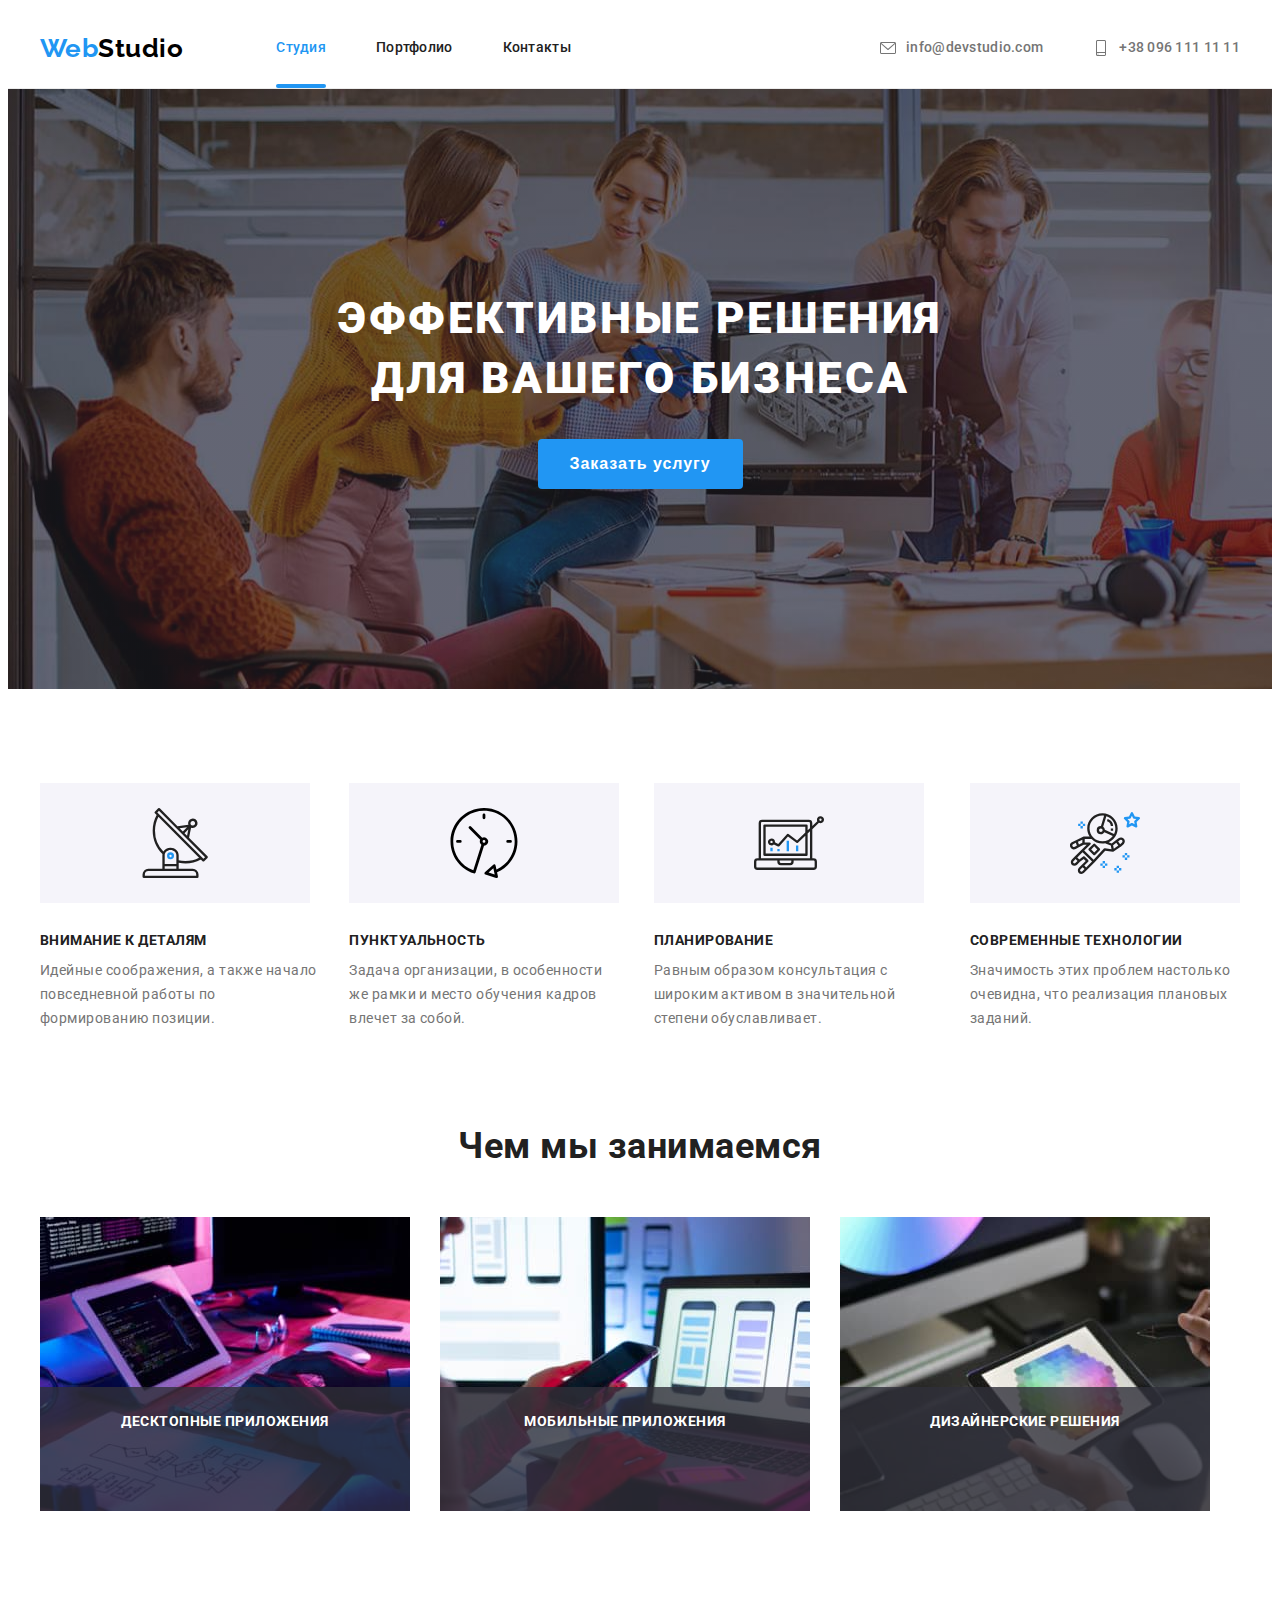
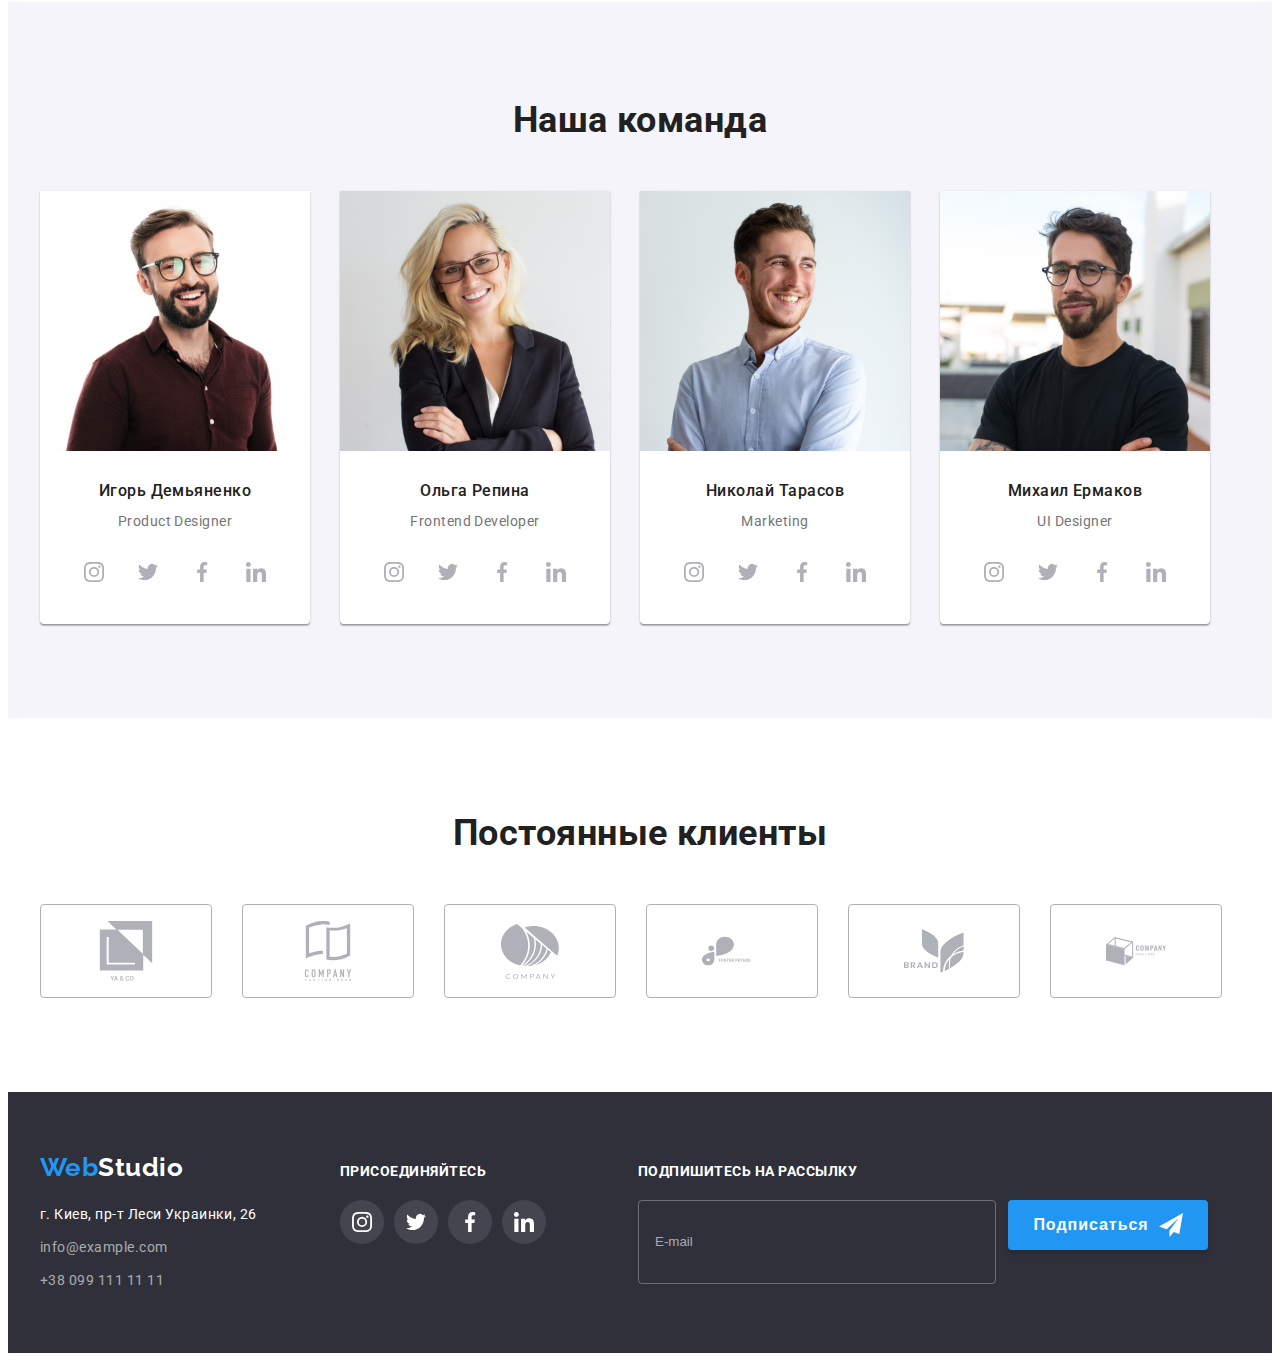
==== index.html @ c9dc688d "initial files" ====
<!DOCTYPE html>
<html lang="ru">
  <head>
    <meta charset="UTF-8" />
    <meta http-equiv="X-UA-Compatible" content="IE=edge" />
    <meta name="viewport" content="width=device-width, initial-scale=1.0" />
    <title>Студия</title>
    <link rel="preconnect" href="https://fonts.googleapis.com" />
    <link rel="preconnect" href="https://fonts.gstatic.com" crossorigin />
    <link
      href="https://fonts.googleapis.com/css2?family=Raleway:wght@700&family=Roboto:wght@400;500;700;900&display=swap"
      rel="stylesheet"
    />
    <link
      rel="stylesheet"
      href="https://cdnjs.cloudflare.com/ajax/libs/modern-normalize/1.1.0/modern-normalize.min.css"
      integrity="sha512-wpPYUAdjBVSE4KJnH1VR1HeZfpl1ub8YT/NKx4PuQ5NmX2tKuGu6U/JRp5y+Y8XG2tV+wKQpNHVUX03MfMFn9Q=="
      crossorigin="anonymous"
      referrerpolicy="no-referrer"
    />
    <link rel="stylesheet" href="./css/main.min.css">
  </head>
  <body>
    <!-- HEADER -->
    <header class="page-header">
      <div class="container page-header__container">
        <nav class="page-header__navigation">
          <a class="logo page-header__logo link" href="" lang="en">
            <span class="logo logo--accent">Web</span>Studio
          </a>
          <ul class="menu list">
            <li class="menu__item">
              <a class="menu__link link menu__link--active" href="./index.html">Студия</a>
            </li>
            <li class="menu__item">
              <a class="menu__link link" href="./portfolio.html">Портфолио</a>
            </li>
            <li class="menu__item">
              <a class="menu__link link" href="">Контакты</a>
            </li>
          </ul>
        </nav>
        <ul class="contact list">
          <li class="contact__item">
            <a class="contact__link link" href="mailto:info@devstudio.com">
              <svg class="contact__icon" width="16" height="16">
                <use href="./images/icons.svg#icon-envelope"></use>
              </svg>
              info@devstudio.com</a
            >
          </li>
          <li class="contact__item">
            <a class="contact__link link" href="tel:+380961111111">
              <svg class="contact__icon" width="16" height="16">
                <use href="./images/icons.svg#icon-smartphone"></use>
              </svg>
              +38 096 111 11 11</a
            >
          </li>
        </ul>
      </div>
    </header>
    <!-- Hero -->
    <main>
      <section class="hero">
        <div class="container">
          <h1 class="hero__title white-theme">Эффективные решения для вашего бизнеса</h1>
          <button class="btn hero__modal-btn" type="button" data-modal-open>Заказать услугу</button>
        </div>
      </section>
      <section class="feature">
        <div class="container">
          <h2 class="subtitle visually-hidden">Наша характеристика</h2>
          <ul class="list">
            <li class="feature__item">
              <div class="feature__wrapper">
                <svg class="feature__icon" width="70" height="70">
                  <use href="./images/icons.svg#icon-antenna"></use>
                </svg>
              </div>
              <h3 class="feature__title">Внимание к деталям</h3>
              <p class="description">
                Идейные соображения, а также начало повседневной работы по формированию позиции.
              </p>
            </li>
            <li class="feature__item">
              <div class="feature__wrapper">
                <svg class="feature__icon" width="70" height="70">
                  <use href="./images/icons.svg#icon-clock"></use>
                </svg>
              </div>
              <h3 class="feature__title">Пунктуальность</h3>
              <p class="description">
                Задача организации, в особенности же рамки и место обучения кадров влечет за собой.
              </p>
            </li>
            <li class="feature__item">
              <div class="feature__wrapper">
                <svg class="feature__icon" width="70" height="70">
                  <use href="./images/icons.svg#icon-diagram"></use>
                </svg>
              </div>
              <h3 class="feature__title">Планирование</h3>
              <p class="description">
                Равным образом консультация с широким активом в значительной степени обуславливает.
              </p>
            </li>
            <li class="feature__item">
              <div class="feature__wrapper">
                <svg class="feature__icon" width="70" height="70">
                  <use href="./images/icons.svg#icon-astronaut"></use>
                </svg>
              </div>
              <h3 class="feature__title">Современные технологии</h3>
              <p class="description">
                Значимость этих проблем настолько очевидна, что реализация плановых заданий.
              </p>
            </li>
          </ul>
        </div>
      </section>
      <section class="work">
        <div class="container">
          <h2 class="subtitle">Чем мы занимаемся</h2>
          <ul class="list">
            <li class="work__item">
              <img
                src="./images/our-work/layout.jpg"
                alt="виртуальный графический макет"
                width="370"
                height="294"
              />
              <p class="work__description white-theme">Десктопные приложения</p>
            </li>
            <li class="work__item">
              <img
                src="./images/our-work/design.jpg"
                alt="мобильный дизайн"
                width="370"
                height="294"
              />
              <p class="work__description white-theme">Мобильные приложения</p>
            </li>
            <li class="work__item">
              <img
                src="./images/our-work/exterior-design.jpg"
                alt="выбор цвета для внешнего дизайна"
                width="370"
                height="294"
              />
              <p class="work__description white-theme">Дизайнерские решения</p>
            </li>
          </ul>
        </div>
      </section>
      <section class="team">
        <div class="container">
          <h2 class="subtitle">Наша команда</h2>
          <ul class="list">
            <li class="team__item">
              <div class="team__wrapper">
                <img src="./images/team/igor.jpg" alt="Игорь Демьяненко" width="270" height="260" />
                <div class="team__card">
                  <h3 class="team__title">Игорь Демьяненко</h3>
                  <p class="description team__description" lang="en">Product Designer</p>
                  <ul class="social-list list">
                    <li class="social-list__item">
                      <a href="" class="social-list__link">
                        <svg class="social-list__icon" width="20" height="20">
                          <use href="./images/icons.svg#icon-instagram"></use>
                        </svg>
                      </a>
                    </li>
                    <li class="social-list__item">
                      <a href="" class="social-list__link">
                        <svg class="social-list__icon" width="20" height="20">
                          <use href="./images/icons.svg#icon-twitter"></use>
                        </svg>
                      </a>
                    </li>
                    <li class="social-list__item">
                      <a href="" class="social-list__link">
                        <svg class="social-list__icon" width="20" height="20">
                          <use href="./images/icons.svg#icon-facebook"></use>
                        </svg>
                      </a>
                    </li>
                    <li class="social-list__item">
                      <a href="" class="social-list__link">
                        <svg class="social-list__icon" width="20" height="20">
                          <use href="./images/icons.svg#icon-linkedin"></use>
                        </svg>
                      </a>
                    </li>
                  </ul>
                </div>
              </div>
            </li>
            <li class="team__item">
              <div class="team__wrapper">
                <img src="./images/team/olga.jpg" alt="Ольга Репина" width="270" height="260" />
                <div class="team__card">
                  <h3 class="team__title">Ольга Репина</h3>
                  <p class="description team__description" lang="en">Frontend Developer</p>
                  <ul class="social-list list">
                    <li class="social-list__item">
                      <a href="" class="social-list__link">
                        <svg class="social-list__icon" width="20" height="20">
                          <use href="./images/icons.svg#icon-instagram"></use>
                        </svg>
                      </a>
                    </li>
                    <li class="social-list__item">
                      <a href="" class="social-list__link">
                        <svg class="social-list__icon" width="20" height="20">
                          <use href="./images/icons.svg#icon-twitter"></use>
                        </svg>
                      </a>
                    </li>
                    <li class="social-list__item">
                      <a href="" class="social-list__link">
                        <svg class="social-list__icon" width="20" height="20">
                          <use href="./images/icons.svg#icon-facebook"></use>
                        </svg>
                      </a>
                    </li>
                    <li class="social-list__item">
                      <a href="" class="social-list__link">
                        <svg class="social-list__icon" width="20" height="20">
                          <use href="./images/icons.svg#icon-linkedin"></use>
                        </svg>
                      </a>
                    </li>
                  </ul>
                </div>
              </div>
            </li>
            <li class="team__item">
              <div class="team__wrapper">
                <img
                  src="./images/team/nikolay.jpg"
                  alt="Николай Тарасов"
                  width="270"
                  height="260"
                />
                <div class="team__card">
                  <h3 class="team__title">Николай Тарасов</h3>
                  <p class="description team__description" lang="en">Marketing</p>
                  <ul class="social-list list">
                    <li class="social-list__item">
                      <a href="" class="social-list__link">
                        <svg class="social-list__icon" width="20" height="20">
                          <use href="./images/icons.svg#icon-instagram"></use>
                        </svg>
                      </a>
                    </li>
                    <li class="social-list__item">
                      <a href="" class="social-list__link">
                        <svg class="social-list__icon" width="20" height="20">
                          <use href="./images/icons.svg#icon-twitter"></use>
                        </svg>
                      </a>
                    </li>
                    <li class="social-list__item">
                      <a href="" class="social-list__link">
                        <svg class="social-list__icon" width="20" height="20">
                          <use href="./images/icons.svg#icon-facebook"></use>
                        </svg>
                      </a>
                    </li>
                    <li class="social-list__item">
                      <a href="" class="social-list__link">
                        <svg class="social-list__icon" width="20" height="20">
                          <use href="./images/icons.svg#icon-linkedin"></use>
                        </svg>
                      </a>
                    </li>
                  </ul>
                </div>
              </div>
            </li>
            <li class="team__item">
              <div class="team__wrapper">
                <img
                  src="./images/team/michail.jpg"
                  alt="Михаил Ермаков"
                  width="270"
                  height="260"
                />
                <div class="team__card">
                  <h3 class="team__title">Михаил Ермаков</h3>
                  <p class="description team__description" lang="en">UI Designer</p>
                  <ul class="social-list list">
                    <li class="social-list__item">
                      <a href="" class="social-list__link">
                        <svg class="social-list__icon" width="20" height="20">
                          <use href="./images/icons.svg#icon-instagram"></use>
                        </svg>
                      </a>
                    </li>
                    <li class="social-list__item">
                      <a href="" class="social-list__link">
                        <svg class="social-list__icon" width="20" height="20">
                          <use href="./images/icons.svg#icon-twitter"></use>
                        </svg>
                      </a>
                    </li>
                    <li class="social-list__item">
                      <a href="" class="social-list__link">
                        <svg class="social-list__icon" width="20" height="20">
                          <use href="./images/icons.svg#icon-facebook"></use>
                        </svg>
                      </a>
                    </li>
                    <li class="social-list__item">
                      <a href="" class="social-list__link">
                        <svg class="social-list__icon" width="20" height="20">
                          <use href="./images/icons.svg#icon-linkedin"></use>
                        </svg>
                      </a>
                    </li>
                  </ul>
                </div>
              </div>
            </li>
          </ul>
        </div>
      </section>
      <section class="clients">
        <div class="container">
          <h3 class="subtitle">Постоянные клиенты</h3>
          <ul class="list">
            <li class="clients__item">
              <a href="" class="clients__link">
                <svg class="clients__icon" width="106" height="60">
                  <use href="./images/icons.svg#icon-client-ya"></use>
                </svg>
              </a>
            </li>
            <li class="clients__item">
              <a href="" class="clients__link">
                <svg class="clients__icon" width="106" height="60">
                  <use href="./images/icons.svg#icon-client-tagline"></use>
                </svg>
              </a>
            </li>
            <li class="clients__item">
              <a href="" class="clients__link">
                <svg class="clients__icon" width="106" height="60">
                  <use href="./images/icons.svg#icon-client-company"></use>
                </svg>
              </a>
            </li>
            <li class="clients__item">
              <a href="" class="clients__link">
                <svg class="clients__icon" width="106" height="60">
                  <use href="./images/icons.svg#icon-client-foster"></use>
                </svg>
              </a>
            </li>
            <li class="clients__item">
              <a href="" class="clients__link">
                <svg class="clients__icon" width="106" height="60">
                  <use href="./images/icons.svg#icon-client-brand"></use>
                </svg>
              </a>
            </li>
            <li class="clients__item">
              <a href="" class="clients__link">
                <svg class="clients__icon" width="106" height="60">
                  <use href="./images/icons.svg#icon-client-tag"></use>
                </svg>
              </a>
            </li>
          </ul>
        </div>
      </section>
    </main>
    <!-- Footer -->
    <footer class="page-footer">
      <div class="container page-footer__container">
        <div class="page-footer__address">
          <a class="logo page-footer__logo link" href="" lang="en">
            <span class="logo logo--accent">Web</span>Studio
          </a>
          <address>
            <ul class="address list">
              <li class="address__item">
                <a
                  class="address__link link white-theme"
                  href="https://goo.gl/maps/BCof7u3j1q6mSy856"
                  target="_blank"
                  rel="noopener nofollow noreferrer"
                  >г. Киев, пр-т Леси Украинки, 26
                </a>
              </li>
              <li class="address__item">
                <a class="address__link link" href="mailto:info@example.com"
                  >info@example.com</a
                >
              </li>
              <li class="address__item">
                <a class="address__link link" href="tel:+380991111111"
                  >+38 099 111 11 11</a
                >
              </li>
            </ul>
          </address>
        </div>
        <div class="social-box">
          <p class="page-footer__title white-theme">присоединяйтесь</p>
          <ul class="social-list list">
            <li class="social-list__item">
              <a href="" class="social-list__link social-box__link">
                <svg class="social-list__icon" width="20" height="20">
                  <use href="./images/icons.svg#icon-instagram"></use>
                </svg>
              </a>
            </li>
            <li class="social-list__item">
              <a href="" class="social-list__link">
                <svg class="social-list__icon" width="20" height="20">
                  <use href="./images/icons.svg#icon-twitter"></use>
                </svg>
              </a>
            </li>
            <li class="social-list__item">
              <a href="" class="social-list__link">
                <svg class="social-list__icon" width="20" height="20">
                  <use href="./images/icons.svg#icon-facebook"></use>
                </svg>
              </a>
            </li>
            <li class="social-list__item">
              <a href="" class="social-list__link">
                <svg class="social-list__icon" width="20" height="20">
                  <use href="./images/icons.svg#icon-linkedin"></use>
                </svg>
              </a>
            </li>
          </ul>
        </div>
        <div class="newsletter-box">
          <p class="page-footer__title white-theme">Подпишитесь на рассылку</p>
          <form class="newsletter-form">
            <input class="newsletter-form__input"
              type="email"
              name="email"
              id="email"
              placeholder="E-mail"
              autocomplete="off"
              required
            />
            <button class="btn newsletter-form__btn" type="submit">
              Подписаться
              <svg class="newsletter-form__icon" width="24" height="24">
                <use href="./images/icons.svg#icon-send"></use>
              </svg>
            </button>
          </form>
        </div>
      </div>
    </footer>
    <div class="backdrop is-hidden" data-modal>
      <div class="modal">
        <button class="modal__close-btn" type="button" data-modal-close>
          <svg class="modal__close-icon" width="11" height="11">
            <use href="./images/icons.svg#icon-close"></use>
          </svg>
        </button>
        <p class="modal__title">Оставьте свои данные, мы вам перезвоним</p>
        <form class="modal-form">
          <label for="username" class="modal-form__field">Имя </label>
          <div class="modal-form__wrapper">
            <input
              class="modal-form__input"
              id="username"
              type="text"
              name="username"
              minlength="2"
            />
            <svg class="modal-form__icon" width="18" height="18">
              <use href="./images/icons.svg#icon-person"></use>
            </svg>
          </div>
          <label for="user-telephone" class="modal-form__field">Телефон </label>
          <div class="modal-form__wrapper">
            <input
              class="modal-form__input"
              id="user-telephone"
              type="tel"
              name="user_telephone"
              required
              pattern="[0-9]{10}"
              title="0123456789"
            />
            <svg class="modal-form__icon" width="18" height="18">
              <use href="./images/icons.svg#icon-phone"></use>
            </svg>
          </div>
          <label for="user-email" class="modal-form__field">Почта </label>
          <div class="modal-form__wrapper">
            <input class="modal-form__input" id="user-email" type="email" name="user_email" />
            <svg class="modal-form__icon" width="18" height="18">
              <use href="./images/icons.svg#icon-email"></use>
            </svg>
          </div>
          <label class="modal-form__field" for="modal-form-textarea">Комментарий </label>
          <textarea
            class="modal-form__textarea"
            id="modal-form-textarea"
            name="user_message"
            rows="10"
            placeholder="Введите текст"
          >
          </textarea>
          <input
            class="modal-form__checkbox visually-hidden"
            type="checkbox"
            id="checkbox-agreement"
            name="agreement_policy"
            required
          />
          <label class="modal-form__text" for="checkbox-agreement">
            Соглашаюсь с рассылкой и принимаю&nbsp;
            <a class="modal-form__link" href="">Условия договора</a>
          </label>
          <button class="btn modal-form__btn" type="submit">Отправить</button>
        </form>
      </div>
    </div>
    <script src="./modal.js"></script>
    <script src="./mobile-menu.js"></script>
  </body>
</html>
---- css/main.min.css ----
:root{--accent-color: #2196F3;--white-color: #FFFFFF;--btn-color: #188CE8;--main-font: #212121;--secondary-font: #757575;--adr-color: rgba(255, 255, 255, 0.6);--bgc-color: #FFFFFF;--logo-black-color: #000000;--secondary-bgc-color: #2F303A;--hero-bg-color: #C4C4C4;--third-bgc-color: #F5F4FA;--border-header: #ECECEC;--border-card: #EEEEEE;--svg-list-color: #AFB1B8;--main-font-family: 'Roboto', sans-serif;--secondary-font-family: 'Raleway', sans-serif}.visually-hidden{position:absolute;width:1px;height:1px;margin:-1px;border:0;padding:0;white-space:nowrap;clip-path:inset(100%);clip:rect(0 0 0 0);overflow:hidden}.menu__link,.contact__link,.feature__wrapper,.clients__link,.newsletter-form__btn,.modal__close-btn,.modal-form__text{display:flex;justify-content:center;align-items:center}h1,h2,h3,h4,h5,h6,p,ul,ol{margin-top:0;margin-bottom:0}ul,ol{padding-left:0}img{display:block}.link{text-decoration:none}body{font-family:var(--main-font-family);letter-spacing:0.03em;color:var(--main-font);background-color:var(--bgc-color)}.list{list-style:none;font-style:normal;display:flex}.container{width:1200px;padding-left:15px;padding-right:15px;margin-left:auto;margin-right:auto}.btn{min-width:200px;font-weight:700;font-size:16px;line-height:1.88;letter-spacing:0.06em;background-color:var(--accent-color);color:var(--white-color);cursor:pointer;border-radius:4px;border:none;transition:background-color 250ms cubic-bezier(0.4, 0, 0.2, 1)}.btn:hover,.btn:focus{background-color:var(--btn-color)}.logo{font-family:var(--secondary-font-family);font-weight:700;font-size:26px;line-height:1.19;color:var(--logo-black-color)}.logo--accent{color:var(--accent-color)}.subtitle{font-weight:700;font-size:36px;line-height:1.17;text-align:center;margin-bottom:50px}.description{font-size:14px;line-height:1.71;color:var(--secondary-font)}.page-header{border-bottom:1px solid var(--border-header)}.page-header__container{display:flex;align-items:center;justify-content:space-between}.page-header__navigation{display:flex;align-items:center}.page-header__logo{margin-right:93px}.menu__item{position:relative}.menu__item:not(:last-child){margin-right:50px}.contact__item:not(:last-child){margin-right:50px}.menu__link{font-weight:500;font-size:14px;line-height:1.14;letter-spacing:0.02em;color:inherit;padding-top:32px;padding-bottom:32px;transition:color 250ms cubic-bezier(0.4, 0, 0.2, 1)}.menu__link:hover,.menu__link:focus{color:var(--accent-color)}.menu__link--active{color:var(--accent-color)}.menu__link--active::after{content:'';display:block;position:absolute;bottom:0px;background-color:var(--accent-color);width:100%;height:4px;border-radius:2px}.contact__link{font-weight:500;font-size:14px;line-height:1.14;letter-spacing:0.02em;color:inherit;padding-top:32px;padding-bottom:32px;color:var(--secondary-font);transition:color 250ms cubic-bezier(0.4, 0, 0.2, 1)}.contact__link:hover,.contact__link:focus{color:var(--accent-color)}.address-link:focus,.address-link:hover{color:var(--accent-color)}.contact__icon{margin-right:10px;background-size:16px 12px;fill:var(--secondary-font);transition:fill 250ms cubic-bezier(0.4, 0, 0.2, 1)}.contact__link:hover .contact__icon,.contact__link:focus .contact__icon{fill:var(--accent-color)}.hero{padding-top:200px;padding-bottom:200px;margin-right:auto;margin-left:auto;max-width:1600px;background-color:var(--hero-bg-color);background-image:linear-gradient(rgba(47,48,58,0.4), rgba(47,48,58,0.4)),url("../images/hero/bg-hero.jpg");background-size:cover;background-repeat:no-repeat}.hero__title{max-width:696px;font-weight:900;font-size:44px;line-height:1.36;text-align:center;letter-spacing:0.06em;text-transform:uppercase;margin-bottom:30px;margin-left:auto;margin-right:auto}.hero__modal-btn{display:block;padding:10px 32px;margin-left:auto;margin-right:auto}.feature{padding-top:94px;padding-bottom:94px}.feature__item:not(:last-child){margin-right:30px}.feature__title{font-weight:700;font-size:14px;line-height:1.14;text-transform:uppercase;margin-bottom:10px}.feature__wrapper{width:270px;height:120px;background-color:var(--third-bgc-color);margin-bottom:30px}.work{padding-bottom:91px}.work__description{position:absolute;width:100%;height:70px;bottom:0;background-color:rgba(47,48,58,0.8);font-weight:700;font-size:14px;line-height:1.14;text-align:center;text-transform:uppercase;padding-top:27px;padding-bottom:27px}.work__item{position:relative}.work__item:not(:last-child){margin-right:30px}.team{background-color:var(--third-bgc-color);padding-top:97px;padding-bottom:94px}.team__title{font-weight:500;font-size:16px;line-height:1.19;margin-bottom:10px;text-align:center}.team__card{padding:30px 15px}.team__wrapper{background-color:var(--white-color);border-radius:0px 0px 4px 4px;box-shadow:0px 1px 3px rgba(0,0,0,0.12),0px 1px 1px rgba(0,0,0,0.14),0px 2px 1px rgba(0,0,0,0.2)}.team__description{text-align:center;margin-bottom:16px}.team__item:not(:last-child){margin-right:30px}.clients{padding-top:94px;padding-bottom:94px}.clients__item:not(:last-child){margin-right:30px}.clients__link{width:170px;height:92px;border:1px solid var(--svg-list-color);border-radius:4px;fill:var(--svg-list-color);transition:border 250ms cubic-bezier(0.4, 0, 0.2, 1)}.clients__link:hover,.clients__link:focus{border:1px solid var(--accent-color)}.clients__icon{transition:fill 250ms cubic-bezier(0.4, 0, 0.2, 1)}.clients__link:hover .clients__icon,.clients__link:focus .clients__icon{fill:var(--accent-color)}.page-footer{background-color:var(--secondary-bgc-color);padding-top:60px;padding-bottom:60px}.page-footer__container{display:flex;align-items:baseline}.page-footer__address{width:230px;margin-right:70px}.page-footer__logo{display:inline-block;margin-bottom:20px;color:var(--white-color)}.page-footer__title{font-weight:700;font-size:14px;line-height:1.14;text-transform:uppercase;margin-bottom:20px}.address__link{font-size:14px;line-height:1.71;color:var(--adr-color);transition:color 250ms cubic-bezier(0.4, 0, 0.2, 1)}.address{display:block}.address__item:not(:last-child){margin-bottom:9px}.social-box{margin-right:92px}.newsletter-box{width:570px}.newsletter-form{display:flex}.newsletter-form__input{width:358px;height:50px;border:1px solid rgba(255,255,255,0.3);border-radius:4px;margin-right:12px;background-color:inherit;padding:16px;line-height:1.25;color:rgba(255,255,255,0.6)}.newsletter-form__input::placeholder{color:rgba(255,255,255,0.6)}.newsletter-form__btn{height:50px;padding:0px 10px;box-shadow:0px 4px 4px rgba(0,0,0,0.15)}.newsletter-form__icon{background-size:contain;margin-left:10px}.white-theme{color:var(--white-color)}.portfolio{padding-top:94px;padding-bottom:94px}.portfolio-btn{min-width:73px;font-family:inherit;font-weight:500;font-size:16px;line-height:1.63;letter-spacing:inherit;color:inherit;cursor:pointer;border-radius:4px;border:none;padding:6px 22px;background-color:var(--third-bgc-color);transition:box-shadow 250ms cubic-bezier(0.4, 0, 0.2, 1),background-color 250ms cubic-bezier(0.4, 0, 0.2, 1),color 250ms cubic-bezier(0.4, 0, 0.2, 1)}.portfolio-btn:hover,.portfolio-btn:focus{background-color:var(--accent-color);color:var(--white-color);box-shadow:0px 3px 1px rgba(0,0,0,0.1),0px 1px 2px rgba(0,0,0,0.08),0px 2px 2px rgba(0,0,0,0.12)}.portfolio-btn-list{justify-content:center;margin-bottom:50px}.portfolio-btn-item:not(:last-child){margin-right:8px}.portfolio-title{font-weight:700;font-size:18px;line-height:2;letter-spacing:0.06em;color:var(--main-font);margin-bottom:4px}.portfolio-description{font-size:16px;line-height:1.88;color:var(--secondary-font)}.portfolio-list{flex-wrap:wrap;margin-right:-30px;margin-bottom:-30px}.portfolio-list-item{margin-right:30px;margin-bottom:30px;flex-basis:calc((100% - 90px)/3)}.portfolio-item{padding:20px 24px;border-bottom:1px solid var(--border-card);border-right:1px solid var(--border-card);border-left:1px solid var(--border-card)}.portfolio-list-link{display:block;transition:box-shadow 250ms cubic-bezier(0.4, 0, 0.2, 1)}.portfolio-list-link:hover,.portfolio-list-link:focus{box-shadow:0px 1px 1px rgba(0,0,0,0.12),0px 4px 4px rgba(0,0,0,0.06),1px 4px 6px rgba(0,0,0,0.16)}.portfolio-img-wrap{position:relative;overflow:hidden}.portfolio-card{position:absolute;top:0;left:0;width:100%;height:100%;font-size:18px;line-height:1.56;color:var(--bgc-color);padding:63px 24px;background-color:rgba(33,150,243,0.9);opacity:0;transform:translateY(100%);transition:opacity 250ms cubic-bezier(0.4, 0, 0.2, 1),transform 250ms cubic-bezier(0.4, 0, 0.2, 1)}.portfolio-list-link:hover .portfolio-card{opacity:1;transform:translateY(0%)}.backdrop{position:fixed;top:0;left:0;width:100vw;height:100vh;background-color:rgba(0,0,0,0.2);opacity:1;transition:opacity 250ms cubic-bezier(0.4, 0, 0.2, 1),visibility 250ms cubic-bezier(0.4, 0, 0.2, 1)}.backdrop.is-hidden{opacity:0;visibility:hidden;pointer-events:none}.backdrop.is-hidden .modal{transform:translate(-50%, -50%) scale(0.5)}.modal{position:absolute;top:50%;left:50%;width:528px;height:580px;background-color:var(--bgc-color);border-radius:4px;padding:40px;transform:translate(-50%, -50%) scale(1);transition:transform 250ms cubic-bezier(0.4, 0, 0.2, 1)}.modal__close-btn{position:absolute;top:8px;right:8px;width:30px;height:30px;border:1px solid rgba(0,0,0,0.1);border-radius:50%;background-color:transparent;cursor:pointer;padding:0;transition:fill 250ms cubic-bezier(0.4, 0, 0.2, 1)}.modal__close-btn:focus,.modal__close-btn:hover{fill:var(--accent-color)}.modal__title{font-weight:700;font-size:20px;line-height:1.15;text-align:center;color:var(--main-font);margin-bottom:12px}.modal-form{display:flex;flex-direction:column}.modal-form__field{display:block;font-size:12px;line-height:1.16;letter-spacing:0.01em;color:var(--secondary-font);margin-bottom:4px}.modal-form__input{width:100%;height:40px;border:1px solid rgba(33,33,33,0.2);border-radius:4px;cursor:pointer;padding-left:42px;transition:border-color 250ms cubic-bezier(0.4, 0, 0.2, 1)}.modal-form__input:focus{outline:none;border-color:var(--accent-color)}.modal-form__textarea{width:100%;height:120px;resize:none;border:1px solid rgba(33,33,33,0.2);border-radius:4px;padding:12px 16px;margin-bottom:20px;transition:border-color 250ms cubic-bezier(0.4, 0, 0.2, 1)}.modal-form__textarea::placeholder{font-size:12px;line-height:1.16;letter-spacing:0.01em;color:rgba(117,117,117,0.5)}.modal-form__textarea:focus{outline:none;border-color:var(--accent-color)}.modal-form__btn{height:50px;align-self:center}.modal-form__text{margin-bottom:30px}.modal-form__text::before{content:'';display:inline-block;width:16px;height:15px;margin-right:8px;background-image:url(../images/svg/checkbox.svg);background-size:contain;background-repeat:no-repeat;transition:background-image 250ms cubic-bezier(0.4, 0, 0.2, 1),background-color 250ms cubic-bezier(0.4, 0, 0.2, 1),box-shadow 250ms cubic-bezier(0.4, 0, 0.2, 1)}.modal-form__checkbox:checked+.modal-form__text::before{background-image:url(../images/svg/check.svg);background-position:center;border-radius:2px;background-color:var(--accent-color)}.modal-form__checkbox:focus+.modal-form__text::before{box-shadow:1.5px 1.5px 5px 2px var(--secondary-font)}.modal-form__text,.modal-form__link{font-size:14px;line-height:1.7;color:var(--secondary-font)}.modal-form__link{color:var(--accent-color)}.modal-form__wrapper{position:relative;margin-bottom:10px}.modal-form__icon{position:absolute;top:50%;left:12px;transform:translateY(-50%);background-size:contain;transition:fill 250ms cubic-bezier(0.4, 0, 0.2, 1)}.modal-form__input:focus+.modal-form__icon{fill:var(--accent-color)}.social-list{justify-content:center}.social-list__item:not(:last-child){margin-right:10px}.social-list__link{display:flex;width:44px;height:44px;border-radius:50%;justify-content:center;align-items:center;transition:background-color 250ms cubic-bezier(0.4, 0, 0.2, 1)}.social-box .social-list__link{background-color:rgba(255,255,255,0.1)}.social-list__link:hover,.social-list__link:focus{background-color:var(--accent-color)}.social-list__icon{fill:var(--svg-list-color);transition:fill 250ms cubic-bezier(0.4, 0, 0.2, 1)}.social-box .social-list__icon{fill:var(--white-color)}.social-list__link:hover .social-list__icon,.social-list__link:focus .social-list__icon{fill:var(--white-color)}
/*# sourceMappingURL=main.min.css.map */
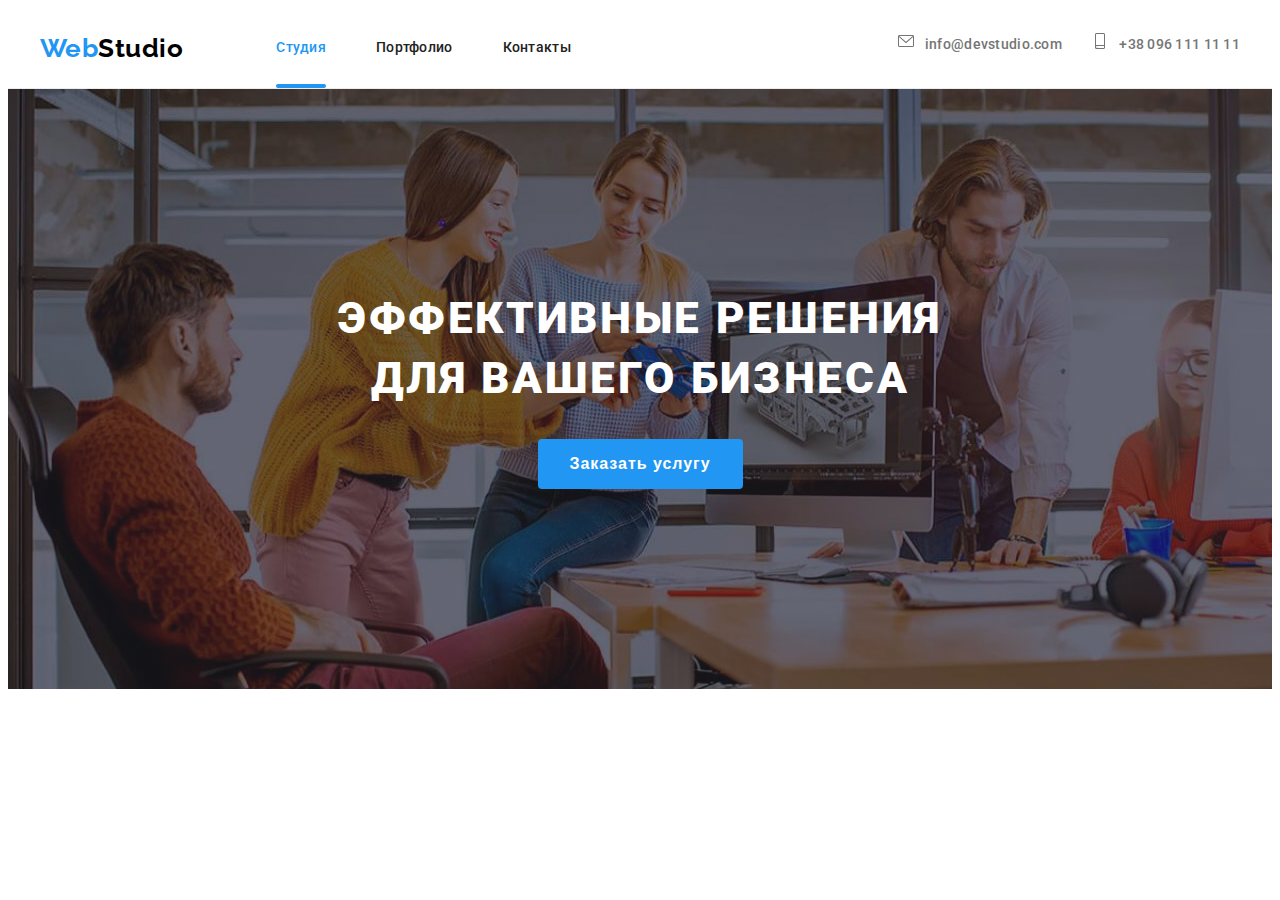
==== commit f1e0fb78: "adaptive header, hero" ====
--- a/index.html
+++ b/index.html
@@ -40,10 +40,15 @@
             </li>
           </ul>
         </nav>
+        <button class="mobile-menu-btn is-open" type="button" data-menu-open>
+          <svg class="mobile-menu-btn__icon" width="40" height="40" aria-lebel="Переключатель мобильного меню">
+            <use href="./images/icons.svg#icon-menu"></use>  
+          </svg>
+        </button>
         <ul class="contact list">
           <li class="contact__item">
             <a class="contact__link link" href="mailto:info@devstudio.com">
-              <svg class="contact__icon" width="16" height="16">
+              <svg class="contact__icon">
                 <use href="./images/icons.svg#icon-envelope"></use>
               </svg>
               info@devstudio.com</a
@@ -51,13 +56,55 @@
           </li>
           <li class="contact__item">
             <a class="contact__link link" href="tel:+380961111111">
-              <svg class="contact__icon" width="16" height="16">
+              <svg class="contact__icon">
                 <use href="./images/icons.svg#icon-smartphone"></use>
               </svg>
               +38 096 111 11 11</a
             >
           </li>
         </ul>
+      </div>
+      <div class="mobile-menu" data-menu>
+        <div class="container mobile-menu__container">
+          <button class="mobile-menu__close-btn" type="button" data-menu-close>
+            <svg class="mobile-menu__close-icon" width="40" height="40">
+              <use href="./images/icons.svg#icon-close-menu"></use>
+            </svg>            
+          </button>
+          <ul class="nav-list list">
+            <li class="nav-list__item">
+              <a href="./index.html" class="nav-list__link link">Студия</a>
+            </li>
+            <li class="nav-list__item">
+              <a href="./portfolio.html" class="nav-list__link link">Портфолио</a>
+            </li>
+            <li class="nav-list__item">
+              <a href="" class="nav-list__link link">Контакты</a>
+            </li>
+          </ul>
+          <ul class="contact-list list">
+            <li class="contact-list__item">
+              <a href="tel:+380961111111" class="contact-list__link link accent">+38 096 111 11 11</a>
+            </li>
+            <li class="contact-list__item">
+              <a href="mailto:info@devstudio.com" class="contact-list__link link">info@devstudio.com</a>
+            </li>
+          </ul>
+          <ul class="social-pages list">
+            <li class="social-pages__item">
+              <a href="" class="social-pages__link link">Instagram</a>
+            </li>
+            <li class="social-pages__item">
+              <a href="" class="social-pages__link link">Twitter</a>
+            </li>
+            <li class="social-pages__item">
+              <a href="" class="social-pages__link link">Facebook</a>
+            </li>
+            <li class="social-pages__item">
+              <a href="" class="social-pages__link link">LinkedIn</a>
+            </li>
+          </ul>
+        </div>      
       </div>
     </header>
     <!-- Hero -->
@@ -68,7 +115,7 @@
           <button class="btn hero__modal-btn" type="button" data-modal-open>Заказать услугу</button>
         </div>
       </section>
-      <section class="feature">
+      <!-- <section class="feature">
         <div class="container">
           <h2 class="subtitle visually-hidden">Наша характеристика</h2>
           <ul class="list">
@@ -118,8 +165,8 @@
             </li>
           </ul>
         </div>
-      </section>
-      <section class="work">
+      </section> -->
+      <!-- <section class="work">
         <div class="container">
           <h2 class="subtitle">Чем мы занимаемся</h2>
           <ul class="list">
@@ -152,8 +199,8 @@
             </li>
           </ul>
         </div>
-      </section>
-      <section class="team">
+      </section> -->
+      <!-- <section class="team">
         <div class="container">
           <h2 class="subtitle">Наша команда</h2>
           <ul class="list">
@@ -325,8 +372,8 @@
             </li>
           </ul>
         </div>
-      </section>
-      <section class="clients">
+      </section> -->
+      <!-- <section class="clients">
         <div class="container">
           <h3 class="subtitle">Постоянные клиенты</h3>
           <ul class="list">
@@ -374,10 +421,10 @@
             </li>
           </ul>
         </div>
-      </section>
+      </section> -->
     </main>
     <!-- Footer -->
-    <footer class="page-footer">
+    <!-- <footer class="page-footer">
       <div class="container page-footer__container">
         <div class="page-footer__address">
           <a class="logo page-footer__logo link" href="" lang="en">
@@ -460,8 +507,8 @@
           </form>
         </div>
       </div>
-    </footer>
-    <div class="backdrop is-hidden" data-modal>
+    </footer> -->
+    <!-- <div class="backdrop is-hidden" data-modal>
       <div class="modal">
         <button class="modal__close-btn" type="button" data-modal-close>
           <svg class="modal__close-icon" width="11" height="11">
@@ -528,8 +575,8 @@
           <button class="btn modal-form__btn" type="submit">Отправить</button>
         </form>
       </div>
-    </div>
-    <script src="./modal.js"></script>
+    </div> -->
+    <!-- <script src="./modal.js"></script> -->
     <script src="./mobile-menu.js"></script>
   </body>
 </html>
--- a/css/main.min.css
+++ b/css/main.min.css
@@ -1,2 +1,2 @@
-:root{--accent-color: #2196F3;--white-color: #FFFFFF;--btn-color: #188CE8;--main-font: #212121;--secondary-font: #757575;--adr-color: rgba(255, 255, 255, 0.6);--bgc-color: #FFFFFF;--logo-black-color: #000000;--secondary-bgc-color: #2F303A;--hero-bg-color: #C4C4C4;--third-bgc-color: #F5F4FA;--border-header: #ECECEC;--border-card: #EEEEEE;--svg-list-color: #AFB1B8;--main-font-family: 'Roboto', sans-serif;--secondary-font-family: 'Raleway', sans-serif}.visually-hidden{position:absolute;width:1px;height:1px;margin:-1px;border:0;padding:0;white-space:nowrap;clip-path:inset(100%);clip:rect(0 0 0 0);overflow:hidden}.menu__link,.contact__link,.feature__wrapper,.clients__link,.newsletter-form__btn,.modal__close-btn,.modal-form__text{display:flex;justify-content:center;align-items:center}h1,h2,h3,h4,h5,h6,p,ul,ol{margin-top:0;margin-bottom:0}ul,ol{padding-left:0}img{display:block}.link{text-decoration:none}body{font-family:var(--main-font-family);letter-spacing:0.03em;color:var(--main-font);background-color:var(--bgc-color)}.list{list-style:none;font-style:normal;display:flex}.container{width:1200px;padding-left:15px;padding-right:15px;margin-left:auto;margin-right:auto}.btn{min-width:200px;font-weight:700;font-size:16px;line-height:1.88;letter-spacing:0.06em;background-color:var(--accent-color);color:var(--white-color);cursor:pointer;border-radius:4px;border:none;transition:background-color 250ms cubic-bezier(0.4, 0, 0.2, 1)}.btn:hover,.btn:focus{background-color:var(--btn-color)}.logo{font-family:var(--secondary-font-family);font-weight:700;font-size:26px;line-height:1.19;color:var(--logo-black-color)}.logo--accent{color:var(--accent-color)}.subtitle{font-weight:700;font-size:36px;line-height:1.17;text-align:center;margin-bottom:50px}.description{font-size:14px;line-height:1.71;color:var(--secondary-font)}.page-header{border-bottom:1px solid var(--border-header)}.page-header__container{display:flex;align-items:center;justify-content:space-between}.page-header__navigation{display:flex;align-items:center}.page-header__logo{margin-right:93px}.menu__item{position:relative}.menu__item:not(:last-child){margin-right:50px}.contact__item:not(:last-child){margin-right:50px}.menu__link{font-weight:500;font-size:14px;line-height:1.14;letter-spacing:0.02em;color:inherit;padding-top:32px;padding-bottom:32px;transition:color 250ms cubic-bezier(0.4, 0, 0.2, 1)}.menu__link:hover,.menu__link:focus{color:var(--accent-color)}.menu__link--active{color:var(--accent-color)}.menu__link--active::after{content:'';display:block;position:absolute;bottom:0px;background-color:var(--accent-color);width:100%;height:4px;border-radius:2px}.contact__link{font-weight:500;font-size:14px;line-height:1.14;letter-spacing:0.02em;color:inherit;padding-top:32px;padding-bottom:32px;color:var(--secondary-font);transition:color 250ms cubic-bezier(0.4, 0, 0.2, 1)}.contact__link:hover,.contact__link:focus{color:var(--accent-color)}.address-link:focus,.address-link:hover{color:var(--accent-color)}.contact__icon{margin-right:10px;background-size:16px 12px;fill:var(--secondary-font);transition:fill 250ms cubic-bezier(0.4, 0, 0.2, 1)}.contact__link:hover .contact__icon,.contact__link:focus .contact__icon{fill:var(--accent-color)}.hero{padding-top:200px;padding-bottom:200px;margin-right:auto;margin-left:auto;max-width:1600px;background-color:var(--hero-bg-color);background-image:linear-gradient(rgba(47,48,58,0.4), rgba(47,48,58,0.4)),url("../images/hero/bg-hero.jpg");background-size:cover;background-repeat:no-repeat}.hero__title{max-width:696px;font-weight:900;font-size:44px;line-height:1.36;text-align:center;letter-spacing:0.06em;text-transform:uppercase;margin-bottom:30px;margin-left:auto;margin-right:auto}.hero__modal-btn{display:block;padding:10px 32px;margin-left:auto;margin-right:auto}.feature{padding-top:94px;padding-bottom:94px}.feature__item:not(:last-child){margin-right:30px}.feature__title{font-weight:700;font-size:14px;line-height:1.14;text-transform:uppercase;margin-bottom:10px}.feature__wrapper{width:270px;height:120px;background-color:var(--third-bgc-color);margin-bottom:30px}.work{padding-bottom:91px}.work__description{position:absolute;width:100%;height:70px;bottom:0;background-color:rgba(47,48,58,0.8);font-weight:700;font-size:14px;line-height:1.14;text-align:center;text-transform:uppercase;padding-top:27px;padding-bottom:27px}.work__item{position:relative}.work__item:not(:last-child){margin-right:30px}.team{background-color:var(--third-bgc-color);padding-top:97px;padding-bottom:94px}.team__title{font-weight:500;font-size:16px;line-height:1.19;margin-bottom:10px;text-align:center}.team__card{padding:30px 15px}.team__wrapper{background-color:var(--white-color);border-radius:0px 0px 4px 4px;box-shadow:0px 1px 3px rgba(0,0,0,0.12),0px 1px 1px rgba(0,0,0,0.14),0px 2px 1px rgba(0,0,0,0.2)}.team__description{text-align:center;margin-bottom:16px}.team__item:not(:last-child){margin-right:30px}.clients{padding-top:94px;padding-bottom:94px}.clients__item:not(:last-child){margin-right:30px}.clients__link{width:170px;height:92px;border:1px solid var(--svg-list-color);border-radius:4px;fill:var(--svg-list-color);transition:border 250ms cubic-bezier(0.4, 0, 0.2, 1)}.clients__link:hover,.clients__link:focus{border:1px solid var(--accent-color)}.clients__icon{transition:fill 250ms cubic-bezier(0.4, 0, 0.2, 1)}.clients__link:hover .clients__icon,.clients__link:focus .clients__icon{fill:var(--accent-color)}.page-footer{background-color:var(--secondary-bgc-color);padding-top:60px;padding-bottom:60px}.page-footer__container{display:flex;align-items:baseline}.page-footer__address{width:230px;margin-right:70px}.page-footer__logo{display:inline-block;margin-bottom:20px;color:var(--white-color)}.page-footer__title{font-weight:700;font-size:14px;line-height:1.14;text-transform:uppercase;margin-bottom:20px}.address__link{font-size:14px;line-height:1.71;color:var(--adr-color);transition:color 250ms cubic-bezier(0.4, 0, 0.2, 1)}.address{display:block}.address__item:not(:last-child){margin-bottom:9px}.social-box{margin-right:92px}.newsletter-box{width:570px}.newsletter-form{display:flex}.newsletter-form__input{width:358px;height:50px;border:1px solid rgba(255,255,255,0.3);border-radius:4px;margin-right:12px;background-color:inherit;padding:16px;line-height:1.25;color:rgba(255,255,255,0.6)}.newsletter-form__input::placeholder{color:rgba(255,255,255,0.6)}.newsletter-form__btn{height:50px;padding:0px 10px;box-shadow:0px 4px 4px rgba(0,0,0,0.15)}.newsletter-form__icon{background-size:contain;margin-left:10px}.white-theme{color:var(--white-color)}.portfolio{padding-top:94px;padding-bottom:94px}.portfolio-btn{min-width:73px;font-family:inherit;font-weight:500;font-size:16px;line-height:1.63;letter-spacing:inherit;color:inherit;cursor:pointer;border-radius:4px;border:none;padding:6px 22px;background-color:var(--third-bgc-color);transition:box-shadow 250ms cubic-bezier(0.4, 0, 0.2, 1),background-color 250ms cubic-bezier(0.4, 0, 0.2, 1),color 250ms cubic-bezier(0.4, 0, 0.2, 1)}.portfolio-btn:hover,.portfolio-btn:focus{background-color:var(--accent-color);color:var(--white-color);box-shadow:0px 3px 1px rgba(0,0,0,0.1),0px 1px 2px rgba(0,0,0,0.08),0px 2px 2px rgba(0,0,0,0.12)}.portfolio-btn-list{justify-content:center;margin-bottom:50px}.portfolio-btn-item:not(:last-child){margin-right:8px}.portfolio-title{font-weight:700;font-size:18px;line-height:2;letter-spacing:0.06em;color:var(--main-font);margin-bottom:4px}.portfolio-description{font-size:16px;line-height:1.88;color:var(--secondary-font)}.portfolio-list{flex-wrap:wrap;margin-right:-30px;margin-bottom:-30px}.portfolio-list-item{margin-right:30px;margin-bottom:30px;flex-basis:calc((100% - 90px)/3)}.portfolio-item{padding:20px 24px;border-bottom:1px solid var(--border-card);border-right:1px solid var(--border-card);border-left:1px solid var(--border-card)}.portfolio-list-link{display:block;transition:box-shadow 250ms cubic-bezier(0.4, 0, 0.2, 1)}.portfolio-list-link:hover,.portfolio-list-link:focus{box-shadow:0px 1px 1px rgba(0,0,0,0.12),0px 4px 4px rgba(0,0,0,0.06),1px 4px 6px rgba(0,0,0,0.16)}.portfolio-img-wrap{position:relative;overflow:hidden}.portfolio-card{position:absolute;top:0;left:0;width:100%;height:100%;font-size:18px;line-height:1.56;color:var(--bgc-color);padding:63px 24px;background-color:rgba(33,150,243,0.9);opacity:0;transform:translateY(100%);transition:opacity 250ms cubic-bezier(0.4, 0, 0.2, 1),transform 250ms cubic-bezier(0.4, 0, 0.2, 1)}.portfolio-list-link:hover .portfolio-card{opacity:1;transform:translateY(0%)}.backdrop{position:fixed;top:0;left:0;width:100vw;height:100vh;background-color:rgba(0,0,0,0.2);opacity:1;transition:opacity 250ms cubic-bezier(0.4, 0, 0.2, 1),visibility 250ms cubic-bezier(0.4, 0, 0.2, 1)}.backdrop.is-hidden{opacity:0;visibility:hidden;pointer-events:none}.backdrop.is-hidden .modal{transform:translate(-50%, -50%) scale(0.5)}.modal{position:absolute;top:50%;left:50%;width:528px;height:580px;background-color:var(--bgc-color);border-radius:4px;padding:40px;transform:translate(-50%, -50%) scale(1);transition:transform 250ms cubic-bezier(0.4, 0, 0.2, 1)}.modal__close-btn{position:absolute;top:8px;right:8px;width:30px;height:30px;border:1px solid rgba(0,0,0,0.1);border-radius:50%;background-color:transparent;cursor:pointer;padding:0;transition:fill 250ms cubic-bezier(0.4, 0, 0.2, 1)}.modal__close-btn:focus,.modal__close-btn:hover{fill:var(--accent-color)}.modal__title{font-weight:700;font-size:20px;line-height:1.15;text-align:center;color:var(--main-font);margin-bottom:12px}.modal-form{display:flex;flex-direction:column}.modal-form__field{display:block;font-size:12px;line-height:1.16;letter-spacing:0.01em;color:var(--secondary-font);margin-bottom:4px}.modal-form__input{width:100%;height:40px;border:1px solid rgba(33,33,33,0.2);border-radius:4px;cursor:pointer;padding-left:42px;transition:border-color 250ms cubic-bezier(0.4, 0, 0.2, 1)}.modal-form__input:focus{outline:none;border-color:var(--accent-color)}.modal-form__textarea{width:100%;height:120px;resize:none;border:1px solid rgba(33,33,33,0.2);border-radius:4px;padding:12px 16px;margin-bottom:20px;transition:border-color 250ms cubic-bezier(0.4, 0, 0.2, 1)}.modal-form__textarea::placeholder{font-size:12px;line-height:1.16;letter-spacing:0.01em;color:rgba(117,117,117,0.5)}.modal-form__textarea:focus{outline:none;border-color:var(--accent-color)}.modal-form__btn{height:50px;align-self:center}.modal-form__text{margin-bottom:30px}.modal-form__text::before{content:'';display:inline-block;width:16px;height:15px;margin-right:8px;background-image:url(../images/svg/checkbox.svg);background-size:contain;background-repeat:no-repeat;transition:background-image 250ms cubic-bezier(0.4, 0, 0.2, 1),background-color 250ms cubic-bezier(0.4, 0, 0.2, 1),box-shadow 250ms cubic-bezier(0.4, 0, 0.2, 1)}.modal-form__checkbox:checked+.modal-form__text::before{background-image:url(../images/svg/check.svg);background-position:center;border-radius:2px;background-color:var(--accent-color)}.modal-form__checkbox:focus+.modal-form__text::before{box-shadow:1.5px 1.5px 5px 2px var(--secondary-font)}.modal-form__text,.modal-form__link{font-size:14px;line-height:1.7;color:var(--secondary-font)}.modal-form__link{color:var(--accent-color)}.modal-form__wrapper{position:relative;margin-bottom:10px}.modal-form__icon{position:absolute;top:50%;left:12px;transform:translateY(-50%);background-size:contain;transition:fill 250ms cubic-bezier(0.4, 0, 0.2, 1)}.modal-form__input:focus+.modal-form__icon{fill:var(--accent-color)}.social-list{justify-content:center}.social-list__item:not(:last-child){margin-right:10px}.social-list__link{display:flex;width:44px;height:44px;border-radius:50%;justify-content:center;align-items:center;transition:background-color 250ms cubic-bezier(0.4, 0, 0.2, 1)}.social-box .social-list__link{background-color:rgba(255,255,255,0.1)}.social-list__link:hover,.social-list__link:focus{background-color:var(--accent-color)}.social-list__icon{fill:var(--svg-list-color);transition:fill 250ms cubic-bezier(0.4, 0, 0.2, 1)}.social-box .social-list__icon{fill:var(--white-color)}.social-list__link:hover .social-list__icon,.social-list__link:focus .social-list__icon{fill:var(--white-color)}
+:root{--accent-color: #2196F3;--white-color: #FFFFFF;--btn-color: #188CE8;--main-font: #212121;--secondary-font: #757575;--adr-color: rgba(255, 255, 255, 0.6);--bgc-color: #FFFFFF;--logo-black-color: #000000;--secondary-bgc-color: #2F303A;--hero-bg-color: #C4C4C4;--third-bgc-color: #F5F4FA;--border-header: #ECECEC;--border-card: #EEEEEE;--svg-list-color: #AFB1B8;--main-font-family: 'Roboto', sans-serif;--secondary-font-family: 'Raleway', sans-serif}.visually-hidden{position:absolute;width:1px;height:1px;margin:-1px;border:0;padding:0;white-space:nowrap;clip-path:inset(100%);clip:rect(0 0 0 0);overflow:hidden}.feature__wrapper,.clients__link,.newsletter-form__btn,.modal__close-btn,.modal-form__text{display:flex;justify-content:center;align-items:center}h1,h2,h3,h4,h5,h6,p,ul,ol{margin-top:0;margin-bottom:0}ul,ol{padding-left:0}img{display:block}.link{text-decoration:none}body{font-family:var(--main-font-family);letter-spacing:0.03em;color:var(--main-font);background-color:var(--bgc-color)}.list{list-style:none;font-style:normal;display:flex}.container{width:100%;padding-left:15px;padding-right:15px}@media screen and (min-width: 480px){.container{width:480px;margin-left:auto;margin-right:auto}}@media screen and (min-width: 768px){.container{width:768px}}@media screen and (min-width: 1200px){.container{width:1200px}}@media screen and (max-width: 767px){.mobile-menu{position:fixed;top:0;left:0;width:100%;height:100%;background-color:var(--white-color);opacity:0;visibility:hidden;pointer-events:none;transition:opacity 250ms cubic-bezier(0.4, 0, 0.2, 1),visibility 250ms cubic-bezier(0.4, 0, 0.2, 1)}.mobile-menu.is-open{opacity:1;visibility:visible;pointer-events:auto}.mobile-menu__container{position:relative;padding-top:48px;padding-bottom:48px;padding-left:40px}.mobile-menu__close-btn{position:absolute;top:10px;right:15px;background-color:transparent;padding:0;border:none;line-height:0;transition:fill 250ms cubic-bezier(0.4, 0, 0.2, 1)}.mobile-menu__close-btn:hover,.mobile-menu__close-btn:focus{fill:var(--accent-color)}.nav-list,.contact-list{display:block}.nav-list__item:not(:last-child){margin-bottom:32px}.nav-list__item:last-child{margin-bottom:306px}.nav-list__link{font-weight:500;font-size:40px;line-height:1.175;letter-spacing:0.02em;color:var(--main-font);transition:color 250ms cubic-bezier(0.4, 0, 0.2, 1)}.nav-list__link:hover,.nav-list__link:focus{color:var(--accent-color)}.contact-list__item:not(:last-child){margin-bottom:32px}.contact-list__item:last-child{margin-bottom:64px}.contact-list__link{font-weight:500;font-size:24px;line-height:1.16;letter-spacing:0.02em;color:var(--secondary-font)}.accent{font-size:34px;line-height:1.176;color:var(--accent-color)}.social-pages__item:not(:last-child){padding-right:10px;border-right:1px solid rgba(33,33,33,0.2)}.social-pages__item:not(:first-child){margin-left:10px}.social-pages__link{font-weight:500;font-size:18px;line-height:1.22;letter-spacing:0.02em;color:var(--accent-color)}}@media screen and (min-width: 768px){.mobile-menu{display:none}}.btn{min-width:200px;font-weight:700;font-size:16px;line-height:1.88;letter-spacing:0.06em;background-color:var(--accent-color);color:var(--white-color);cursor:pointer;border-radius:4px;border:none;transition:background-color 250ms cubic-bezier(0.4, 0, 0.2, 1)}.btn:hover,.btn:focus{background-color:var(--btn-color)}.logo{font-family:var(--secondary-font-family);font-weight:700;font-size:24px;line-height:1.16;color:var(--logo-black-color)}.logo--accent{color:var(--accent-color)}@media screen and (min-width: 1200px){.logo{font-size:26px;line-height:1.19}}.subtitle{font-weight:700;font-size:36px;line-height:1.17;text-align:center;margin-bottom:50px}.description{font-size:14px;line-height:1.71;color:var(--secondary-font)}.page-header{border-bottom:1px solid var(--border-header)}.page-header__container{display:flex;justify-content:space-between;align-items:center}@media screen and (max-width: 767px){.menu{display:none}.contact{display:none}.mobile-menu-btn{background-color:transparent;border:none;padding:0;line-height:0}.page-header{padding-top:10px;padding-bottom:10px}}@media screen and (min-width: 768px){.mobile-menu-btn{display:none}.contact{display:block}.page-header__navigation{display:flex;align-items:center}.page-header__logo{margin-right:88px}.menu__item{position:relative}.menu__item:not(:last-child){margin-right:50px}.menu__item:last-child{margin-right:84px}.menu__link{display:flex;font-weight:500;font-size:14px;line-height:1.14;letter-spacing:0.02em;color:var(--main-font);padding-top:32px;padding-bottom:32px;transition:color 250ms cubic-bezier(0.4, 0, 0.2, 1)}.menu__link:hover,.menu__link:focus{color:var(--accent-color)}.menu__link--active{color:var(--accent-color)}.menu__link--active::after{content:'';display:block;position:absolute;bottom:0px;background-color:var(--accent-color);width:100%;height:4px;border-radius:2px}.contact__item:not(:last-child){margin-bottom:10px}.contact__link{font-weight:500;font-size:12px;line-height:1.16;letter-spacing:0.02em;color:var(--secondary-font);transition:color 250ms cubic-bezier(0.4, 0, 0.2, 1)}.contact__link:hover,.contact__link:focus{color:var(--accent-color)}.address-link:focus,.address-link:hover{color:var(--accent-color)}.contact__icon{margin-right:8px;width:14px;height:14px;fill:var(--secondary-font);transition:fill 250ms cubic-bezier(0.4, 0, 0.2, 1)}.contact__link:hover .contact__icon,.contact__link:focus .contact__icon{fill:var(--accent-color)}}@media screen and (min-width: 1200px){.contact{display:flex}.contact__item:not(:last-child){margin-right:30px}.page-header__logo{margin-right:93px}.contact__link{font-size:14px;padding-top:32px;padding-bottom:32px}.contact__icon{width:16px;height:16px}}.hero{padding-top:118px;padding-bottom:118px;margin-right:auto;margin-left:auto;max-width:1600px;background-color:var(--hero-bg-color);background-image:linear-gradient(rgba(47,48,58,0.4), rgba(47,48,58,0.4)),url("../images/hero/bg-hero.jpg");background-size:cover;background-repeat:no-repeat}.hero__title{max-width:360px;font-weight:900;font-size:26px;line-height:1.62;text-align:center;letter-spacing:0.06em;text-transform:uppercase;margin-bottom:30px;margin-left:auto;margin-right:auto}.hero__modal-btn{display:block;padding:10px 32px;margin-left:auto;margin-right:auto}@media screen and (min-width: 1200px){.hero{padding-top:200px;padding-bottom:200px}.hero__title{max-width:696px;font-size:44px;line-height:1.36}}.feature{padding-top:94px;padding-bottom:94px}.feature__item:not(:last-child){margin-right:30px}.feature__title{font-weight:700;font-size:14px;line-height:1.14;text-transform:uppercase;margin-bottom:10px}.feature__wrapper{width:270px;height:120px;background-color:var(--third-bgc-color);margin-bottom:30px}.work{padding-bottom:91px}.work__description{position:absolute;width:100%;height:70px;bottom:0;background-color:rgba(47,48,58,0.8);font-weight:700;font-size:14px;line-height:1.14;text-align:center;text-transform:uppercase;padding-top:27px;padding-bottom:27px}.work__item{position:relative}.work__item:not(:last-child){margin-right:30px}.team{background-color:var(--third-bgc-color);padding-top:97px;padding-bottom:94px}.team__title{font-weight:500;font-size:16px;line-height:1.19;margin-bottom:10px;text-align:center}.team__card{padding:30px 15px}.team__wrapper{background-color:var(--white-color);border-radius:0px 0px 4px 4px;box-shadow:0px 1px 3px rgba(0,0,0,0.12),0px 1px 1px rgba(0,0,0,0.14),0px 2px 1px rgba(0,0,0,0.2)}.team__description{text-align:center;margin-bottom:16px}.team__item:not(:last-child){margin-right:30px}.clients{padding-top:94px;padding-bottom:94px}.clients__item:not(:last-child){margin-right:30px}.clients__link{width:170px;height:92px;border:1px solid var(--svg-list-color);border-radius:4px;fill:var(--svg-list-color);transition:border 250ms cubic-bezier(0.4, 0, 0.2, 1)}.clients__link:hover,.clients__link:focus{border:1px solid var(--accent-color)}.clients__icon{transition:fill 250ms cubic-bezier(0.4, 0, 0.2, 1)}.clients__link:hover .clients__icon,.clients__link:focus .clients__icon{fill:var(--accent-color)}.page-footer{background-color:var(--secondary-bgc-color);padding-top:60px;padding-bottom:60px}.page-footer__container{display:flex;align-items:baseline}.page-footer__address{width:230px;margin-right:70px}.page-footer__logo{display:inline-block;margin-bottom:20px;color:var(--white-color)}.page-footer__title{font-weight:700;font-size:14px;line-height:1.14;text-transform:uppercase;margin-bottom:20px}.address__link{font-size:14px;line-height:1.71;color:var(--adr-color);transition:color 250ms cubic-bezier(0.4, 0, 0.2, 1)}.address{display:block}.address__item:not(:last-child){margin-bottom:9px}.social-box{margin-right:92px}.newsletter-box{width:570px}.newsletter-form{display:flex}.newsletter-form__input{width:358px;height:50px;border:1px solid rgba(255,255,255,0.3);border-radius:4px;margin-right:12px;background-color:inherit;padding:16px;line-height:1.25;color:rgba(255,255,255,0.6)}.newsletter-form__input::placeholder{color:rgba(255,255,255,0.6)}.newsletter-form__btn{height:50px;padding:0px 10px;box-shadow:0px 4px 4px rgba(0,0,0,0.15)}.newsletter-form__icon{background-size:contain;margin-left:10px}.white-theme{color:var(--white-color)}.portfolio{padding-top:94px;padding-bottom:94px}.portfolio-btn{min-width:73px;font-family:inherit;font-weight:500;font-size:16px;line-height:1.63;letter-spacing:inherit;color:inherit;cursor:pointer;border-radius:4px;border:none;padding:6px 22px;background-color:var(--third-bgc-color);transition:box-shadow 250ms cubic-bezier(0.4, 0, 0.2, 1),background-color 250ms cubic-bezier(0.4, 0, 0.2, 1),color 250ms cubic-bezier(0.4, 0, 0.2, 1)}.portfolio-btn:hover,.portfolio-btn:focus{background-color:var(--accent-color);color:var(--white-color);box-shadow:0px 3px 1px rgba(0,0,0,0.1),0px 1px 2px rgba(0,0,0,0.08),0px 2px 2px rgba(0,0,0,0.12)}.portfolio-btn-list{justify-content:center;margin-bottom:50px}.portfolio-btn-item:not(:last-child){margin-right:8px}.portfolio-title{font-weight:700;font-size:18px;line-height:2;letter-spacing:0.06em;color:var(--main-font);margin-bottom:4px}.portfolio-description{font-size:16px;line-height:1.88;color:var(--secondary-font)}.portfolio-list{flex-wrap:wrap;margin-right:-30px;margin-bottom:-30px}.portfolio-list-item{margin-right:30px;margin-bottom:30px;flex-basis:calc((100% - 90px)/3)}.portfolio-item{padding:20px 24px;border-bottom:1px solid var(--border-card);border-right:1px solid var(--border-card);border-left:1px solid var(--border-card)}.portfolio-list-link{display:block;transition:box-shadow 250ms cubic-bezier(0.4, 0, 0.2, 1)}.portfolio-list-link:hover,.portfolio-list-link:focus{box-shadow:0px 1px 1px rgba(0,0,0,0.12),0px 4px 4px rgba(0,0,0,0.06),1px 4px 6px rgba(0,0,0,0.16)}.portfolio-img-wrap{position:relative;overflow:hidden}.portfolio-card{position:absolute;top:0;left:0;width:100%;height:100%;font-size:18px;line-height:1.56;color:var(--bgc-color);padding:63px 24px;background-color:rgba(33,150,243,0.9);opacity:0;transform:translateY(100%);transition:opacity 250ms cubic-bezier(0.4, 0, 0.2, 1),transform 250ms cubic-bezier(0.4, 0, 0.2, 1)}.portfolio-list-link:hover .portfolio-card{opacity:1;transform:translateY(0%)}.backdrop{position:fixed;top:0;left:0;width:100vw;height:100vh;background-color:rgba(0,0,0,0.2);opacity:1;transition:opacity 250ms cubic-bezier(0.4, 0, 0.2, 1),visibility 250ms cubic-bezier(0.4, 0, 0.2, 1)}.backdrop.is-hidden{opacity:0;visibility:hidden;pointer-events:none}.backdrop.is-hidden .modal{transform:translate(-50%, -50%) scale(0.5)}.modal{position:absolute;top:50%;left:50%;width:528px;height:580px;background-color:var(--bgc-color);border-radius:4px;padding:40px;transform:translate(-50%, -50%) scale(1);transition:transform 250ms cubic-bezier(0.4, 0, 0.2, 1)}.modal__close-btn{position:absolute;top:8px;right:8px;width:30px;height:30px;border:1px solid rgba(0,0,0,0.1);border-radius:50%;background-color:transparent;cursor:pointer;padding:0;transition:fill 250ms cubic-bezier(0.4, 0, 0.2, 1)}.modal__close-btn:focus,.modal__close-btn:hover{fill:var(--accent-color)}.modal__title{font-weight:700;font-size:20px;line-height:1.15;text-align:center;color:var(--main-font);margin-bottom:12px}.modal-form{display:flex;flex-direction:column}.modal-form__field{display:block;font-size:12px;line-height:1.16;letter-spacing:0.01em;color:var(--secondary-font);margin-bottom:4px}.modal-form__input{width:100%;height:40px;border:1px solid rgba(33,33,33,0.2);border-radius:4px;cursor:pointer;padding-left:42px;transition:border-color 250ms cubic-bezier(0.4, 0, 0.2, 1)}.modal-form__input:focus{outline:none;border-color:var(--accent-color)}.modal-form__textarea{width:100%;height:120px;resize:none;border:1px solid rgba(33,33,33,0.2);border-radius:4px;padding:12px 16px;margin-bottom:20px;transition:border-color 250ms cubic-bezier(0.4, 0, 0.2, 1)}.modal-form__textarea::placeholder{font-size:12px;line-height:1.16;letter-spacing:0.01em;color:rgba(117,117,117,0.5)}.modal-form__textarea:focus{outline:none;border-color:var(--accent-color)}.modal-form__btn{height:50px;align-self:center}.modal-form__text{margin-bottom:30px}.modal-form__text::before{content:'';display:inline-block;width:16px;height:15px;margin-right:8px;background-image:url(../images/svg/checkbox.svg);background-size:contain;background-repeat:no-repeat;transition:background-image 250ms cubic-bezier(0.4, 0, 0.2, 1),background-color 250ms cubic-bezier(0.4, 0, 0.2, 1),box-shadow 250ms cubic-bezier(0.4, 0, 0.2, 1)}.modal-form__checkbox:checked+.modal-form__text::before{background-image:url(../images/svg/check.svg);background-position:center;border-radius:2px;background-color:var(--accent-color)}.modal-form__checkbox:focus+.modal-form__text::before{box-shadow:1.5px 1.5px 5px 2px var(--secondary-font)}.modal-form__text,.modal-form__link{font-size:14px;line-height:1.7;color:var(--secondary-font)}.modal-form__link{color:var(--accent-color)}.modal-form__wrapper{position:relative;margin-bottom:10px}.modal-form__icon{position:absolute;top:50%;left:12px;transform:translateY(-50%);background-size:contain;transition:fill 250ms cubic-bezier(0.4, 0, 0.2, 1)}.modal-form__input:focus+.modal-form__icon{fill:var(--accent-color)}.social-list{justify-content:center}.social-list__item:not(:last-child){margin-right:10px}.social-list__link{display:flex;width:44px;height:44px;border-radius:50%;justify-content:center;align-items:center;transition:background-color 250ms cubic-bezier(0.4, 0, 0.2, 1)}.social-box .social-list__link{background-color:rgba(255,255,255,0.1)}.social-list__link:hover,.social-list__link:focus{background-color:var(--accent-color)}.social-list__icon{fill:var(--svg-list-color);transition:fill 250ms cubic-bezier(0.4, 0, 0.2, 1)}.social-box .social-list__icon{fill:var(--white-color)}.social-list__link:hover .social-list__icon,.social-list__link:focus .social-list__icon{fill:var(--white-color)}
 /*# sourceMappingURL=main.min.css.map */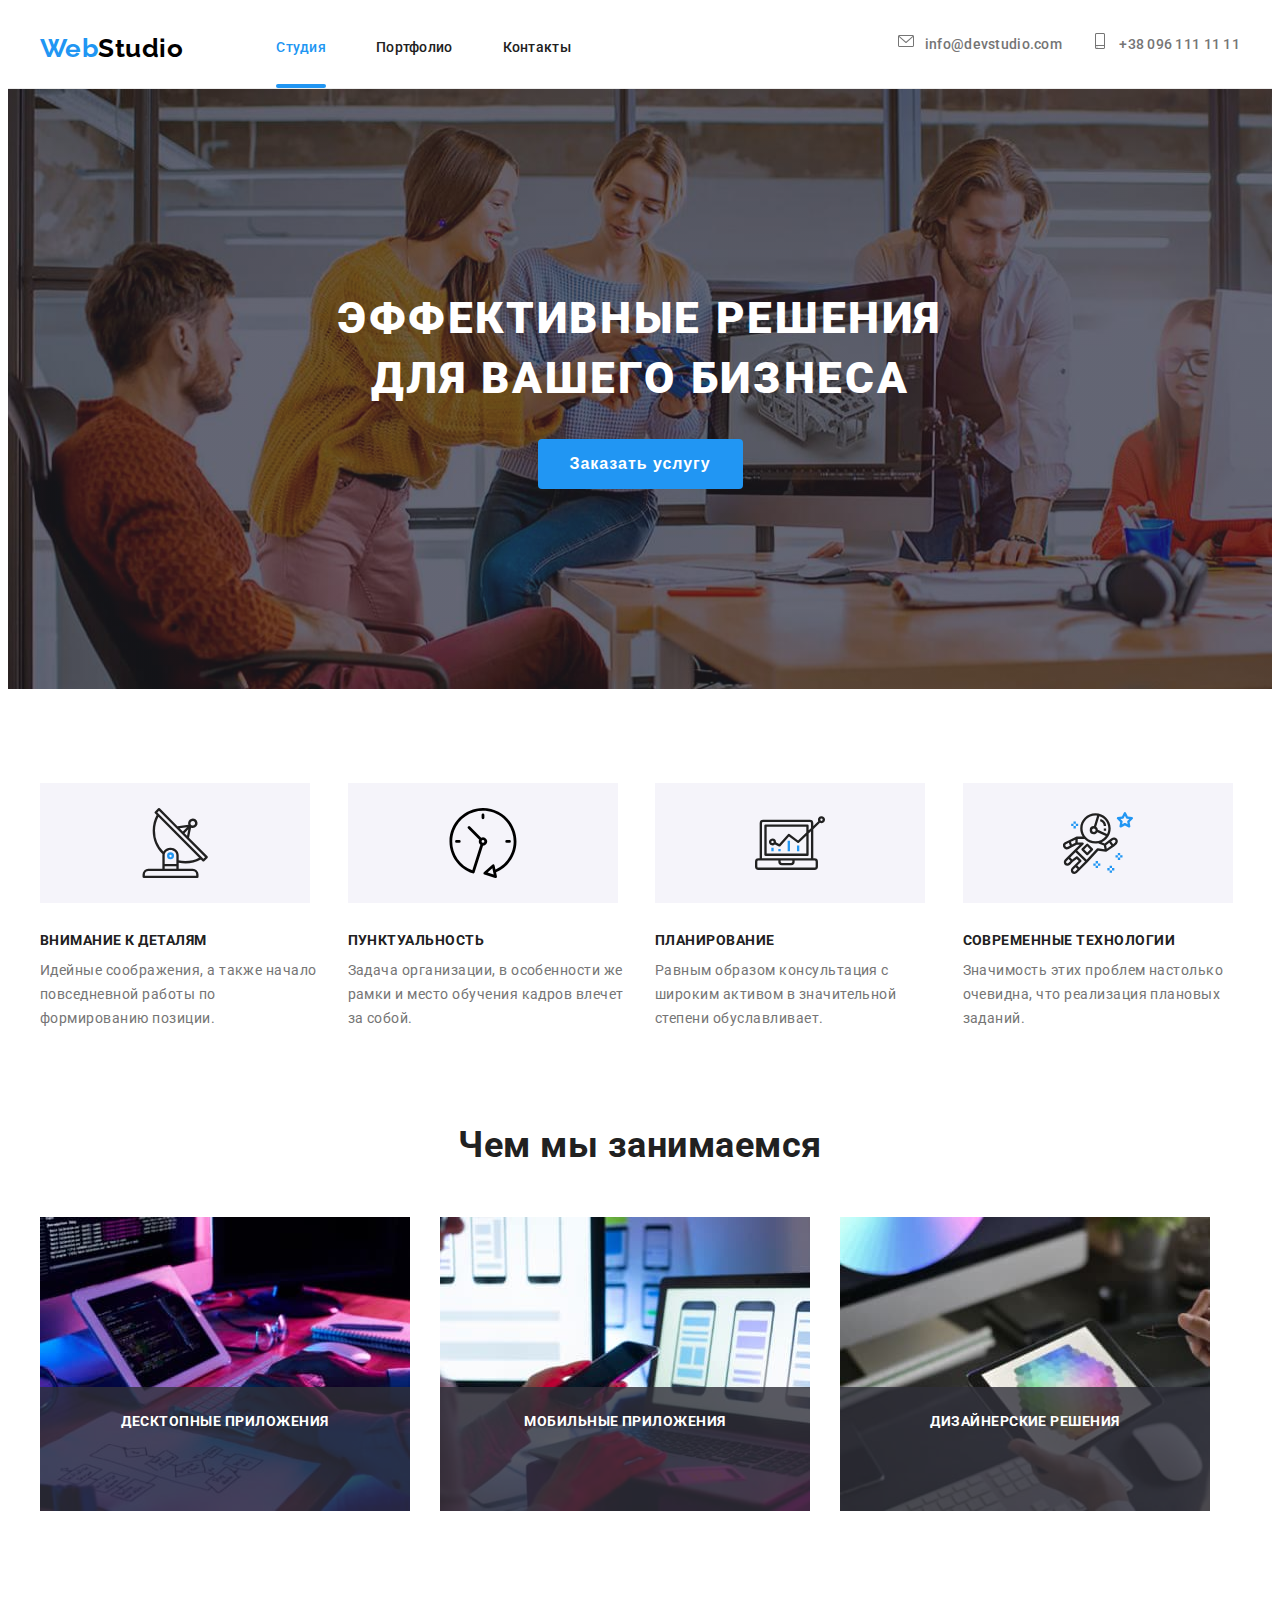
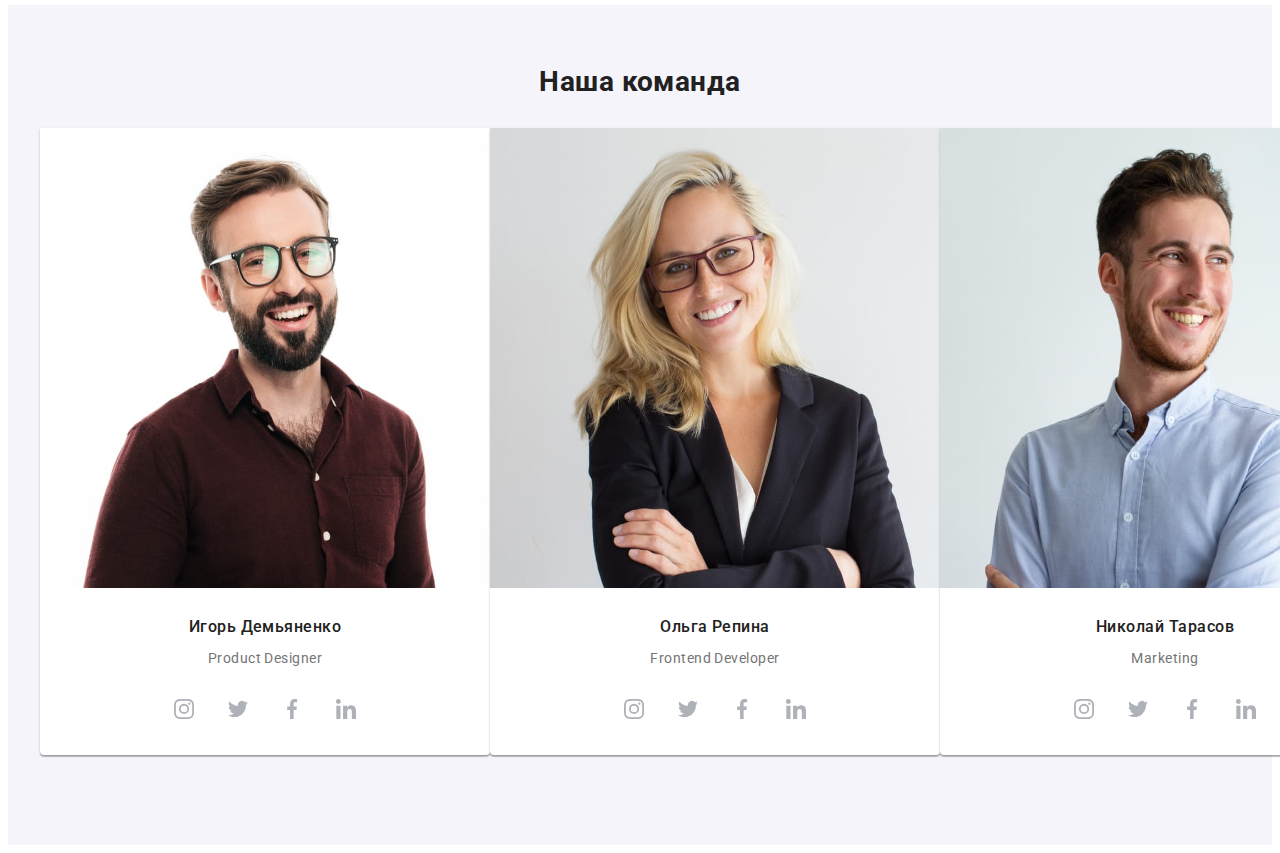
==== commit 24b01819: "features and work adaptive" ====
--- a/index.html
+++ b/index.html
@@ -115,10 +115,10 @@
           <button class="btn hero__modal-btn" type="button" data-modal-open>Заказать услугу</button>
         </div>
       </section>
-      <!-- <section class="feature">
+      <section class="feature">
         <div class="container">
           <h2 class="subtitle visually-hidden">Наша характеристика</h2>
-          <ul class="list">
+          <ul class="feature__list list">
             <li class="feature__item">
               <div class="feature__wrapper">
                 <svg class="feature__icon" width="70" height="70">
@@ -165,8 +165,8 @@
             </li>
           </ul>
         </div>
-      </section> -->
-      <!-- <section class="work">
+      </section>
+      <section class="work">
         <div class="container">
           <h2 class="subtitle">Чем мы занимаемся</h2>
           <ul class="list">
@@ -199,14 +199,14 @@
             </li>
           </ul>
         </div>
-      </section> -->
-      <!-- <section class="team">
+      </section>
+      <section class="team">
         <div class="container">
-          <h2 class="subtitle">Наша команда</h2>
-          <ul class="list">
+          <h2 class="team__main-title subtitle">Наша команда</h2>
+          <ul class="team__list list">
             <li class="team__item">
               <div class="team__wrapper">
-                <img src="./images/team/igor.jpg" alt="Игорь Демьяненко" width="270" height="260" />
+                <img class="team__img" src="./images/team/igor.jpg" alt="Игорь Демьяненко" width="270" height="260" />
                 <div class="team__card">
                   <h3 class="team__title">Игорь Демьяненко</h3>
                   <p class="description team__description" lang="en">Product Designer</p>
@@ -245,7 +245,7 @@
             </li>
             <li class="team__item">
               <div class="team__wrapper">
-                <img src="./images/team/olga.jpg" alt="Ольга Репина" width="270" height="260" />
+                <img class="team__img" src="./images/team/olga.jpg" alt="Ольга Репина" width="270" height="260" />
                 <div class="team__card">
                   <h3 class="team__title">Ольга Репина</h3>
                   <p class="description team__description" lang="en">Frontend Developer</p>
@@ -284,7 +284,7 @@
             </li>
             <li class="team__item">
               <div class="team__wrapper">
-                <img
+                <img class="team__img"
                   src="./images/team/nikolay.jpg"
                   alt="Николай Тарасов"
                   width="270"
@@ -328,7 +328,7 @@
             </li>
             <li class="team__item">
               <div class="team__wrapper">
-                <img
+                <img class="team__img"
                   src="./images/team/michail.jpg"
                   alt="Михаил Ермаков"
                   width="270"
@@ -372,7 +372,7 @@
             </li>
           </ul>
         </div>
-      </section> -->
+      </section>
       <!-- <section class="clients">
         <div class="container">
           <h3 class="subtitle">Постоянные клиенты</h3>
--- a/css/main.min.css
+++ b/css/main.min.css
@@ -1,2 +1,2 @@
-:root{--accent-color: #2196F3;--white-color: #FFFFFF;--btn-color: #188CE8;--main-font: #212121;--secondary-font: #757575;--adr-color: rgba(255, 255, 255, 0.6);--bgc-color: #FFFFFF;--logo-black-color: #000000;--secondary-bgc-color: #2F303A;--hero-bg-color: #C4C4C4;--third-bgc-color: #F5F4FA;--border-header: #ECECEC;--border-card: #EEEEEE;--svg-list-color: #AFB1B8;--main-font-family: 'Roboto', sans-serif;--secondary-font-family: 'Raleway', sans-serif}.visually-hidden{position:absolute;width:1px;height:1px;margin:-1px;border:0;padding:0;white-space:nowrap;clip-path:inset(100%);clip:rect(0 0 0 0);overflow:hidden}.feature__wrapper,.clients__link,.newsletter-form__btn,.modal__close-btn,.modal-form__text{display:flex;justify-content:center;align-items:center}h1,h2,h3,h4,h5,h6,p,ul,ol{margin-top:0;margin-bottom:0}ul,ol{padding-left:0}img{display:block}.link{text-decoration:none}body{font-family:var(--main-font-family);letter-spacing:0.03em;color:var(--main-font);background-color:var(--bgc-color)}.list{list-style:none;font-style:normal;display:flex}.container{width:100%;padding-left:15px;padding-right:15px}@media screen and (min-width: 480px){.container{width:480px;margin-left:auto;margin-right:auto}}@media screen and (min-width: 768px){.container{width:768px}}@media screen and (min-width: 1200px){.container{width:1200px}}@media screen and (max-width: 767px){.mobile-menu{position:fixed;top:0;left:0;width:100%;height:100%;background-color:var(--white-color);opacity:0;visibility:hidden;pointer-events:none;transition:opacity 250ms cubic-bezier(0.4, 0, 0.2, 1),visibility 250ms cubic-bezier(0.4, 0, 0.2, 1)}.mobile-menu.is-open{opacity:1;visibility:visible;pointer-events:auto}.mobile-menu__container{position:relative;padding-top:48px;padding-bottom:48px;padding-left:40px}.mobile-menu__close-btn{position:absolute;top:10px;right:15px;background-color:transparent;padding:0;border:none;line-height:0;transition:fill 250ms cubic-bezier(0.4, 0, 0.2, 1)}.mobile-menu__close-btn:hover,.mobile-menu__close-btn:focus{fill:var(--accent-color)}.nav-list,.contact-list{display:block}.nav-list__item:not(:last-child){margin-bottom:32px}.nav-list__item:last-child{margin-bottom:306px}.nav-list__link{font-weight:500;font-size:40px;line-height:1.175;letter-spacing:0.02em;color:var(--main-font);transition:color 250ms cubic-bezier(0.4, 0, 0.2, 1)}.nav-list__link:hover,.nav-list__link:focus{color:var(--accent-color)}.contact-list__item:not(:last-child){margin-bottom:32px}.contact-list__item:last-child{margin-bottom:64px}.contact-list__link{font-weight:500;font-size:24px;line-height:1.16;letter-spacing:0.02em;color:var(--secondary-font)}.accent{font-size:34px;line-height:1.176;color:var(--accent-color)}.social-pages__item:not(:last-child){padding-right:10px;border-right:1px solid rgba(33,33,33,0.2)}.social-pages__item:not(:first-child){margin-left:10px}.social-pages__link{font-weight:500;font-size:18px;line-height:1.22;letter-spacing:0.02em;color:var(--accent-color)}}@media screen and (min-width: 768px){.mobile-menu{display:none}}.btn{min-width:200px;font-weight:700;font-size:16px;line-height:1.88;letter-spacing:0.06em;background-color:var(--accent-color);color:var(--white-color);cursor:pointer;border-radius:4px;border:none;transition:background-color 250ms cubic-bezier(0.4, 0, 0.2, 1)}.btn:hover,.btn:focus{background-color:var(--btn-color)}.logo{font-family:var(--secondary-font-family);font-weight:700;font-size:24px;line-height:1.16;color:var(--logo-black-color)}.logo--accent{color:var(--accent-color)}@media screen and (min-width: 1200px){.logo{font-size:26px;line-height:1.19}}.subtitle{font-weight:700;font-size:36px;line-height:1.17;text-align:center;margin-bottom:50px}.description{font-size:14px;line-height:1.71;color:var(--secondary-font)}.page-header{border-bottom:1px solid var(--border-header)}.page-header__container{display:flex;justify-content:space-between;align-items:center}@media screen and (max-width: 767px){.menu{display:none}.contact{display:none}.mobile-menu-btn{background-color:transparent;border:none;padding:0;line-height:0}.page-header{padding-top:10px;padding-bottom:10px}}@media screen and (min-width: 768px){.mobile-menu-btn{display:none}.contact{display:block}.page-header__navigation{display:flex;align-items:center}.page-header__logo{margin-right:88px}.menu__item{position:relative}.menu__item:not(:last-child){margin-right:50px}.menu__item:last-child{margin-right:84px}.menu__link{display:flex;font-weight:500;font-size:14px;line-height:1.14;letter-spacing:0.02em;color:var(--main-font);padding-top:32px;padding-bottom:32px;transition:color 250ms cubic-bezier(0.4, 0, 0.2, 1)}.menu__link:hover,.menu__link:focus{color:var(--accent-color)}.menu__link--active{color:var(--accent-color)}.menu__link--active::after{content:'';display:block;position:absolute;bottom:0px;background-color:var(--accent-color);width:100%;height:4px;border-radius:2px}.contact__item:not(:last-child){margin-bottom:10px}.contact__link{font-weight:500;font-size:12px;line-height:1.16;letter-spacing:0.02em;color:var(--secondary-font);transition:color 250ms cubic-bezier(0.4, 0, 0.2, 1)}.contact__link:hover,.contact__link:focus{color:var(--accent-color)}.address-link:focus,.address-link:hover{color:var(--accent-color)}.contact__icon{margin-right:8px;width:14px;height:14px;fill:var(--secondary-font);transition:fill 250ms cubic-bezier(0.4, 0, 0.2, 1)}.contact__link:hover .contact__icon,.contact__link:focus .contact__icon{fill:var(--accent-color)}}@media screen and (min-width: 1200px){.contact{display:flex}.contact__item:not(:last-child){margin-right:30px}.page-header__logo{margin-right:93px}.contact__link{font-size:14px;padding-top:32px;padding-bottom:32px}.contact__icon{width:16px;height:16px}}.hero{padding-top:118px;padding-bottom:118px;margin-right:auto;margin-left:auto;max-width:1600px;background-color:var(--hero-bg-color);background-image:linear-gradient(rgba(47,48,58,0.4), rgba(47,48,58,0.4)),url("../images/hero/bg-hero.jpg");background-size:cover;background-repeat:no-repeat}.hero__title{max-width:360px;font-weight:900;font-size:26px;line-height:1.62;text-align:center;letter-spacing:0.06em;text-transform:uppercase;margin-bottom:30px;margin-left:auto;margin-right:auto}.hero__modal-btn{display:block;padding:10px 32px;margin-left:auto;margin-right:auto}@media screen and (min-width: 1200px){.hero{padding-top:200px;padding-bottom:200px}.hero__title{max-width:696px;font-size:44px;line-height:1.36}}.feature{padding-top:94px;padding-bottom:94px}.feature__item:not(:last-child){margin-right:30px}.feature__title{font-weight:700;font-size:14px;line-height:1.14;text-transform:uppercase;margin-bottom:10px}.feature__wrapper{width:270px;height:120px;background-color:var(--third-bgc-color);margin-bottom:30px}.work{padding-bottom:91px}.work__description{position:absolute;width:100%;height:70px;bottom:0;background-color:rgba(47,48,58,0.8);font-weight:700;font-size:14px;line-height:1.14;text-align:center;text-transform:uppercase;padding-top:27px;padding-bottom:27px}.work__item{position:relative}.work__item:not(:last-child){margin-right:30px}.team{background-color:var(--third-bgc-color);padding-top:97px;padding-bottom:94px}.team__title{font-weight:500;font-size:16px;line-height:1.19;margin-bottom:10px;text-align:center}.team__card{padding:30px 15px}.team__wrapper{background-color:var(--white-color);border-radius:0px 0px 4px 4px;box-shadow:0px 1px 3px rgba(0,0,0,0.12),0px 1px 1px rgba(0,0,0,0.14),0px 2px 1px rgba(0,0,0,0.2)}.team__description{text-align:center;margin-bottom:16px}.team__item:not(:last-child){margin-right:30px}.clients{padding-top:94px;padding-bottom:94px}.clients__item:not(:last-child){margin-right:30px}.clients__link{width:170px;height:92px;border:1px solid var(--svg-list-color);border-radius:4px;fill:var(--svg-list-color);transition:border 250ms cubic-bezier(0.4, 0, 0.2, 1)}.clients__link:hover,.clients__link:focus{border:1px solid var(--accent-color)}.clients__icon{transition:fill 250ms cubic-bezier(0.4, 0, 0.2, 1)}.clients__link:hover .clients__icon,.clients__link:focus .clients__icon{fill:var(--accent-color)}.page-footer{background-color:var(--secondary-bgc-color);padding-top:60px;padding-bottom:60px}.page-footer__container{display:flex;align-items:baseline}.page-footer__address{width:230px;margin-right:70px}.page-footer__logo{display:inline-block;margin-bottom:20px;color:var(--white-color)}.page-footer__title{font-weight:700;font-size:14px;line-height:1.14;text-transform:uppercase;margin-bottom:20px}.address__link{font-size:14px;line-height:1.71;color:var(--adr-color);transition:color 250ms cubic-bezier(0.4, 0, 0.2, 1)}.address{display:block}.address__item:not(:last-child){margin-bottom:9px}.social-box{margin-right:92px}.newsletter-box{width:570px}.newsletter-form{display:flex}.newsletter-form__input{width:358px;height:50px;border:1px solid rgba(255,255,255,0.3);border-radius:4px;margin-right:12px;background-color:inherit;padding:16px;line-height:1.25;color:rgba(255,255,255,0.6)}.newsletter-form__input::placeholder{color:rgba(255,255,255,0.6)}.newsletter-form__btn{height:50px;padding:0px 10px;box-shadow:0px 4px 4px rgba(0,0,0,0.15)}.newsletter-form__icon{background-size:contain;margin-left:10px}.white-theme{color:var(--white-color)}.portfolio{padding-top:94px;padding-bottom:94px}.portfolio-btn{min-width:73px;font-family:inherit;font-weight:500;font-size:16px;line-height:1.63;letter-spacing:inherit;color:inherit;cursor:pointer;border-radius:4px;border:none;padding:6px 22px;background-color:var(--third-bgc-color);transition:box-shadow 250ms cubic-bezier(0.4, 0, 0.2, 1),background-color 250ms cubic-bezier(0.4, 0, 0.2, 1),color 250ms cubic-bezier(0.4, 0, 0.2, 1)}.portfolio-btn:hover,.portfolio-btn:focus{background-color:var(--accent-color);color:var(--white-color);box-shadow:0px 3px 1px rgba(0,0,0,0.1),0px 1px 2px rgba(0,0,0,0.08),0px 2px 2px rgba(0,0,0,0.12)}.portfolio-btn-list{justify-content:center;margin-bottom:50px}.portfolio-btn-item:not(:last-child){margin-right:8px}.portfolio-title{font-weight:700;font-size:18px;line-height:2;letter-spacing:0.06em;color:var(--main-font);margin-bottom:4px}.portfolio-description{font-size:16px;line-height:1.88;color:var(--secondary-font)}.portfolio-list{flex-wrap:wrap;margin-right:-30px;margin-bottom:-30px}.portfolio-list-item{margin-right:30px;margin-bottom:30px;flex-basis:calc((100% - 90px)/3)}.portfolio-item{padding:20px 24px;border-bottom:1px solid var(--border-card);border-right:1px solid var(--border-card);border-left:1px solid var(--border-card)}.portfolio-list-link{display:block;transition:box-shadow 250ms cubic-bezier(0.4, 0, 0.2, 1)}.portfolio-list-link:hover,.portfolio-list-link:focus{box-shadow:0px 1px 1px rgba(0,0,0,0.12),0px 4px 4px rgba(0,0,0,0.06),1px 4px 6px rgba(0,0,0,0.16)}.portfolio-img-wrap{position:relative;overflow:hidden}.portfolio-card{position:absolute;top:0;left:0;width:100%;height:100%;font-size:18px;line-height:1.56;color:var(--bgc-color);padding:63px 24px;background-color:rgba(33,150,243,0.9);opacity:0;transform:translateY(100%);transition:opacity 250ms cubic-bezier(0.4, 0, 0.2, 1),transform 250ms cubic-bezier(0.4, 0, 0.2, 1)}.portfolio-list-link:hover .portfolio-card{opacity:1;transform:translateY(0%)}.backdrop{position:fixed;top:0;left:0;width:100vw;height:100vh;background-color:rgba(0,0,0,0.2);opacity:1;transition:opacity 250ms cubic-bezier(0.4, 0, 0.2, 1),visibility 250ms cubic-bezier(0.4, 0, 0.2, 1)}.backdrop.is-hidden{opacity:0;visibility:hidden;pointer-events:none}.backdrop.is-hidden .modal{transform:translate(-50%, -50%) scale(0.5)}.modal{position:absolute;top:50%;left:50%;width:528px;height:580px;background-color:var(--bgc-color);border-radius:4px;padding:40px;transform:translate(-50%, -50%) scale(1);transition:transform 250ms cubic-bezier(0.4, 0, 0.2, 1)}.modal__close-btn{position:absolute;top:8px;right:8px;width:30px;height:30px;border:1px solid rgba(0,0,0,0.1);border-radius:50%;background-color:transparent;cursor:pointer;padding:0;transition:fill 250ms cubic-bezier(0.4, 0, 0.2, 1)}.modal__close-btn:focus,.modal__close-btn:hover{fill:var(--accent-color)}.modal__title{font-weight:700;font-size:20px;line-height:1.15;text-align:center;color:var(--main-font);margin-bottom:12px}.modal-form{display:flex;flex-direction:column}.modal-form__field{display:block;font-size:12px;line-height:1.16;letter-spacing:0.01em;color:var(--secondary-font);margin-bottom:4px}.modal-form__input{width:100%;height:40px;border:1px solid rgba(33,33,33,0.2);border-radius:4px;cursor:pointer;padding-left:42px;transition:border-color 250ms cubic-bezier(0.4, 0, 0.2, 1)}.modal-form__input:focus{outline:none;border-color:var(--accent-color)}.modal-form__textarea{width:100%;height:120px;resize:none;border:1px solid rgba(33,33,33,0.2);border-radius:4px;padding:12px 16px;margin-bottom:20px;transition:border-color 250ms cubic-bezier(0.4, 0, 0.2, 1)}.modal-form__textarea::placeholder{font-size:12px;line-height:1.16;letter-spacing:0.01em;color:rgba(117,117,117,0.5)}.modal-form__textarea:focus{outline:none;border-color:var(--accent-color)}.modal-form__btn{height:50px;align-self:center}.modal-form__text{margin-bottom:30px}.modal-form__text::before{content:'';display:inline-block;width:16px;height:15px;margin-right:8px;background-image:url(../images/svg/checkbox.svg);background-size:contain;background-repeat:no-repeat;transition:background-image 250ms cubic-bezier(0.4, 0, 0.2, 1),background-color 250ms cubic-bezier(0.4, 0, 0.2, 1),box-shadow 250ms cubic-bezier(0.4, 0, 0.2, 1)}.modal-form__checkbox:checked+.modal-form__text::before{background-image:url(../images/svg/check.svg);background-position:center;border-radius:2px;background-color:var(--accent-color)}.modal-form__checkbox:focus+.modal-form__text::before{box-shadow:1.5px 1.5px 5px 2px var(--secondary-font)}.modal-form__text,.modal-form__link{font-size:14px;line-height:1.7;color:var(--secondary-font)}.modal-form__link{color:var(--accent-color)}.modal-form__wrapper{position:relative;margin-bottom:10px}.modal-form__icon{position:absolute;top:50%;left:12px;transform:translateY(-50%);background-size:contain;transition:fill 250ms cubic-bezier(0.4, 0, 0.2, 1)}.modal-form__input:focus+.modal-form__icon{fill:var(--accent-color)}.social-list{justify-content:center}.social-list__item:not(:last-child){margin-right:10px}.social-list__link{display:flex;width:44px;height:44px;border-radius:50%;justify-content:center;align-items:center;transition:background-color 250ms cubic-bezier(0.4, 0, 0.2, 1)}.social-box .social-list__link{background-color:rgba(255,255,255,0.1)}.social-list__link:hover,.social-list__link:focus{background-color:var(--accent-color)}.social-list__icon{fill:var(--svg-list-color);transition:fill 250ms cubic-bezier(0.4, 0, 0.2, 1)}.social-box .social-list__icon{fill:var(--white-color)}.social-list__link:hover .social-list__icon,.social-list__link:focus .social-list__icon{fill:var(--white-color)}
+:root{--accent-color: #2196F3;--white-color: #FFFFFF;--btn-color: #188CE8;--main-font: #212121;--secondary-font: #757575;--adr-color: rgba(255, 255, 255, 0.6);--bgc-color: #FFFFFF;--logo-black-color: #000000;--secondary-bgc-color: #2F303A;--hero-bg-color: #C4C4C4;--third-bgc-color: #F5F4FA;--border-header: #ECECEC;--border-card: #EEEEEE;--svg-list-color: #AFB1B8;--main-font-family: 'Roboto', sans-serif;--secondary-font-family: 'Raleway', sans-serif}.visually-hidden{position:absolute;width:1px;height:1px;margin:-1px;border:0;padding:0;white-space:nowrap;clip-path:inset(100%);clip:rect(0 0 0 0);overflow:hidden}.feature__wrapper,.clients__link,.newsletter-form__btn,.modal__close-btn,.modal-form__text{display:flex;justify-content:center;align-items:center}h1,h2,h3,h4,h5,h6,p,ul,ol{margin-top:0;margin-bottom:0}ul,ol{padding-left:0}img{display:block}.link{text-decoration:none}body{font-family:var(--main-font-family);letter-spacing:0.03em;color:var(--main-font);background-color:var(--bgc-color)}.list{list-style:none;font-style:normal;display:flex}.container{width:100%;padding-left:15px;padding-right:15px}@media screen and (min-width: 480px){.container{width:480px;margin-left:auto;margin-right:auto}}@media screen and (min-width: 768px){.container{width:768px}}@media screen and (min-width: 1200px){.container{width:1200px}}@media screen and (max-width: 767px){.mobile-menu{position:fixed;top:0;left:0;width:100%;height:100%;background-color:var(--white-color);opacity:0;visibility:hidden;pointer-events:none;transition:opacity 250ms cubic-bezier(0.4, 0, 0.2, 1),visibility 250ms cubic-bezier(0.4, 0, 0.2, 1)}.mobile-menu.is-open{opacity:1;visibility:visible;pointer-events:auto}.mobile-menu__container{position:relative;padding-top:48px;padding-bottom:48px;padding-left:40px}.mobile-menu__close-btn{position:absolute;top:10px;right:15px;background-color:transparent;padding:0;border:none;line-height:0;transition:fill 250ms cubic-bezier(0.4, 0, 0.2, 1)}.mobile-menu__close-btn:hover,.mobile-menu__close-btn:focus{fill:var(--accent-color)}.nav-list,.contact-list{display:block}.nav-list__item:not(:last-child){margin-bottom:32px}.nav-list__item:last-child{margin-bottom:306px}.nav-list__link{font-weight:500;font-size:40px;line-height:1.175;letter-spacing:0.02em;color:var(--main-font);transition:color 250ms cubic-bezier(0.4, 0, 0.2, 1)}.nav-list__link:hover,.nav-list__link:focus{color:var(--accent-color)}.contact-list__item:not(:last-child){margin-bottom:32px}.contact-list__item:last-child{margin-bottom:64px}.contact-list__link{font-weight:500;font-size:24px;line-height:1.16;letter-spacing:0.02em;color:var(--secondary-font)}.accent{font-size:34px;line-height:1.176;color:var(--accent-color)}.social-pages__item:not(:last-child){padding-right:10px;border-right:1px solid rgba(33,33,33,0.2)}.social-pages__item:not(:first-child){margin-left:10px}.social-pages__link{font-weight:500;font-size:18px;line-height:1.22;letter-spacing:0.02em;color:var(--accent-color)}}@media screen and (min-width: 768px){.mobile-menu{display:none}}.btn{min-width:200px;font-weight:700;font-size:16px;line-height:1.88;letter-spacing:0.06em;background-color:var(--accent-color);color:var(--white-color);cursor:pointer;border-radius:4px;border:none;transition:background-color 250ms cubic-bezier(0.4, 0, 0.2, 1)}.btn:hover,.btn:focus{background-color:var(--btn-color)}.logo{font-family:var(--secondary-font-family);font-weight:700;font-size:24px;line-height:1.16;color:var(--logo-black-color)}.logo--accent{color:var(--accent-color)}@media screen and (min-width: 1200px){.logo{font-size:26px;line-height:1.19}}.subtitle{font-weight:700;font-size:36px;line-height:1.18;text-align:center;margin-bottom:50px}.description{font-size:14px;line-height:1.71;color:var(--secondary-font)}.page-header{border-bottom:1px solid var(--border-header)}.page-header__container{display:flex;justify-content:space-between;align-items:center}@media screen and (max-width: 767px){.menu{display:none}.contact{display:none}.mobile-menu-btn{background-color:transparent;border:none;padding:0;line-height:0;transition:fill 250ms cubic-bezier(0.4, 0, 0.2, 1)}.mobile-menu-btn:hover,.mobile-menu-btn:focus{fill:var(--accent-color)}.page-header{padding-top:10px;padding-bottom:10px}}@media screen and (min-width: 768px){.mobile-menu-btn{display:none}.contact{display:block}.page-header__navigation{display:flex;align-items:center}.page-header__logo{margin-right:88px}.menu__item{position:relative}.menu__item:not(:last-child){margin-right:50px}.menu__item:last-child{margin-right:84px}.menu__link{display:flex;font-weight:500;font-size:14px;line-height:1.14;letter-spacing:0.02em;color:var(--main-font);padding-top:32px;padding-bottom:32px;transition:color 250ms cubic-bezier(0.4, 0, 0.2, 1)}.menu__link:hover,.menu__link:focus{color:var(--accent-color)}.menu__link--active{color:var(--accent-color)}.menu__link--active::after{content:'';display:block;position:absolute;bottom:0px;background-color:var(--accent-color);width:100%;height:4px;border-radius:2px}.contact__item:not(:last-child){margin-bottom:10px}.contact__link{font-weight:500;font-size:12px;line-height:1.16;letter-spacing:0.02em;color:var(--secondary-font);transition:color 250ms cubic-bezier(0.4, 0, 0.2, 1)}.contact__link:hover,.contact__link:focus{color:var(--accent-color)}.address-link:focus,.address-link:hover{color:var(--accent-color)}.contact__icon{margin-right:8px;width:14px;height:14px;fill:var(--secondary-font);transition:fill 250ms cubic-bezier(0.4, 0, 0.2, 1)}.contact__link:hover .contact__icon,.contact__link:focus .contact__icon{fill:var(--accent-color)}}@media screen and (min-width: 1200px){.contact{display:flex}.contact__item:not(:last-child){margin-right:30px}.page-header__logo{margin-right:93px}.contact__link{font-size:14px;padding-top:32px;padding-bottom:32px}.contact__icon{width:16px;height:16px}}.hero{padding-top:118px;padding-bottom:118px;margin-right:auto;margin-left:auto;max-width:1600px;background-color:var(--hero-bg-color);background-image:linear-gradient(rgba(47,48,58,0.4), rgba(47,48,58,0.4)),url("../images/hero/bg-hero.jpg");background-size:cover;background-repeat:no-repeat}.hero__title{max-width:360px;font-weight:900;font-size:26px;line-height:1.62;text-align:center;letter-spacing:0.06em;text-transform:uppercase;margin-bottom:30px;margin-left:auto;margin-right:auto}.hero__modal-btn{display:block;padding:10px 32px;margin-left:auto;margin-right:auto}@media screen and (min-width: 1200px){.hero{padding-top:200px;padding-bottom:200px}.hero__title{max-width:696px;font-size:44px;line-height:1.36}}.feature{padding-top:60px;padding-bottom:60px}.feature__wrapper{max-width:450px;height:120px;background-color:var(--third-bgc-color);margin-bottom:30px}.feature__title{font-weight:700;font-size:14px;line-height:1.14;text-transform:uppercase;text-align:center;margin-bottom:10px}@media screen and (max-width: 767px){.feature__list{display:block}.feature__item:not(:last-child){margin-bottom:30px}}@media screen and (min-width: 768px){.feature__list{flex-wrap:wrap;margin:-15px}.feature__item{width:calc((100% - 60px) / 2);margin:15px}.feature__wrapper{width:354px}.feature__title{text-align:left}}@media screen and (min-width: 1200px){.feature{padding-top:94px;padding-bottom:94px}.feature__item{width:calc((100% - 120px) / 4);margin:15px}.feature__wrapper{width:270px}}@media screen and (max-width: 1199px){.work{display:none}}@media screen and (min-width: 1200px){.work{display:block;padding-bottom:94px}.work__description{position:absolute;width:100%;height:70px;bottom:0;background-color:rgba(47,48,58,0.8);font-weight:700;font-size:14px;line-height:1.14;text-align:center;text-transform:uppercase;padding-top:27px;padding-bottom:27px}.work__item{position:relative}.work__item:not(:last-child){margin-right:30px}}.team{background-color:var(--third-bgc-color);padding-top:60px;padding-bottom:60px}.team__item:not(:last-child){margin-bottom:30px}.team__main-title{font-size:28px;margin-bottom:30px}.team__wrapper{background-color:var(--white-color);border-radius:0px 0px 4px 4px;box-shadow:0px 1px 3px rgba(0,0,0,0.12),0px 1px 1px rgba(0,0,0,0.14),0px 2px 1px rgba(0,0,0,0.2)}.team__img{width:450px;height:460px}.team__title{font-weight:500;font-size:16px;line-height:1.18;margin-bottom:10px;text-align:center}.team__description{text-align:center;margin-bottom:16px}.team__card{padding-top:30px;padding-bottom:24px}@media screen and (max-width: 767px){.team__list{display:block}}@media screen and (main-width: 768px){.team__list{display:flex}}.clients{padding-top:94px;padding-bottom:94px}.clients__item:not(:last-child){margin-right:30px}.clients__link{width:170px;height:92px;border:1px solid var(--svg-list-color);border-radius:4px;fill:var(--svg-list-color);transition:border 250ms cubic-bezier(0.4, 0, 0.2, 1)}.clients__link:hover,.clients__link:focus{border:1px solid var(--accent-color)}.clients__icon{transition:fill 250ms cubic-bezier(0.4, 0, 0.2, 1)}.clients__link:hover .clients__icon,.clients__link:focus .clients__icon{fill:var(--accent-color)}.page-footer{background-color:var(--secondary-bgc-color);padding-top:60px;padding-bottom:60px}.page-footer__container{display:flex;align-items:baseline}.page-footer__address{width:230px;margin-right:70px}.page-footer__logo{display:inline-block;margin-bottom:20px;color:var(--white-color)}.page-footer__title{font-weight:700;font-size:14px;line-height:1.14;text-transform:uppercase;margin-bottom:20px}.address__link{font-size:14px;line-height:1.71;color:var(--adr-color);transition:color 250ms cubic-bezier(0.4, 0, 0.2, 1)}.address{display:block}.address__item:not(:last-child){margin-bottom:9px}.social-box{margin-right:92px}.newsletter-box{width:570px}.newsletter-form{display:flex}.newsletter-form__input{width:358px;height:50px;border:1px solid rgba(255,255,255,0.3);border-radius:4px;margin-right:12px;background-color:inherit;padding:16px;line-height:1.25;color:rgba(255,255,255,0.6)}.newsletter-form__input::placeholder{color:rgba(255,255,255,0.6)}.newsletter-form__btn{height:50px;padding:0px 10px;box-shadow:0px 4px 4px rgba(0,0,0,0.15)}.newsletter-form__icon{background-size:contain;margin-left:10px}.white-theme{color:var(--white-color)}.portfolio{padding-top:94px;padding-bottom:94px}.portfolio-btn{min-width:73px;font-family:inherit;font-weight:500;font-size:16px;line-height:1.63;letter-spacing:inherit;color:inherit;cursor:pointer;border-radius:4px;border:none;padding:6px 22px;background-color:var(--third-bgc-color);transition:box-shadow 250ms cubic-bezier(0.4, 0, 0.2, 1),background-color 250ms cubic-bezier(0.4, 0, 0.2, 1),color 250ms cubic-bezier(0.4, 0, 0.2, 1)}.portfolio-btn:hover,.portfolio-btn:focus{background-color:var(--accent-color);color:var(--white-color);box-shadow:0px 3px 1px rgba(0,0,0,0.1),0px 1px 2px rgba(0,0,0,0.08),0px 2px 2px rgba(0,0,0,0.12)}.portfolio-btn-list{justify-content:center;margin-bottom:50px}.portfolio-btn-item:not(:last-child){margin-right:8px}.portfolio-title{font-weight:700;font-size:18px;line-height:2;letter-spacing:0.06em;color:var(--main-font);margin-bottom:4px}.portfolio-description{font-size:16px;line-height:1.88;color:var(--secondary-font)}.portfolio-list{flex-wrap:wrap;margin-right:-30px;margin-bottom:-30px}.portfolio-list-item{margin-right:30px;margin-bottom:30px;flex-basis:calc((100% - 90px)/3)}.portfolio-item{padding:20px 24px;border-bottom:1px solid var(--border-card);border-right:1px solid var(--border-card);border-left:1px solid var(--border-card)}.portfolio-list-link{display:block;transition:box-shadow 250ms cubic-bezier(0.4, 0, 0.2, 1)}.portfolio-list-link:hover,.portfolio-list-link:focus{box-shadow:0px 1px 1px rgba(0,0,0,0.12),0px 4px 4px rgba(0,0,0,0.06),1px 4px 6px rgba(0,0,0,0.16)}.portfolio-img-wrap{position:relative;overflow:hidden}.portfolio-card{position:absolute;top:0;left:0;width:100%;height:100%;font-size:18px;line-height:1.56;color:var(--bgc-color);padding:63px 24px;background-color:rgba(33,150,243,0.9);opacity:0;transform:translateY(100%);transition:opacity 250ms cubic-bezier(0.4, 0, 0.2, 1),transform 250ms cubic-bezier(0.4, 0, 0.2, 1)}.portfolio-list-link:hover .portfolio-card{opacity:1;transform:translateY(0%)}.backdrop{position:fixed;top:0;left:0;width:100vw;height:100vh;background-color:rgba(0,0,0,0.2);opacity:1;transition:opacity 250ms cubic-bezier(0.4, 0, 0.2, 1),visibility 250ms cubic-bezier(0.4, 0, 0.2, 1)}.backdrop.is-hidden{opacity:0;visibility:hidden;pointer-events:none}.backdrop.is-hidden .modal{transform:translate(-50%, -50%) scale(0.5)}.modal{position:absolute;top:50%;left:50%;width:528px;height:580px;background-color:var(--bgc-color);border-radius:4px;padding:40px;transform:translate(-50%, -50%) scale(1);transition:transform 250ms cubic-bezier(0.4, 0, 0.2, 1)}.modal__close-btn{position:absolute;top:8px;right:8px;width:30px;height:30px;border:1px solid rgba(0,0,0,0.1);border-radius:50%;background-color:transparent;cursor:pointer;padding:0;transition:fill 250ms cubic-bezier(0.4, 0, 0.2, 1)}.modal__close-btn:focus,.modal__close-btn:hover{fill:var(--accent-color)}.modal__title{font-weight:700;font-size:20px;line-height:1.15;text-align:center;color:var(--main-font);margin-bottom:12px}.modal-form{display:flex;flex-direction:column}.modal-form__field{display:block;font-size:12px;line-height:1.16;letter-spacing:0.01em;color:var(--secondary-font);margin-bottom:4px}.modal-form__input{width:100%;height:40px;border:1px solid rgba(33,33,33,0.2);border-radius:4px;cursor:pointer;padding-left:42px;transition:border-color 250ms cubic-bezier(0.4, 0, 0.2, 1)}.modal-form__input:focus{outline:none;border-color:var(--accent-color)}.modal-form__textarea{width:100%;height:120px;resize:none;border:1px solid rgba(33,33,33,0.2);border-radius:4px;padding:12px 16px;margin-bottom:20px;transition:border-color 250ms cubic-bezier(0.4, 0, 0.2, 1)}.modal-form__textarea::placeholder{font-size:12px;line-height:1.16;letter-spacing:0.01em;color:rgba(117,117,117,0.5)}.modal-form__textarea:focus{outline:none;border-color:var(--accent-color)}.modal-form__btn{height:50px;align-self:center}.modal-form__text{margin-bottom:30px}.modal-form__text::before{content:'';display:inline-block;width:16px;height:15px;margin-right:8px;background-image:url(../images/svg/checkbox.svg);background-size:contain;background-repeat:no-repeat;transition:background-image 250ms cubic-bezier(0.4, 0, 0.2, 1),background-color 250ms cubic-bezier(0.4, 0, 0.2, 1),box-shadow 250ms cubic-bezier(0.4, 0, 0.2, 1)}.modal-form__checkbox:checked+.modal-form__text::before{background-image:url(../images/svg/check.svg);background-position:center;border-radius:2px;background-color:var(--accent-color)}.modal-form__checkbox:focus+.modal-form__text::before{box-shadow:1.5px 1.5px 5px 2px var(--secondary-font)}.modal-form__text,.modal-form__link{font-size:14px;line-height:1.7;color:var(--secondary-font)}.modal-form__link{color:var(--accent-color)}.modal-form__wrapper{position:relative;margin-bottom:10px}.modal-form__icon{position:absolute;top:50%;left:12px;transform:translateY(-50%);background-size:contain;transition:fill 250ms cubic-bezier(0.4, 0, 0.2, 1)}.modal-form__input:focus+.modal-form__icon{fill:var(--accent-color)}.social-list{justify-content:center}.social-list__item:not(:last-child){margin-right:10px}.social-list__link{display:flex;width:44px;height:44px;border-radius:50%;justify-content:center;align-items:center;transition:background-color 250ms cubic-bezier(0.4, 0, 0.2, 1)}.social-box .social-list__link{background-color:rgba(255,255,255,0.1)}.social-list__link:hover,.social-list__link:focus{background-color:var(--accent-color)}.social-list__icon{fill:var(--svg-list-color);transition:fill 250ms cubic-bezier(0.4, 0, 0.2, 1)}.social-box .social-list__icon{fill:var(--white-color)}.social-list__link:hover .social-list__icon,.social-list__link:focus .social-list__icon{fill:var(--white-color)}
 /*# sourceMappingURL=main.min.css.map */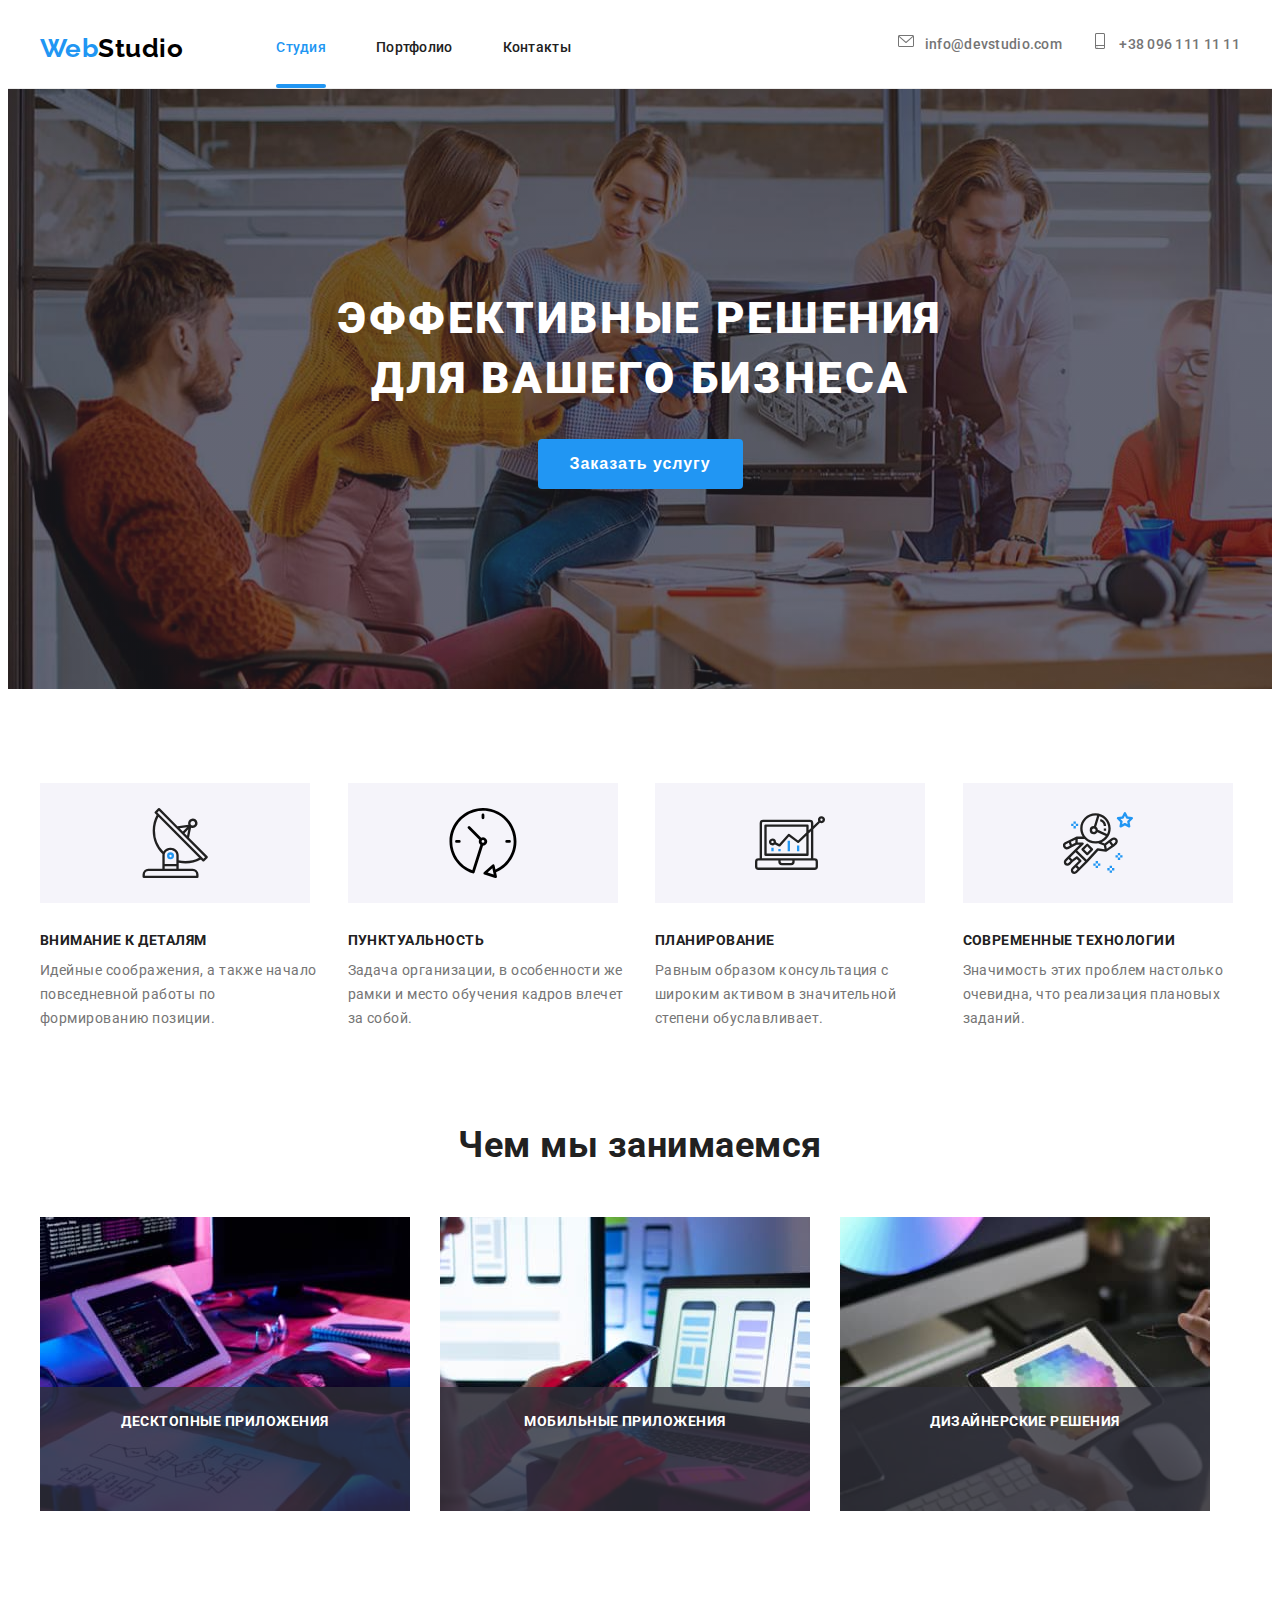
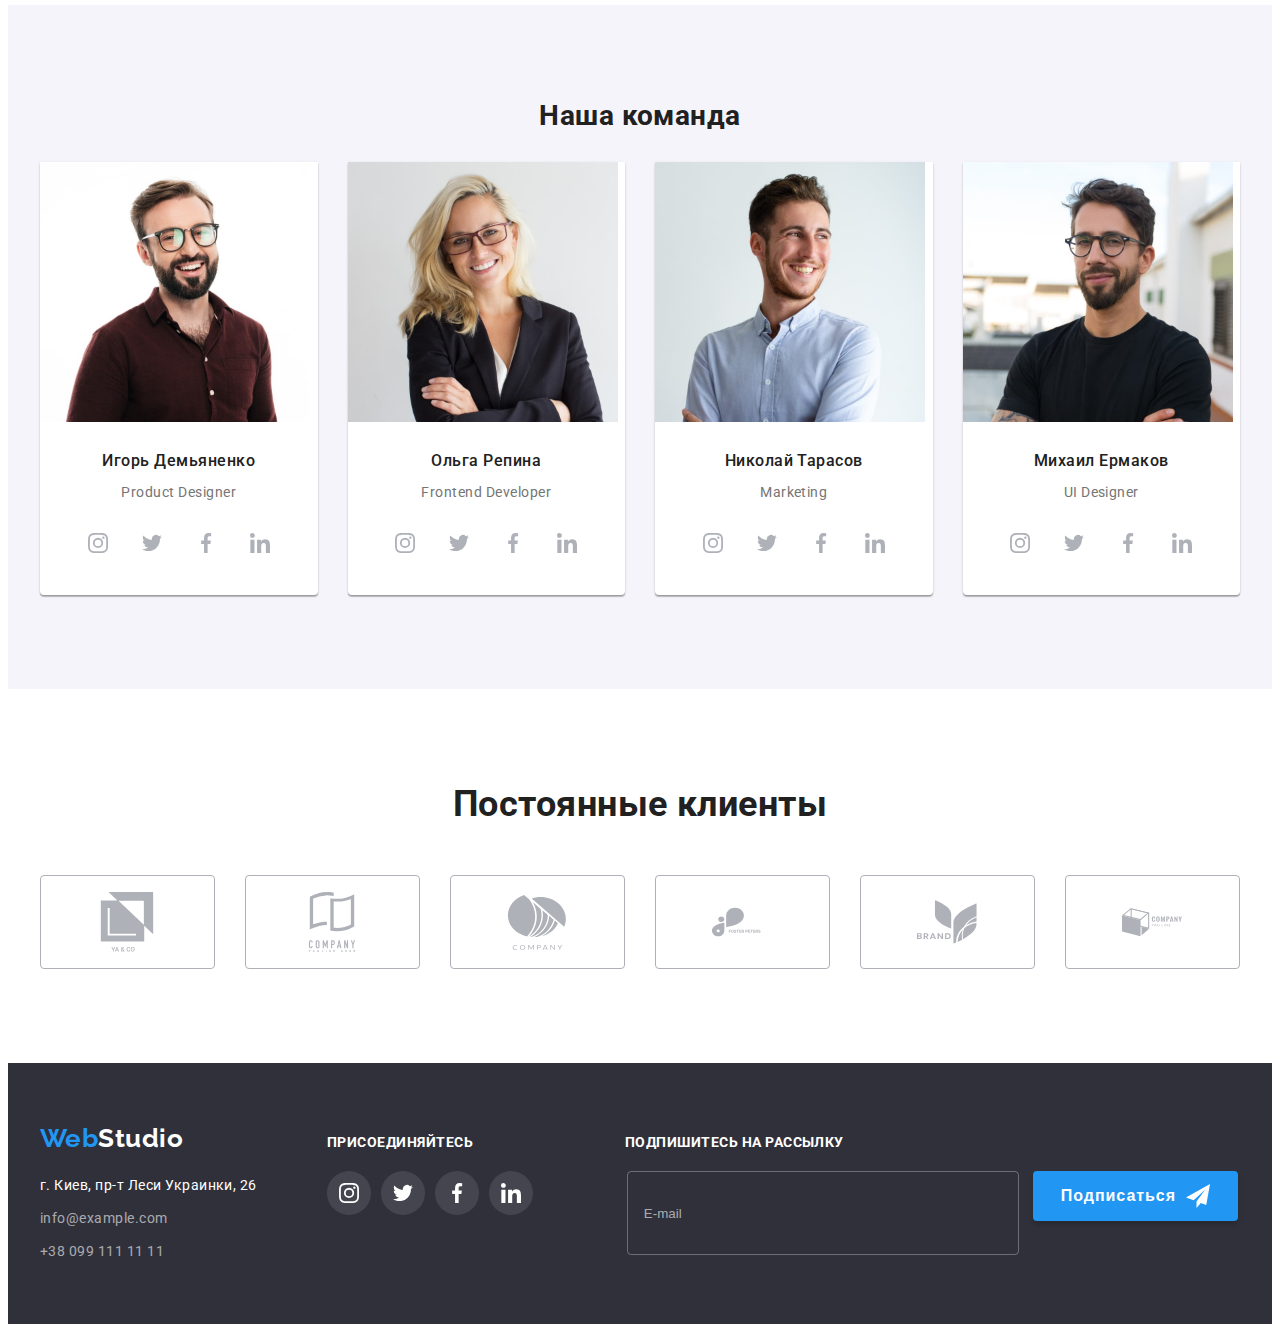
==== commit e08852fa: "adaptive main page" ====
--- a/index.html
+++ b/index.html
@@ -373,10 +373,10 @@
           </ul>
         </div>
       </section>
-      <!-- <section class="clients">
+      <section class="clients">
         <div class="container">
-          <h3 class="subtitle">Постоянные клиенты</h3>
-          <ul class="list">
+          <h3 class="clients_main-title subtitle">Постоянные клиенты</h3>
+          <ul class="clients__list list">
             <li class="clients__item">
               <a href="" class="clients__link">
                 <svg class="clients__icon" width="106" height="60">
@@ -421,10 +421,10 @@
             </li>
           </ul>
         </div>
-      </section> -->
+      </section>
     </main>
     <!-- Footer -->
-    <!-- <footer class="page-footer">
+    <footer class="page-footer">
       <div class="container page-footer__container">
         <div class="page-footer__address">
           <a class="logo page-footer__logo link" href="" lang="en">
@@ -507,7 +507,7 @@
           </form>
         </div>
       </div>
-    </footer> -->
+    </footer>
     <!-- <div class="backdrop is-hidden" data-modal>
       <div class="modal">
         <button class="modal__close-btn" type="button" data-modal-close>
--- a/css/main.min.css
+++ b/css/main.min.css
@@ -1,2 +1,2 @@
-:root{--accent-color: #2196F3;--white-color: #FFFFFF;--btn-color: #188CE8;--main-font: #212121;--secondary-font: #757575;--adr-color: rgba(255, 255, 255, 0.6);--bgc-color: #FFFFFF;--logo-black-color: #000000;--secondary-bgc-color: #2F303A;--hero-bg-color: #C4C4C4;--third-bgc-color: #F5F4FA;--border-header: #ECECEC;--border-card: #EEEEEE;--svg-list-color: #AFB1B8;--main-font-family: 'Roboto', sans-serif;--secondary-font-family: 'Raleway', sans-serif}.visually-hidden{position:absolute;width:1px;height:1px;margin:-1px;border:0;padding:0;white-space:nowrap;clip-path:inset(100%);clip:rect(0 0 0 0);overflow:hidden}.feature__wrapper,.clients__link,.newsletter-form__btn,.modal__close-btn,.modal-form__text{display:flex;justify-content:center;align-items:center}h1,h2,h3,h4,h5,h6,p,ul,ol{margin-top:0;margin-bottom:0}ul,ol{padding-left:0}img{display:block}.link{text-decoration:none}body{font-family:var(--main-font-family);letter-spacing:0.03em;color:var(--main-font);background-color:var(--bgc-color)}.list{list-style:none;font-style:normal;display:flex}.container{width:100%;padding-left:15px;padding-right:15px}@media screen and (min-width: 480px){.container{width:480px;margin-left:auto;margin-right:auto}}@media screen and (min-width: 768px){.container{width:768px}}@media screen and (min-width: 1200px){.container{width:1200px}}@media screen and (max-width: 767px){.mobile-menu{position:fixed;top:0;left:0;width:100%;height:100%;background-color:var(--white-color);opacity:0;visibility:hidden;pointer-events:none;transition:opacity 250ms cubic-bezier(0.4, 0, 0.2, 1),visibility 250ms cubic-bezier(0.4, 0, 0.2, 1)}.mobile-menu.is-open{opacity:1;visibility:visible;pointer-events:auto}.mobile-menu__container{position:relative;padding-top:48px;padding-bottom:48px;padding-left:40px}.mobile-menu__close-btn{position:absolute;top:10px;right:15px;background-color:transparent;padding:0;border:none;line-height:0;transition:fill 250ms cubic-bezier(0.4, 0, 0.2, 1)}.mobile-menu__close-btn:hover,.mobile-menu__close-btn:focus{fill:var(--accent-color)}.nav-list,.contact-list{display:block}.nav-list__item:not(:last-child){margin-bottom:32px}.nav-list__item:last-child{margin-bottom:306px}.nav-list__link{font-weight:500;font-size:40px;line-height:1.175;letter-spacing:0.02em;color:var(--main-font);transition:color 250ms cubic-bezier(0.4, 0, 0.2, 1)}.nav-list__link:hover,.nav-list__link:focus{color:var(--accent-color)}.contact-list__item:not(:last-child){margin-bottom:32px}.contact-list__item:last-child{margin-bottom:64px}.contact-list__link{font-weight:500;font-size:24px;line-height:1.16;letter-spacing:0.02em;color:var(--secondary-font)}.accent{font-size:34px;line-height:1.176;color:var(--accent-color)}.social-pages__item:not(:last-child){padding-right:10px;border-right:1px solid rgba(33,33,33,0.2)}.social-pages__item:not(:first-child){margin-left:10px}.social-pages__link{font-weight:500;font-size:18px;line-height:1.22;letter-spacing:0.02em;color:var(--accent-color)}}@media screen and (min-width: 768px){.mobile-menu{display:none}}.btn{min-width:200px;font-weight:700;font-size:16px;line-height:1.88;letter-spacing:0.06em;background-color:var(--accent-color);color:var(--white-color);cursor:pointer;border-radius:4px;border:none;transition:background-color 250ms cubic-bezier(0.4, 0, 0.2, 1)}.btn:hover,.btn:focus{background-color:var(--btn-color)}.logo{font-family:var(--secondary-font-family);font-weight:700;font-size:24px;line-height:1.16;color:var(--logo-black-color)}.logo--accent{color:var(--accent-color)}@media screen and (min-width: 1200px){.logo{font-size:26px;line-height:1.19}}.subtitle{font-weight:700;font-size:36px;line-height:1.18;text-align:center;margin-bottom:50px}.description{font-size:14px;line-height:1.71;color:var(--secondary-font)}.page-header{border-bottom:1px solid var(--border-header)}.page-header__container{display:flex;justify-content:space-between;align-items:center}@media screen and (max-width: 767px){.menu{display:none}.contact{display:none}.mobile-menu-btn{background-color:transparent;border:none;padding:0;line-height:0;transition:fill 250ms cubic-bezier(0.4, 0, 0.2, 1)}.mobile-menu-btn:hover,.mobile-menu-btn:focus{fill:var(--accent-color)}.page-header{padding-top:10px;padding-bottom:10px}}@media screen and (min-width: 768px){.mobile-menu-btn{display:none}.contact{display:block}.page-header__navigation{display:flex;align-items:center}.page-header__logo{margin-right:88px}.menu__item{position:relative}.menu__item:not(:last-child){margin-right:50px}.menu__item:last-child{margin-right:84px}.menu__link{display:flex;font-weight:500;font-size:14px;line-height:1.14;letter-spacing:0.02em;color:var(--main-font);padding-top:32px;padding-bottom:32px;transition:color 250ms cubic-bezier(0.4, 0, 0.2, 1)}.menu__link:hover,.menu__link:focus{color:var(--accent-color)}.menu__link--active{color:var(--accent-color)}.menu__link--active::after{content:'';display:block;position:absolute;bottom:0px;background-color:var(--accent-color);width:100%;height:4px;border-radius:2px}.contact__item:not(:last-child){margin-bottom:10px}.contact__link{font-weight:500;font-size:12px;line-height:1.16;letter-spacing:0.02em;color:var(--secondary-font);transition:color 250ms cubic-bezier(0.4, 0, 0.2, 1)}.contact__link:hover,.contact__link:focus{color:var(--accent-color)}.address-link:focus,.address-link:hover{color:var(--accent-color)}.contact__icon{margin-right:8px;width:14px;height:14px;fill:var(--secondary-font);transition:fill 250ms cubic-bezier(0.4, 0, 0.2, 1)}.contact__link:hover .contact__icon,.contact__link:focus .contact__icon{fill:var(--accent-color)}}@media screen and (min-width: 1200px){.contact{display:flex}.contact__item:not(:last-child){margin-right:30px}.page-header__logo{margin-right:93px}.contact__link{font-size:14px;padding-top:32px;padding-bottom:32px}.contact__icon{width:16px;height:16px}}.hero{padding-top:118px;padding-bottom:118px;margin-right:auto;margin-left:auto;max-width:1600px;background-color:var(--hero-bg-color);background-image:linear-gradient(rgba(47,48,58,0.4), rgba(47,48,58,0.4)),url("../images/hero/bg-hero.jpg");background-size:cover;background-repeat:no-repeat}.hero__title{max-width:360px;font-weight:900;font-size:26px;line-height:1.62;text-align:center;letter-spacing:0.06em;text-transform:uppercase;margin-bottom:30px;margin-left:auto;margin-right:auto}.hero__modal-btn{display:block;padding:10px 32px;margin-left:auto;margin-right:auto}@media screen and (min-width: 1200px){.hero{padding-top:200px;padding-bottom:200px}.hero__title{max-width:696px;font-size:44px;line-height:1.36}}.feature{padding-top:60px;padding-bottom:60px}.feature__wrapper{max-width:450px;height:120px;background-color:var(--third-bgc-color);margin-bottom:30px}.feature__title{font-weight:700;font-size:14px;line-height:1.14;text-transform:uppercase;text-align:center;margin-bottom:10px}@media screen and (max-width: 767px){.feature__list{display:block}.feature__item:not(:last-child){margin-bottom:30px}}@media screen and (min-width: 768px){.feature__list{flex-wrap:wrap;margin:-15px}.feature__item{width:calc((100% - 60px) / 2);margin:15px}.feature__wrapper{width:354px}.feature__title{text-align:left}}@media screen and (min-width: 1200px){.feature{padding-top:94px;padding-bottom:94px}.feature__item{width:calc((100% - 120px) / 4);margin:15px}.feature__wrapper{width:270px}}@media screen and (max-width: 1199px){.work{display:none}}@media screen and (min-width: 1200px){.work{display:block;padding-bottom:94px}.work__description{position:absolute;width:100%;height:70px;bottom:0;background-color:rgba(47,48,58,0.8);font-weight:700;font-size:14px;line-height:1.14;text-align:center;text-transform:uppercase;padding-top:27px;padding-bottom:27px}.work__item{position:relative}.work__item:not(:last-child){margin-right:30px}}.team{background-color:var(--third-bgc-color);padding-top:60px;padding-bottom:60px}.team__item:not(:last-child){margin-bottom:30px}.team__main-title{font-size:28px;margin-bottom:30px}.team__wrapper{background-color:var(--white-color);border-radius:0px 0px 4px 4px;box-shadow:0px 1px 3px rgba(0,0,0,0.12),0px 1px 1px rgba(0,0,0,0.14),0px 2px 1px rgba(0,0,0,0.2)}.team__img{width:450px;height:460px}.team__title{font-weight:500;font-size:16px;line-height:1.18;margin-bottom:10px;text-align:center}.team__description{text-align:center;margin-bottom:16px}.team__card{padding-top:30px;padding-bottom:24px}@media screen and (max-width: 767px){.team__list{display:block}}@media screen and (main-width: 768px){.team__list{display:flex}}.clients{padding-top:94px;padding-bottom:94px}.clients__item:not(:last-child){margin-right:30px}.clients__link{width:170px;height:92px;border:1px solid var(--svg-list-color);border-radius:4px;fill:var(--svg-list-color);transition:border 250ms cubic-bezier(0.4, 0, 0.2, 1)}.clients__link:hover,.clients__link:focus{border:1px solid var(--accent-color)}.clients__icon{transition:fill 250ms cubic-bezier(0.4, 0, 0.2, 1)}.clients__link:hover .clients__icon,.clients__link:focus .clients__icon{fill:var(--accent-color)}.page-footer{background-color:var(--secondary-bgc-color);padding-top:60px;padding-bottom:60px}.page-footer__container{display:flex;align-items:baseline}.page-footer__address{width:230px;margin-right:70px}.page-footer__logo{display:inline-block;margin-bottom:20px;color:var(--white-color)}.page-footer__title{font-weight:700;font-size:14px;line-height:1.14;text-transform:uppercase;margin-bottom:20px}.address__link{font-size:14px;line-height:1.71;color:var(--adr-color);transition:color 250ms cubic-bezier(0.4, 0, 0.2, 1)}.address{display:block}.address__item:not(:last-child){margin-bottom:9px}.social-box{margin-right:92px}.newsletter-box{width:570px}.newsletter-form{display:flex}.newsletter-form__input{width:358px;height:50px;border:1px solid rgba(255,255,255,0.3);border-radius:4px;margin-right:12px;background-color:inherit;padding:16px;line-height:1.25;color:rgba(255,255,255,0.6)}.newsletter-form__input::placeholder{color:rgba(255,255,255,0.6)}.newsletter-form__btn{height:50px;padding:0px 10px;box-shadow:0px 4px 4px rgba(0,0,0,0.15)}.newsletter-form__icon{background-size:contain;margin-left:10px}.white-theme{color:var(--white-color)}.portfolio{padding-top:94px;padding-bottom:94px}.portfolio-btn{min-width:73px;font-family:inherit;font-weight:500;font-size:16px;line-height:1.63;letter-spacing:inherit;color:inherit;cursor:pointer;border-radius:4px;border:none;padding:6px 22px;background-color:var(--third-bgc-color);transition:box-shadow 250ms cubic-bezier(0.4, 0, 0.2, 1),background-color 250ms cubic-bezier(0.4, 0, 0.2, 1),color 250ms cubic-bezier(0.4, 0, 0.2, 1)}.portfolio-btn:hover,.portfolio-btn:focus{background-color:var(--accent-color);color:var(--white-color);box-shadow:0px 3px 1px rgba(0,0,0,0.1),0px 1px 2px rgba(0,0,0,0.08),0px 2px 2px rgba(0,0,0,0.12)}.portfolio-btn-list{justify-content:center;margin-bottom:50px}.portfolio-btn-item:not(:last-child){margin-right:8px}.portfolio-title{font-weight:700;font-size:18px;line-height:2;letter-spacing:0.06em;color:var(--main-font);margin-bottom:4px}.portfolio-description{font-size:16px;line-height:1.88;color:var(--secondary-font)}.portfolio-list{flex-wrap:wrap;margin-right:-30px;margin-bottom:-30px}.portfolio-list-item{margin-right:30px;margin-bottom:30px;flex-basis:calc((100% - 90px)/3)}.portfolio-item{padding:20px 24px;border-bottom:1px solid var(--border-card);border-right:1px solid var(--border-card);border-left:1px solid var(--border-card)}.portfolio-list-link{display:block;transition:box-shadow 250ms cubic-bezier(0.4, 0, 0.2, 1)}.portfolio-list-link:hover,.portfolio-list-link:focus{box-shadow:0px 1px 1px rgba(0,0,0,0.12),0px 4px 4px rgba(0,0,0,0.06),1px 4px 6px rgba(0,0,0,0.16)}.portfolio-img-wrap{position:relative;overflow:hidden}.portfolio-card{position:absolute;top:0;left:0;width:100%;height:100%;font-size:18px;line-height:1.56;color:var(--bgc-color);padding:63px 24px;background-color:rgba(33,150,243,0.9);opacity:0;transform:translateY(100%);transition:opacity 250ms cubic-bezier(0.4, 0, 0.2, 1),transform 250ms cubic-bezier(0.4, 0, 0.2, 1)}.portfolio-list-link:hover .portfolio-card{opacity:1;transform:translateY(0%)}.backdrop{position:fixed;top:0;left:0;width:100vw;height:100vh;background-color:rgba(0,0,0,0.2);opacity:1;transition:opacity 250ms cubic-bezier(0.4, 0, 0.2, 1),visibility 250ms cubic-bezier(0.4, 0, 0.2, 1)}.backdrop.is-hidden{opacity:0;visibility:hidden;pointer-events:none}.backdrop.is-hidden .modal{transform:translate(-50%, -50%) scale(0.5)}.modal{position:absolute;top:50%;left:50%;width:528px;height:580px;background-color:var(--bgc-color);border-radius:4px;padding:40px;transform:translate(-50%, -50%) scale(1);transition:transform 250ms cubic-bezier(0.4, 0, 0.2, 1)}.modal__close-btn{position:absolute;top:8px;right:8px;width:30px;height:30px;border:1px solid rgba(0,0,0,0.1);border-radius:50%;background-color:transparent;cursor:pointer;padding:0;transition:fill 250ms cubic-bezier(0.4, 0, 0.2, 1)}.modal__close-btn:focus,.modal__close-btn:hover{fill:var(--accent-color)}.modal__title{font-weight:700;font-size:20px;line-height:1.15;text-align:center;color:var(--main-font);margin-bottom:12px}.modal-form{display:flex;flex-direction:column}.modal-form__field{display:block;font-size:12px;line-height:1.16;letter-spacing:0.01em;color:var(--secondary-font);margin-bottom:4px}.modal-form__input{width:100%;height:40px;border:1px solid rgba(33,33,33,0.2);border-radius:4px;cursor:pointer;padding-left:42px;transition:border-color 250ms cubic-bezier(0.4, 0, 0.2, 1)}.modal-form__input:focus{outline:none;border-color:var(--accent-color)}.modal-form__textarea{width:100%;height:120px;resize:none;border:1px solid rgba(33,33,33,0.2);border-radius:4px;padding:12px 16px;margin-bottom:20px;transition:border-color 250ms cubic-bezier(0.4, 0, 0.2, 1)}.modal-form__textarea::placeholder{font-size:12px;line-height:1.16;letter-spacing:0.01em;color:rgba(117,117,117,0.5)}.modal-form__textarea:focus{outline:none;border-color:var(--accent-color)}.modal-form__btn{height:50px;align-self:center}.modal-form__text{margin-bottom:30px}.modal-form__text::before{content:'';display:inline-block;width:16px;height:15px;margin-right:8px;background-image:url(../images/svg/checkbox.svg);background-size:contain;background-repeat:no-repeat;transition:background-image 250ms cubic-bezier(0.4, 0, 0.2, 1),background-color 250ms cubic-bezier(0.4, 0, 0.2, 1),box-shadow 250ms cubic-bezier(0.4, 0, 0.2, 1)}.modal-form__checkbox:checked+.modal-form__text::before{background-image:url(../images/svg/check.svg);background-position:center;border-radius:2px;background-color:var(--accent-color)}.modal-form__checkbox:focus+.modal-form__text::before{box-shadow:1.5px 1.5px 5px 2px var(--secondary-font)}.modal-form__text,.modal-form__link{font-size:14px;line-height:1.7;color:var(--secondary-font)}.modal-form__link{color:var(--accent-color)}.modal-form__wrapper{position:relative;margin-bottom:10px}.modal-form__icon{position:absolute;top:50%;left:12px;transform:translateY(-50%);background-size:contain;transition:fill 250ms cubic-bezier(0.4, 0, 0.2, 1)}.modal-form__input:focus+.modal-form__icon{fill:var(--accent-color)}.social-list{justify-content:center}.social-list__item:not(:last-child){margin-right:10px}.social-list__link{display:flex;width:44px;height:44px;border-radius:50%;justify-content:center;align-items:center;transition:background-color 250ms cubic-bezier(0.4, 0, 0.2, 1)}.social-box .social-list__link{background-color:rgba(255,255,255,0.1)}.social-list__link:hover,.social-list__link:focus{background-color:var(--accent-color)}.social-list__icon{fill:var(--svg-list-color);transition:fill 250ms cubic-bezier(0.4, 0, 0.2, 1)}.social-box .social-list__icon{fill:var(--white-color)}.social-list__link:hover .social-list__icon,.social-list__link:focus .social-list__icon{fill:var(--white-color)}
+:root{--accent-color: #2196F3;--white-color: #FFFFFF;--btn-color: #188CE8;--main-font: #212121;--secondary-font: #757575;--adr-color: rgba(255, 255, 255, 0.6);--bgc-color: #FFFFFF;--logo-black-color: #000000;--secondary-bgc-color: #2F303A;--hero-bg-color: #C4C4C4;--third-bgc-color: #F5F4FA;--border-header: #ECECEC;--border-card: #EEEEEE;--svg-list-color: #AFB1B8;--main-font-family: 'Roboto', sans-serif;--secondary-font-family: 'Raleway', sans-serif}.visually-hidden{position:absolute;width:1px;height:1px;margin:-1px;border:0;padding:0;white-space:nowrap;clip-path:inset(100%);clip:rect(0 0 0 0);overflow:hidden}.feature__wrapper,.clients__link,.newsletter-form__btn,.modal__close-btn,.modal-form__text{display:flex;justify-content:center;align-items:center}h1,h2,h3,h4,h5,h6,p,ul,ol{margin-top:0;margin-bottom:0}ul,ol{padding-left:0}img{display:block}.link{text-decoration:none}body{font-family:var(--main-font-family);letter-spacing:0.03em;color:var(--main-font);background-color:var(--bgc-color)}.list{list-style:none;font-style:normal;display:flex}.container{width:100%;padding-left:15px;padding-right:15px}@media screen and (min-width: 480px){.container{width:480px;margin-left:auto;margin-right:auto}}@media screen and (min-width: 768px){.container{width:768px}}@media screen and (min-width: 1200px){.container{width:1200px}}@media screen and (max-width: 767.98px){.mobile-menu{position:fixed;top:0;left:0;width:100%;height:100%;background-color:var(--white-color);opacity:0;visibility:hidden;pointer-events:none;transition:opacity 250ms cubic-bezier(0.4, 0, 0.2, 1),visibility 250ms cubic-bezier(0.4, 0, 0.2, 1)}.mobile-menu.is-open{opacity:1;visibility:visible;pointer-events:auto}.mobile-menu__container{position:relative;padding-top:48px;padding-bottom:48px;padding-left:40px}.mobile-menu__close-btn{position:absolute;top:10px;right:15px;background-color:transparent;padding:0;border:none;line-height:0;transition:fill 250ms cubic-bezier(0.4, 0, 0.2, 1)}.mobile-menu__close-btn:hover,.mobile-menu__close-btn:focus{fill:var(--accent-color)}.nav-list,.contact-list{display:block}.nav-list__item:not(:last-child){margin-bottom:32px}.nav-list__item:last-child{margin-bottom:306px}.nav-list__link{font-weight:500;font-size:40px;line-height:1.175;letter-spacing:0.02em;color:var(--main-font);transition:color 250ms cubic-bezier(0.4, 0, 0.2, 1)}.nav-list__link:hover,.nav-list__link:focus{color:var(--accent-color)}.contact-list__item:not(:last-child){margin-bottom:32px}.contact-list__item:last-child{margin-bottom:64px}.contact-list__link{font-weight:500;font-size:24px;line-height:1.16;letter-spacing:0.02em;color:var(--secondary-font)}.accent{font-size:34px;line-height:1.176;color:var(--accent-color)}.social-pages__item:not(:last-child){padding-right:10px;border-right:1px solid rgba(33,33,33,0.2)}.social-pages__item:not(:first-child){margin-left:10px}.social-pages__link{font-weight:500;font-size:18px;line-height:1.22;letter-spacing:0.02em;color:var(--accent-color)}}@media screen and (min-width: 768px){.mobile-menu{display:none}}.btn{min-width:200px;font-weight:700;font-size:16px;line-height:1.88;letter-spacing:0.06em;background-color:var(--accent-color);color:var(--white-color);cursor:pointer;border-radius:4px;border:none;transition:background-color 250ms cubic-bezier(0.4, 0, 0.2, 1)}.btn:hover,.btn:focus{background-color:var(--btn-color)}.logo{font-family:var(--secondary-font-family);font-weight:700;font-size:24px;line-height:1.16;color:var(--logo-black-color)}.logo--accent{color:var(--accent-color)}@media screen and (min-width: 1200px){.logo{font-size:26px;line-height:1.19}}.subtitle{font-weight:700;font-size:36px;line-height:1.18;text-align:center;margin-bottom:50px}.description{font-size:14px;line-height:1.71;color:var(--secondary-font)}.page-header{border-bottom:1px solid var(--border-header)}.page-header__container{display:flex;justify-content:space-between;align-items:center}@media screen and (max-width: 767.98px){.menu{display:none}.contact{display:none}.mobile-menu-btn{background-color:transparent;border:none;padding:0;line-height:0;transition:fill 250ms cubic-bezier(0.4, 0, 0.2, 1)}.mobile-menu-btn:hover,.mobile-menu-btn:focus{fill:var(--accent-color)}.page-header{padding-top:10px;padding-bottom:10px}}@media screen and (min-width: 768px){.mobile-menu-btn{display:none}.contact{display:block}.page-header__navigation{display:flex;align-items:center}.page-header__logo{margin-right:88px}.menu__item{position:relative}.menu__item:not(:last-child){margin-right:50px}.menu__item:last-child{margin-right:84px}.menu__link{display:flex;font-weight:500;font-size:14px;line-height:1.14;letter-spacing:0.02em;color:var(--main-font);padding-top:32px;padding-bottom:32px;transition:color 250ms cubic-bezier(0.4, 0, 0.2, 1)}.menu__link:hover,.menu__link:focus{color:var(--accent-color)}.menu__link--active{color:var(--accent-color)}.menu__link--active::after{content:'';display:block;position:absolute;bottom:0px;background-color:var(--accent-color);width:100%;height:4px;border-radius:2px}.contact__item:not(:last-child){margin-bottom:10px}.contact__link{font-weight:500;font-size:12px;line-height:1.16;letter-spacing:0.02em;color:var(--secondary-font);transition:color 250ms cubic-bezier(0.4, 0, 0.2, 1)}.contact__link:hover,.contact__link:focus{color:var(--accent-color)}.address-link:focus,.address-link:hover{color:var(--accent-color)}.contact__icon{margin-right:8px;width:14px;height:14px;fill:var(--secondary-font);transition:fill 250ms cubic-bezier(0.4, 0, 0.2, 1)}.contact__link:hover .contact__icon,.contact__link:focus .contact__icon{fill:var(--accent-color)}}@media screen and (min-width: 1200px){.contact{display:flex}.contact__item:not(:last-child){margin-right:30px}.page-header__logo{margin-right:93px}.contact__link{font-size:14px;padding-top:32px;padding-bottom:32px}.contact__icon{width:16px;height:16px}}.hero{padding-top:118px;padding-bottom:118px;margin-right:auto;margin-left:auto;max-width:1600px;background-color:var(--hero-bg-color);background-image:linear-gradient(rgba(47,48,58,0.4), rgba(47,48,58,0.4)),url("../images/hero/bg-hero.jpg");background-size:cover;background-repeat:no-repeat}.hero__title{max-width:360px;font-weight:900;font-size:26px;line-height:1.62;text-align:center;letter-spacing:0.06em;text-transform:uppercase;margin-bottom:30px;margin-left:auto;margin-right:auto}.hero__modal-btn{display:block;padding:10px 32px;margin-left:auto;margin-right:auto}@media screen and (min-width: 1200px){.hero{padding-top:200px;padding-bottom:200px}.hero__title{max-width:696px;font-size:44px;line-height:1.36}}.feature{padding-top:60px;padding-bottom:60px}.feature__wrapper{max-width:450px;height:120px;background-color:var(--third-bgc-color);margin-bottom:30px}.feature__title{font-weight:700;font-size:14px;line-height:1.14;text-transform:uppercase;text-align:center;margin-bottom:10px}@media screen and (max-width: 767.98px){.feature__list{display:block}.feature__item:not(:last-child){margin-bottom:30px}}@media screen and (min-width: 768px){.feature__list{flex-wrap:wrap;margin:-15px}.feature__item{width:calc((100% - 60px) / 2);margin:15px}.feature__wrapper{width:354px}.feature__title{text-align:left}}@media screen and (min-width: 1200px){.feature{padding-top:94px;padding-bottom:94px}.feature__item{width:calc((100% - 120px) / 4);margin:15px}.feature__wrapper{width:270px}}.work{display:none}@media screen and (min-width: 1200px){.work{display:block;padding-bottom:94px}.work__description{position:absolute;width:100%;height:70px;bottom:0;background-color:rgba(47,48,58,0.8);font-weight:700;font-size:14px;line-height:1.14;text-align:center;text-transform:uppercase;padding-top:27px;padding-bottom:27px}.work__item{position:relative}.work__item:not(:last-child){margin-right:30px}}.team{background-color:var(--third-bgc-color);padding-top:60px;padding-bottom:60px}.team__main-title{font-size:28px;margin-bottom:30px}.team__wrapper{background-color:var(--white-color);border-radius:0px 0px 4px 4px;box-shadow:0px 1px 3px rgba(0,0,0,0.12),0px 1px 1px rgba(0,0,0,0.14),0px 2px 1px rgba(0,0,0,0.2)}.team__img{width:100%;object-fit:contain}.team__title{font-weight:500;font-size:16px;line-height:1.18;margin-bottom:10px;text-align:center}.team__description{text-align:center;margin-bottom:16px}.team__card{padding-top:30px;padding-bottom:24px}@media screen and (max-width: 767.98px){.team__list{display:block}.team__item:not(:last-child){margin-bottom:30px}}@media screen and (min-width: 480px){.team__img{width:450px;height:460px;object-fit:fill}}@media screen and (min-width: 768px){.team__list{display:flex;flex-wrap:wrap;margin:-15px}.team__img{width:354px;height:374px}.team__item{width:calc((100% - 60px) / 2);margin:15px}}@media screen and (min-width: 1200px){.team{padding-top:94px;padding-bottom:94px}.team__img{width:270px;height:260px}.team__list{flex-wrap:no-wrap}.team__item{width:calc((100% - 120px) / 4)}.team__card{padding-bottom:30px}}.clients{padding-top:60px;padding-bottom:60px}.clients__list{margin:-15px;flex-wrap:wrap}.clients__item{width:calc((100% - 60px) / 2);margin:15px}.clients_main-title{font-size:28px;margin-bottom:30px}.clients__link{height:92px;border:1px solid var(--svg-list-color);border-radius:4px;fill:var(--svg-list-color);transition:border 250ms cubic-bezier(0.4, 0, 0.2, 1)}.clients__link:hover,.clients__link:focus{border:1px solid var(--accent-color)}.clients__icon{transition:fill 250ms cubic-bezier(0.4, 0, 0.2, 1)}.clients__link:hover .clients__icon,.clients__link:focus .clients__icon{fill:var(--accent-color)}@media screen and (min-width: 768px){.clients__item{width:calc((100% - 90px) / 3)}}@media screen and (min-width: 1200px){.clients{padding-top:94px;padding-bottom:94px}.clients__item{width:calc((100% - 180px) / 6)}.clients_main-title{font-size:36px;margin-bottom:50px}}.page-footer{background-color:var(--secondary-bgc-color);padding-top:60px;padding-bottom:60px}.page-footer__logo{display:block;text-align:center;margin-bottom:20px;color:var(--white-color)}.address{display:block;text-align:center}.page-footer__title{display:block;text-align:center;font-weight:700;font-size:14px;line-height:1.14;text-transform:uppercase;margin-bottom:20px}.address__link{font-size:14px;line-height:1.71;color:var(--adr-color)}.address__item:not(:last-child){margin-bottom:8px}.address__item:last-child{margin-bottom:60px}.social-box{margin-bottom:60px}.newsletter-form__input{width:100%;height:50px;margin-bottom:20px;border:1px solid rgba(255,255,255,0.3);border-radius:4px;background-color:inherit;padding:16px;line-height:1.25;color:rgba(255,255,255,0.6)}.newsletter-form__input::placeholder{color:rgba(255,255,255,0.6)}.newsletter-form__btn{margin-left:auto;margin-right:auto;height:50px;padding:10px 28px;box-shadow:0px 4px 4px rgba(0,0,0,0.15)}.newsletter-form__icon{background-size:contain;margin-left:10px}@media screen and (min-width: 768px){.page-footer__container{display:flex;flex-wrap:wrap;justify-content:center;align-items:baseline}.newsletter-box{flex-grow:2}.newsletter-form__input{display:block;width:450px;margin-right:auto;margin-left:auto}.page-footer__address{margin-right:165px}}@media screen and (min-width: 1200px){.address,.page-footer__logo,.page-footer__title{text-align:left}.page-footer__address{margin-right:70px}.address__item:not(:last-child){margin-bottom:9px}.address__item:last-child{margin-bottom:0}.social-box{margin-right:92px;margin-bottom:0}.newsletter-form__input{display:inline-block;width:358px;margin-right:12px;margin-bottom:0}.newsletter-form{display:flex}}.white-theme{color:var(--white-color)}.portfolio{padding-top:94px;padding-bottom:94px}.portfolio-btn{min-width:73px;font-family:inherit;font-weight:500;font-size:16px;line-height:1.63;letter-spacing:inherit;color:inherit;cursor:pointer;border-radius:4px;border:none;padding:6px 22px;background-color:var(--third-bgc-color);transition:box-shadow 250ms cubic-bezier(0.4, 0, 0.2, 1),background-color 250ms cubic-bezier(0.4, 0, 0.2, 1),color 250ms cubic-bezier(0.4, 0, 0.2, 1)}.portfolio-btn:hover,.portfolio-btn:focus{background-color:var(--accent-color);color:var(--white-color);box-shadow:0px 3px 1px rgba(0,0,0,0.1),0px 1px 2px rgba(0,0,0,0.08),0px 2px 2px rgba(0,0,0,0.12)}.portfolio-btn-list{justify-content:center;margin-bottom:50px}.portfolio-btn-item:not(:last-child){margin-right:8px}.portfolio-title{font-weight:700;font-size:18px;line-height:2;letter-spacing:0.06em;color:var(--main-font);margin-bottom:4px}.portfolio-description{font-size:16px;line-height:1.88;color:var(--secondary-font)}.portfolio-list{flex-wrap:wrap;margin-right:-30px;margin-bottom:-30px}.portfolio-list-item{margin-right:30px;margin-bottom:30px;flex-basis:calc((100% - 90px)/3)}.portfolio-item{padding:20px 24px;border-bottom:1px solid var(--border-card);border-right:1px solid var(--border-card);border-left:1px solid var(--border-card)}.portfolio-list-link{display:block;transition:box-shadow 250ms cubic-bezier(0.4, 0, 0.2, 1)}.portfolio-list-link:hover,.portfolio-list-link:focus{box-shadow:0px 1px 1px rgba(0,0,0,0.12),0px 4px 4px rgba(0,0,0,0.06),1px 4px 6px rgba(0,0,0,0.16)}.portfolio-img-wrap{position:relative;overflow:hidden}.portfolio-card{position:absolute;top:0;left:0;width:100%;height:100%;font-size:18px;line-height:1.56;color:var(--bgc-color);padding:63px 24px;background-color:rgba(33,150,243,0.9);opacity:0;transform:translateY(100%);transition:opacity 250ms cubic-bezier(0.4, 0, 0.2, 1),transform 250ms cubic-bezier(0.4, 0, 0.2, 1)}.portfolio-list-link:hover .portfolio-card{opacity:1;transform:translateY(0%)}.backdrop{position:fixed;top:0;left:0;width:100vw;height:100vh;background-color:rgba(0,0,0,0.2);opacity:1;transition:opacity 250ms cubic-bezier(0.4, 0, 0.2, 1),visibility 250ms cubic-bezier(0.4, 0, 0.2, 1)}.backdrop.is-hidden{opacity:0;visibility:hidden;pointer-events:none}.backdrop.is-hidden .modal{transform:translate(-50%, -50%) scale(0.5)}.modal{position:absolute;top:50%;left:50%;width:528px;height:580px;background-color:var(--bgc-color);border-radius:4px;padding:40px;transform:translate(-50%, -50%) scale(1);transition:transform 250ms cubic-bezier(0.4, 0, 0.2, 1)}.modal__close-btn{position:absolute;top:8px;right:8px;width:30px;height:30px;border:1px solid rgba(0,0,0,0.1);border-radius:50%;background-color:transparent;cursor:pointer;padding:0;transition:fill 250ms cubic-bezier(0.4, 0, 0.2, 1)}.modal__close-btn:focus,.modal__close-btn:hover{fill:var(--accent-color)}.modal__title{font-weight:700;font-size:20px;line-height:1.15;text-align:center;color:var(--main-font);margin-bottom:12px}.modal-form{display:flex;flex-direction:column}.modal-form__field{display:block;font-size:12px;line-height:1.16;letter-spacing:0.01em;color:var(--secondary-font);margin-bottom:4px}.modal-form__input{width:100%;height:40px;border:1px solid rgba(33,33,33,0.2);border-radius:4px;cursor:pointer;padding-left:42px;transition:border-color 250ms cubic-bezier(0.4, 0, 0.2, 1)}.modal-form__input:focus{outline:none;border-color:var(--accent-color)}.modal-form__textarea{width:100%;height:120px;resize:none;border:1px solid rgba(33,33,33,0.2);border-radius:4px;padding:12px 16px;margin-bottom:20px;transition:border-color 250ms cubic-bezier(0.4, 0, 0.2, 1)}.modal-form__textarea::placeholder{font-size:12px;line-height:1.16;letter-spacing:0.01em;color:rgba(117,117,117,0.5)}.modal-form__textarea:focus{outline:none;border-color:var(--accent-color)}.modal-form__btn{height:50px;align-self:center}.modal-form__text{margin-bottom:30px}.modal-form__text::before{content:'';display:inline-block;width:16px;height:15px;margin-right:8px;background-image:url(../images/svg/checkbox.svg);background-size:contain;background-repeat:no-repeat;transition:background-image 250ms cubic-bezier(0.4, 0, 0.2, 1),background-color 250ms cubic-bezier(0.4, 0, 0.2, 1),box-shadow 250ms cubic-bezier(0.4, 0, 0.2, 1)}.modal-form__checkbox:checked+.modal-form__text::before{background-image:url(../images/svg/check.svg);background-position:center;border-radius:2px;background-color:var(--accent-color)}.modal-form__checkbox:focus+.modal-form__text::before{box-shadow:1.5px 1.5px 5px 2px var(--secondary-font)}.modal-form__text,.modal-form__link{font-size:14px;line-height:1.7;color:var(--secondary-font)}.modal-form__link{color:var(--accent-color)}.modal-form__wrapper{position:relative;margin-bottom:10px}.modal-form__icon{position:absolute;top:50%;left:12px;transform:translateY(-50%);background-size:contain;transition:fill 250ms cubic-bezier(0.4, 0, 0.2, 1)}.modal-form__input:focus+.modal-form__icon{fill:var(--accent-color)}.social-list{justify-content:center}.social-list__item:not(:last-child){margin-right:10px}.social-list__link{display:flex;width:44px;height:44px;border-radius:50%;justify-content:center;align-items:center;transition:background-color 250ms cubic-bezier(0.4, 0, 0.2, 1)}.social-box .social-list__link{background-color:rgba(255,255,255,0.1)}.social-list__link:hover,.social-list__link:focus{background-color:var(--accent-color)}.social-list__icon{fill:var(--svg-list-color);transition:fill 250ms cubic-bezier(0.4, 0, 0.2, 1)}.social-box .social-list__icon{fill:var(--white-color)}.social-list__link:hover .social-list__icon,.social-list__link:focus .social-list__icon{fill:var(--white-color)}
 /*# sourceMappingURL=main.min.css.map */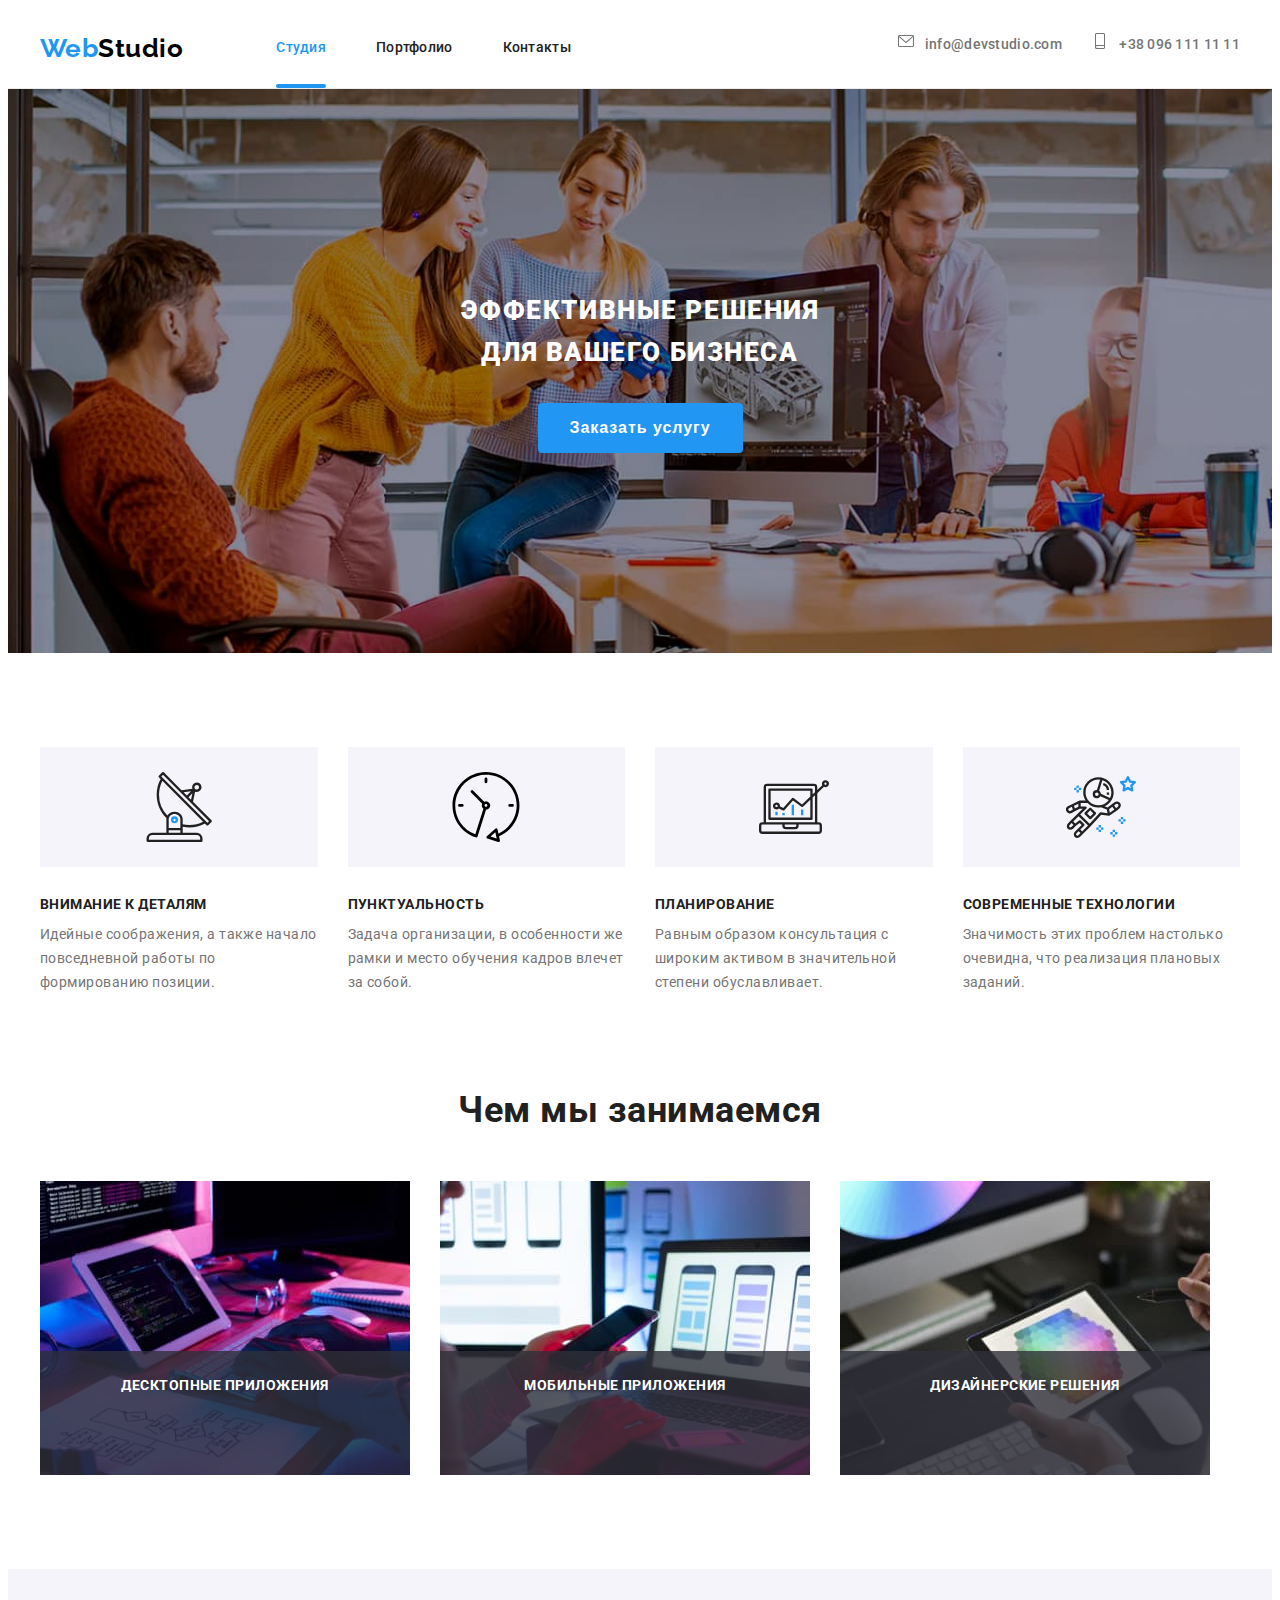
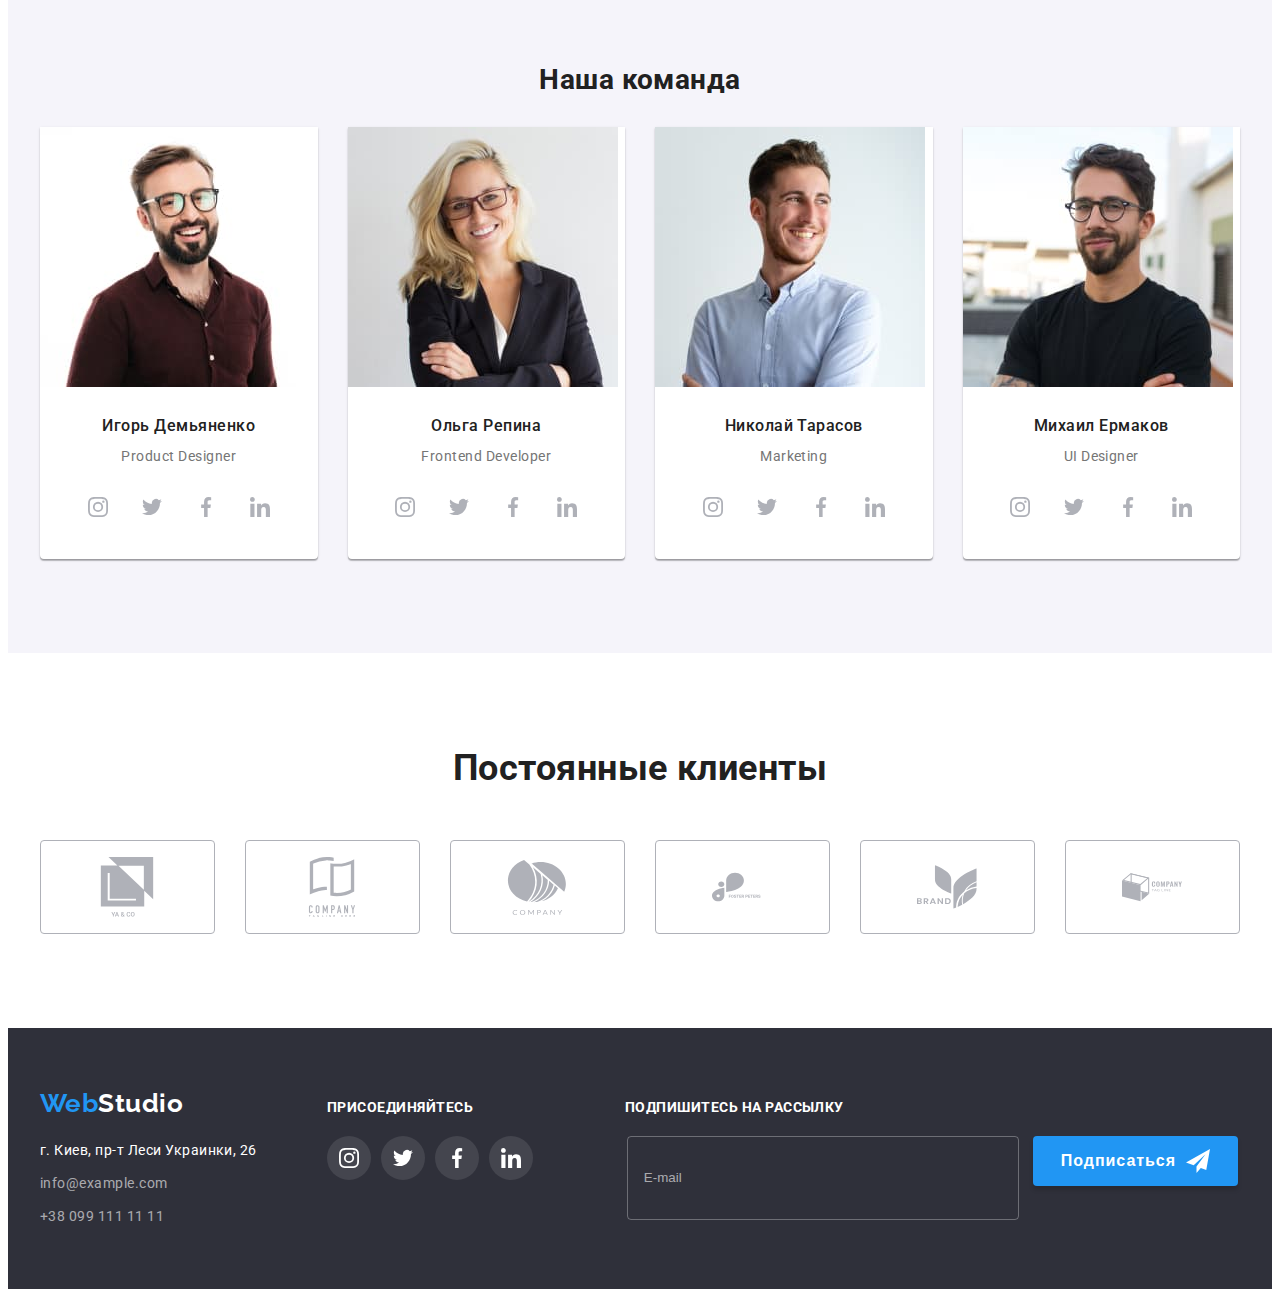
==== commit d25ae920: "adaptive images and bg" ====
--- a/index.html
+++ b/index.html
@@ -18,7 +18,7 @@
       crossorigin="anonymous"
       referrerpolicy="no-referrer"
     />
-    <link rel="stylesheet" href="./css/main.min.css">
+    <link rel="stylesheet" href="./css/main.min.css" />
   </head>
   <body>
     <!-- HEADER -->
@@ -41,8 +41,13 @@
           </ul>
         </nav>
         <button class="mobile-menu-btn is-open" type="button" data-menu-open>
-          <svg class="mobile-menu-btn__icon" width="40" height="40" aria-lebel="Переключатель мобильного меню">
-            <use href="./images/icons.svg#icon-menu"></use>  
+          <svg
+            class="mobile-menu-btn__icon"
+            width="40"
+            height="40"
+            aria-lebel="Переключатель мобильного меню"
+          >
+            <use href="./images/icons.svg#icon-menu"></use>
           </svg>
         </button>
         <ul class="contact list">
@@ -69,7 +74,7 @@
           <button class="mobile-menu__close-btn" type="button" data-menu-close>
             <svg class="mobile-menu__close-icon" width="40" height="40">
               <use href="./images/icons.svg#icon-close-menu"></use>
-            </svg>            
+            </svg>
           </button>
           <ul class="nav-list list">
             <li class="nav-list__item">
@@ -84,10 +89,14 @@
           </ul>
           <ul class="contact-list list">
             <li class="contact-list__item">
-              <a href="tel:+380961111111" class="contact-list__link link accent">+38 096 111 11 11</a>
+              <a href="tel:+380961111111" class="contact-list__link link accent"
+                >+38 096 111 11 11</a
+              >
             </li>
             <li class="contact-list__item">
-              <a href="mailto:info@devstudio.com" class="contact-list__link link">info@devstudio.com</a>
+              <a href="mailto:info@devstudio.com" class="contact-list__link link"
+                >info@devstudio.com</a
+              >
             </li>
           </ul>
           <ul class="social-pages list">
@@ -104,7 +113,7 @@
               <a href="" class="social-pages__link link">LinkedIn</a>
             </li>
           </ul>
-        </div>      
+        </div>
       </div>
     </header>
     <!-- Hero -->
@@ -171,30 +180,32 @@
           <h2 class="subtitle">Чем мы занимаемся</h2>
           <ul class="list">
             <li class="work__item">
-              <img
-                src="./images/our-work/layout.jpg"
-                alt="виртуальный графический макет"
-                width="370"
-                height="294"
-              />
+              <picture>
+                <source srcset="./images/desktop/work/desktop.jpg 1x, ./images/desktop/work/desktop@2x.jpg 2x" media="(min-width: 1200px)"/>
+                <img
+                  src="./images/desktop/work/desktop.jpg"
+                  alt="виртуальный графический макет"
+                  width="370"
+                  height="294"
+                />
+              </picture>
               <p class="work__description white-theme">Десктопные приложения</p>
             </li>
             <li class="work__item">
-              <img
-                src="./images/our-work/design.jpg"
-                alt="мобильный дизайн"
-                width="370"
-                height="294"
-              />
+              <picture>
+                <source srcset="./images/desktop/work/mobile.jpg 1x, ./images/desktop/work/mobile@2x.jpg 2x" media="(min-width: 1200px)" />
+                <img src="./images/desktop/work/mobile.jpg" alt="мобильный дизайн" width="370" height="294" />
+
+              </picture>
+              
               <p class="work__description white-theme">Мобильные приложения</p>
             </li>
             <li class="work__item">
-              <img
-                src="./images/our-work/exterior-design.jpg"
-                alt="выбор цвета для внешнего дизайна"
-                width="370"
-                height="294"
-              />
+              <picture>
+                <source srcset="./images/desktop/work/design.jpg 1x, ./images/desktop/work/design@2x.jpg 2x" media="(min-width: 1200px)" />
+                <img src="./images/desktop/work/design.jpg" alt="выбор цвета для внешнего дизайна" width="370" height="294" />
+              </picture>
+              
               <p class="work__description white-theme">Дизайнерские решения</p>
             </li>
           </ul>
@@ -206,7 +217,12 @@
           <ul class="team__list list">
             <li class="team__item">
               <div class="team__wrapper">
-                <img class="team__img" src="./images/team/igor.jpg" alt="Игорь Демьяненко" width="270" height="260" />
+                <picture>
+                  <source srcset="./images/desktop/team/igor.jpg 1x, ./images/desktop/team/igor@2x.jpg 2x" media="(min-width: 1200px)">
+                  <source srcset="./images/tablet/team/igor.jpg 1x, ./images/tablet/team/igor@2x.jpg 2x" media="(min-width: 768px)">
+                  <source srcset="./images/mobile/team/igor.jpg 1x, ./images/mobile/team/igor@2x.jpg 2x" media="(max-width: 767px)">
+                  <img src="./images/mobile/team/igor.jpg" alt="Игорь Демьяненко" />
+                </picture>                
                 <div class="team__card">
                   <h3 class="team__title">Игорь Демьяненко</h3>
                   <p class="description team__description" lang="en">Product Designer</p>
@@ -245,7 +261,12 @@
             </li>
             <li class="team__item">
               <div class="team__wrapper">
-                <img class="team__img" src="./images/team/olga.jpg" alt="Ольга Репина" width="270" height="260" />
+                <picture>
+                  <source srcset="./images/desktop/team/olga.jpg 1x, ./images/desktop/team/olga@2x.jpg 2x" media="(min-width: 1200px)">
+                  <source srcset="./images/tablet/team/olga.jpg 1x, ./images/tablet/team/olga@2x.jpg 2x" media="(min-width: 768px)">
+                  <source srcset="./images/mobile/team/olga.jpg 1x, ./images/mobile/team/olga@2x.jpg 2x" media="(max-width: 767px)">
+                  <img src="./images/mobile/team/olga.jpg" alt="Ольга Репина" />                  
+                </picture>                
                 <div class="team__card">
                   <h3 class="team__title">Ольга Репина</h3>
                   <p class="description team__description" lang="en">Frontend Developer</p>
@@ -284,12 +305,13 @@
             </li>
             <li class="team__item">
               <div class="team__wrapper">
-                <img class="team__img"
-                  src="./images/team/nikolay.jpg"
-                  alt="Николай Тарасов"
-                  width="270"
-                  height="260"
-                />
+                <picture>
+                  <source srcset="./images/desktop/team/nikolai.jpg 1x, ./images/desktop/team/nikolai@2x.jpg 2x" media="(min-width: 1200px)">
+                  <source srcset="./images/tablet/team/nikolai.jpg 1x, ./images/tablet/team/nikolai@2x.jpg 2x" media="(min-width: 768px)">
+                  <source srcset="./images/mobile/team/nikolai.jpg 1x, ./images/mobile/team/nikolai@2x.jpg 2x" media="(max-width: 767px)">
+                  <img src="./images/mobile/team/nikolai.jpg" alt="Николай Тарасов" />                  
+                </picture>
+                
                 <div class="team__card">
                   <h3 class="team__title">Николай Тарасов</h3>
                   <p class="description team__description" lang="en">Marketing</p>
@@ -328,12 +350,16 @@
             </li>
             <li class="team__item">
               <div class="team__wrapper">
-                <img class="team__img"
-                  src="./images/team/michail.jpg"
-                  alt="Михаил Ермаков"
-                  width="270"
-                  height="260"
-                />
+                <picture>
+                  <source srcset="./images/desktop/team/mikhail.jpg 1x, ./images/desktop/team/mikhail@2x.jpg 2x"
+                    media="(min-width: 1200px)">
+                  <source srcset="./images/tablet/team/mikhail.jpg 1x, ./images/tablet/team/mikhail@2x.jpg 2x"
+                    media="(min-width: 768px)">
+                  <source srcset="./images/mobile/team/mikhail.jpg 1x, ./images/mobile/team/mikhail@2x.jpg 2x"
+                    media="(max-width: 767px)">
+                  <img src="./images/mobile/team/mikhail.jpg" alt="Михаил Ермаков"/>                  
+                </picture>
+                
                 <div class="team__card">
                   <h3 class="team__title">Михаил Ермаков</h3>
                   <p class="description team__description" lang="en">UI Designer</p>
@@ -442,14 +468,10 @@
                 </a>
               </li>
               <li class="address__item">
-                <a class="address__link link" href="mailto:info@example.com"
-                  >info@example.com</a
-                >
+                <a class="address__link link" href="mailto:info@example.com">info@example.com</a>
               </li>
               <li class="address__item">
-                <a class="address__link link" href="tel:+380991111111"
-                  >+38 099 111 11 11</a
-                >
+                <a class="address__link link" href="tel:+380991111111">+38 099 111 11 11</a>
               </li>
             </ul>
           </address>
@@ -490,7 +512,8 @@
         <div class="newsletter-box">
           <p class="page-footer__title white-theme">Подпишитесь на рассылку</p>
           <form class="newsletter-form">
-            <input class="newsletter-form__input"
+            <input
+              class="newsletter-form__input"
               type="email"
               name="email"
               id="email"
@@ -508,7 +531,7 @@
         </div>
       </div>
     </footer>
-    <!-- <div class="backdrop is-hidden" data-modal>
+    <div class="backdrop is-hidden" data-modal>
       <div class="modal">
         <button class="modal__close-btn" type="button" data-modal-close>
           <svg class="modal__close-icon" width="11" height="11">
@@ -568,15 +591,16 @@
             name="agreement_policy"
             required
           />
-          <label class="modal-form__text" for="checkbox-agreement">
-            Соглашаюсь с рассылкой и принимаю&nbsp;
-            <a class="modal-form__link" href="">Условия договора</a>
+          <label class="modal-form__text" for="checkbox-agreement"
+            >Соглашаюсь с рассылкой и принимаю&nbsp;<a class="modal-form__link" href=""
+              >Условия договора</a
+            >
           </label>
           <button class="btn modal-form__btn" type="submit">Отправить</button>
         </form>
       </div>
-    </div> -->
-    <!-- <script src="./modal.js"></script> -->
+    </div>
+    <script src="./modal.js"></script>
     <script src="./mobile-menu.js"></script>
   </body>
 </html>
--- a/css/main.min.css
+++ b/css/main.min.css
@@ -1,2 +1,2 @@
-:root{--accent-color: #2196F3;--white-color: #FFFFFF;--btn-color: #188CE8;--main-font: #212121;--secondary-font: #757575;--adr-color: rgba(255, 255, 255, 0.6);--bgc-color: #FFFFFF;--logo-black-color: #000000;--secondary-bgc-color: #2F303A;--hero-bg-color: #C4C4C4;--third-bgc-color: #F5F4FA;--border-header: #ECECEC;--border-card: #EEEEEE;--svg-list-color: #AFB1B8;--main-font-family: 'Roboto', sans-serif;--secondary-font-family: 'Raleway', sans-serif}.visually-hidden{position:absolute;width:1px;height:1px;margin:-1px;border:0;padding:0;white-space:nowrap;clip-path:inset(100%);clip:rect(0 0 0 0);overflow:hidden}.feature__wrapper,.clients__link,.newsletter-form__btn,.modal__close-btn,.modal-form__text{display:flex;justify-content:center;align-items:center}h1,h2,h3,h4,h5,h6,p,ul,ol{margin-top:0;margin-bottom:0}ul,ol{padding-left:0}img{display:block}.link{text-decoration:none}body{font-family:var(--main-font-family);letter-spacing:0.03em;color:var(--main-font);background-color:var(--bgc-color)}.list{list-style:none;font-style:normal;display:flex}.container{width:100%;padding-left:15px;padding-right:15px}@media screen and (min-width: 480px){.container{width:480px;margin-left:auto;margin-right:auto}}@media screen and (min-width: 768px){.container{width:768px}}@media screen and (min-width: 1200px){.container{width:1200px}}@media screen and (max-width: 767.98px){.mobile-menu{position:fixed;top:0;left:0;width:100%;height:100%;background-color:var(--white-color);opacity:0;visibility:hidden;pointer-events:none;transition:opacity 250ms cubic-bezier(0.4, 0, 0.2, 1),visibility 250ms cubic-bezier(0.4, 0, 0.2, 1)}.mobile-menu.is-open{opacity:1;visibility:visible;pointer-events:auto}.mobile-menu__container{position:relative;padding-top:48px;padding-bottom:48px;padding-left:40px}.mobile-menu__close-btn{position:absolute;top:10px;right:15px;background-color:transparent;padding:0;border:none;line-height:0;transition:fill 250ms cubic-bezier(0.4, 0, 0.2, 1)}.mobile-menu__close-btn:hover,.mobile-menu__close-btn:focus{fill:var(--accent-color)}.nav-list,.contact-list{display:block}.nav-list__item:not(:last-child){margin-bottom:32px}.nav-list__item:last-child{margin-bottom:306px}.nav-list__link{font-weight:500;font-size:40px;line-height:1.175;letter-spacing:0.02em;color:var(--main-font);transition:color 250ms cubic-bezier(0.4, 0, 0.2, 1)}.nav-list__link:hover,.nav-list__link:focus{color:var(--accent-color)}.contact-list__item:not(:last-child){margin-bottom:32px}.contact-list__item:last-child{margin-bottom:64px}.contact-list__link{font-weight:500;font-size:24px;line-height:1.16;letter-spacing:0.02em;color:var(--secondary-font)}.accent{font-size:34px;line-height:1.176;color:var(--accent-color)}.social-pages__item:not(:last-child){padding-right:10px;border-right:1px solid rgba(33,33,33,0.2)}.social-pages__item:not(:first-child){margin-left:10px}.social-pages__link{font-weight:500;font-size:18px;line-height:1.22;letter-spacing:0.02em;color:var(--accent-color)}}@media screen and (min-width: 768px){.mobile-menu{display:none}}.btn{min-width:200px;font-weight:700;font-size:16px;line-height:1.88;letter-spacing:0.06em;background-color:var(--accent-color);color:var(--white-color);cursor:pointer;border-radius:4px;border:none;transition:background-color 250ms cubic-bezier(0.4, 0, 0.2, 1)}.btn:hover,.btn:focus{background-color:var(--btn-color)}.logo{font-family:var(--secondary-font-family);font-weight:700;font-size:24px;line-height:1.16;color:var(--logo-black-color)}.logo--accent{color:var(--accent-color)}@media screen and (min-width: 1200px){.logo{font-size:26px;line-height:1.19}}.subtitle{font-weight:700;font-size:36px;line-height:1.18;text-align:center;margin-bottom:50px}.description{font-size:14px;line-height:1.71;color:var(--secondary-font)}.page-header{border-bottom:1px solid var(--border-header)}.page-header__container{display:flex;justify-content:space-between;align-items:center}@media screen and (max-width: 767.98px){.menu{display:none}.contact{display:none}.mobile-menu-btn{background-color:transparent;border:none;padding:0;line-height:0;transition:fill 250ms cubic-bezier(0.4, 0, 0.2, 1)}.mobile-menu-btn:hover,.mobile-menu-btn:focus{fill:var(--accent-color)}.page-header{padding-top:10px;padding-bottom:10px}}@media screen and (min-width: 768px){.mobile-menu-btn{display:none}.contact{display:block}.page-header__navigation{display:flex;align-items:center}.page-header__logo{margin-right:88px}.menu__item{position:relative}.menu__item:not(:last-child){margin-right:50px}.menu__item:last-child{margin-right:84px}.menu__link{display:flex;font-weight:500;font-size:14px;line-height:1.14;letter-spacing:0.02em;color:var(--main-font);padding-top:32px;padding-bottom:32px;transition:color 250ms cubic-bezier(0.4, 0, 0.2, 1)}.menu__link:hover,.menu__link:focus{color:var(--accent-color)}.menu__link--active{color:var(--accent-color)}.menu__link--active::after{content:'';display:block;position:absolute;bottom:0px;background-color:var(--accent-color);width:100%;height:4px;border-radius:2px}.contact__item:not(:last-child){margin-bottom:10px}.contact__link{font-weight:500;font-size:12px;line-height:1.16;letter-spacing:0.02em;color:var(--secondary-font);transition:color 250ms cubic-bezier(0.4, 0, 0.2, 1)}.contact__link:hover,.contact__link:focus{color:var(--accent-color)}.address-link:focus,.address-link:hover{color:var(--accent-color)}.contact__icon{margin-right:8px;width:14px;height:14px;fill:var(--secondary-font);transition:fill 250ms cubic-bezier(0.4, 0, 0.2, 1)}.contact__link:hover .contact__icon,.contact__link:focus .contact__icon{fill:var(--accent-color)}}@media screen and (min-width: 1200px){.contact{display:flex}.contact__item:not(:last-child){margin-right:30px}.page-header__logo{margin-right:93px}.contact__link{font-size:14px;padding-top:32px;padding-bottom:32px}.contact__icon{width:16px;height:16px}}.hero{padding-top:118px;padding-bottom:118px;margin-right:auto;margin-left:auto;max-width:1600px;background-color:var(--hero-bg-color);background-image:linear-gradient(rgba(47,48,58,0.4), rgba(47,48,58,0.4)),url("../images/hero/bg-hero.jpg");background-size:cover;background-repeat:no-repeat}.hero__title{max-width:360px;font-weight:900;font-size:26px;line-height:1.62;text-align:center;letter-spacing:0.06em;text-transform:uppercase;margin-bottom:30px;margin-left:auto;margin-right:auto}.hero__modal-btn{display:block;padding:10px 32px;margin-left:auto;margin-right:auto}@media screen and (min-width: 1200px){.hero{padding-top:200px;padding-bottom:200px}.hero__title{max-width:696px;font-size:44px;line-height:1.36}}.feature{padding-top:60px;padding-bottom:60px}.feature__wrapper{max-width:450px;height:120px;background-color:var(--third-bgc-color);margin-bottom:30px}.feature__title{font-weight:700;font-size:14px;line-height:1.14;text-transform:uppercase;text-align:center;margin-bottom:10px}@media screen and (max-width: 767.98px){.feature__list{display:block}.feature__item:not(:last-child){margin-bottom:30px}}@media screen and (min-width: 768px){.feature__list{flex-wrap:wrap;margin:-15px}.feature__item{width:calc((100% - 60px) / 2);margin:15px}.feature__wrapper{width:354px}.feature__title{text-align:left}}@media screen and (min-width: 1200px){.feature{padding-top:94px;padding-bottom:94px}.feature__item{width:calc((100% - 120px) / 4);margin:15px}.feature__wrapper{width:270px}}.work{display:none}@media screen and (min-width: 1200px){.work{display:block;padding-bottom:94px}.work__description{position:absolute;width:100%;height:70px;bottom:0;background-color:rgba(47,48,58,0.8);font-weight:700;font-size:14px;line-height:1.14;text-align:center;text-transform:uppercase;padding-top:27px;padding-bottom:27px}.work__item{position:relative}.work__item:not(:last-child){margin-right:30px}}.team{background-color:var(--third-bgc-color);padding-top:60px;padding-bottom:60px}.team__main-title{font-size:28px;margin-bottom:30px}.team__wrapper{background-color:var(--white-color);border-radius:0px 0px 4px 4px;box-shadow:0px 1px 3px rgba(0,0,0,0.12),0px 1px 1px rgba(0,0,0,0.14),0px 2px 1px rgba(0,0,0,0.2)}.team__img{width:100%;object-fit:contain}.team__title{font-weight:500;font-size:16px;line-height:1.18;margin-bottom:10px;text-align:center}.team__description{text-align:center;margin-bottom:16px}.team__card{padding-top:30px;padding-bottom:24px}@media screen and (max-width: 767.98px){.team__list{display:block}.team__item:not(:last-child){margin-bottom:30px}}@media screen and (min-width: 480px){.team__img{width:450px;height:460px;object-fit:fill}}@media screen and (min-width: 768px){.team__list{display:flex;flex-wrap:wrap;margin:-15px}.team__img{width:354px;height:374px}.team__item{width:calc((100% - 60px) / 2);margin:15px}}@media screen and (min-width: 1200px){.team{padding-top:94px;padding-bottom:94px}.team__img{width:270px;height:260px}.team__list{flex-wrap:no-wrap}.team__item{width:calc((100% - 120px) / 4)}.team__card{padding-bottom:30px}}.clients{padding-top:60px;padding-bottom:60px}.clients__list{margin:-15px;flex-wrap:wrap}.clients__item{width:calc((100% - 60px) / 2);margin:15px}.clients_main-title{font-size:28px;margin-bottom:30px}.clients__link{height:92px;border:1px solid var(--svg-list-color);border-radius:4px;fill:var(--svg-list-color);transition:border 250ms cubic-bezier(0.4, 0, 0.2, 1)}.clients__link:hover,.clients__link:focus{border:1px solid var(--accent-color)}.clients__icon{transition:fill 250ms cubic-bezier(0.4, 0, 0.2, 1)}.clients__link:hover .clients__icon,.clients__link:focus .clients__icon{fill:var(--accent-color)}@media screen and (min-width: 768px){.clients__item{width:calc((100% - 90px) / 3)}}@media screen and (min-width: 1200px){.clients{padding-top:94px;padding-bottom:94px}.clients__item{width:calc((100% - 180px) / 6)}.clients_main-title{font-size:36px;margin-bottom:50px}}.page-footer{background-color:var(--secondary-bgc-color);padding-top:60px;padding-bottom:60px}.page-footer__logo{display:block;text-align:center;margin-bottom:20px;color:var(--white-color)}.address{display:block;text-align:center}.page-footer__title{display:block;text-align:center;font-weight:700;font-size:14px;line-height:1.14;text-transform:uppercase;margin-bottom:20px}.address__link{font-size:14px;line-height:1.71;color:var(--adr-color)}.address__item:not(:last-child){margin-bottom:8px}.address__item:last-child{margin-bottom:60px}.social-box{margin-bottom:60px}.newsletter-form__input{width:100%;height:50px;margin-bottom:20px;border:1px solid rgba(255,255,255,0.3);border-radius:4px;background-color:inherit;padding:16px;line-height:1.25;color:rgba(255,255,255,0.6)}.newsletter-form__input::placeholder{color:rgba(255,255,255,0.6)}.newsletter-form__btn{margin-left:auto;margin-right:auto;height:50px;padding:10px 28px;box-shadow:0px 4px 4px rgba(0,0,0,0.15)}.newsletter-form__icon{background-size:contain;margin-left:10px}@media screen and (min-width: 768px){.page-footer__container{display:flex;flex-wrap:wrap;justify-content:center;align-items:baseline}.newsletter-box{flex-grow:2}.newsletter-form__input{display:block;width:450px;margin-right:auto;margin-left:auto}.page-footer__address{margin-right:165px}}@media screen and (min-width: 1200px){.address,.page-footer__logo,.page-footer__title{text-align:left}.page-footer__address{margin-right:70px}.address__item:not(:last-child){margin-bottom:9px}.address__item:last-child{margin-bottom:0}.social-box{margin-right:92px;margin-bottom:0}.newsletter-form__input{display:inline-block;width:358px;margin-right:12px;margin-bottom:0}.newsletter-form{display:flex}}.white-theme{color:var(--white-color)}.portfolio{padding-top:94px;padding-bottom:94px}.portfolio-btn{min-width:73px;font-family:inherit;font-weight:500;font-size:16px;line-height:1.63;letter-spacing:inherit;color:inherit;cursor:pointer;border-radius:4px;border:none;padding:6px 22px;background-color:var(--third-bgc-color);transition:box-shadow 250ms cubic-bezier(0.4, 0, 0.2, 1),background-color 250ms cubic-bezier(0.4, 0, 0.2, 1),color 250ms cubic-bezier(0.4, 0, 0.2, 1)}.portfolio-btn:hover,.portfolio-btn:focus{background-color:var(--accent-color);color:var(--white-color);box-shadow:0px 3px 1px rgba(0,0,0,0.1),0px 1px 2px rgba(0,0,0,0.08),0px 2px 2px rgba(0,0,0,0.12)}.portfolio-btn-list{justify-content:center;margin-bottom:50px}.portfolio-btn-item:not(:last-child){margin-right:8px}.portfolio-title{font-weight:700;font-size:18px;line-height:2;letter-spacing:0.06em;color:var(--main-font);margin-bottom:4px}.portfolio-description{font-size:16px;line-height:1.88;color:var(--secondary-font)}.portfolio-list{flex-wrap:wrap;margin-right:-30px;margin-bottom:-30px}.portfolio-list-item{margin-right:30px;margin-bottom:30px;flex-basis:calc((100% - 90px)/3)}.portfolio-item{padding:20px 24px;border-bottom:1px solid var(--border-card);border-right:1px solid var(--border-card);border-left:1px solid var(--border-card)}.portfolio-list-link{display:block;transition:box-shadow 250ms cubic-bezier(0.4, 0, 0.2, 1)}.portfolio-list-link:hover,.portfolio-list-link:focus{box-shadow:0px 1px 1px rgba(0,0,0,0.12),0px 4px 4px rgba(0,0,0,0.06),1px 4px 6px rgba(0,0,0,0.16)}.portfolio-img-wrap{position:relative;overflow:hidden}.portfolio-card{position:absolute;top:0;left:0;width:100%;height:100%;font-size:18px;line-height:1.56;color:var(--bgc-color);padding:63px 24px;background-color:rgba(33,150,243,0.9);opacity:0;transform:translateY(100%);transition:opacity 250ms cubic-bezier(0.4, 0, 0.2, 1),transform 250ms cubic-bezier(0.4, 0, 0.2, 1)}.portfolio-list-link:hover .portfolio-card{opacity:1;transform:translateY(0%)}.backdrop{position:fixed;top:0;left:0;width:100vw;height:100vh;background-color:rgba(0,0,0,0.2);opacity:1;transition:opacity 250ms cubic-bezier(0.4, 0, 0.2, 1),visibility 250ms cubic-bezier(0.4, 0, 0.2, 1)}.backdrop.is-hidden{opacity:0;visibility:hidden;pointer-events:none}.backdrop.is-hidden .modal{transform:translate(-50%, -50%) scale(0.5)}.modal{position:absolute;top:50%;left:50%;width:528px;height:580px;background-color:var(--bgc-color);border-radius:4px;padding:40px;transform:translate(-50%, -50%) scale(1);transition:transform 250ms cubic-bezier(0.4, 0, 0.2, 1)}.modal__close-btn{position:absolute;top:8px;right:8px;width:30px;height:30px;border:1px solid rgba(0,0,0,0.1);border-radius:50%;background-color:transparent;cursor:pointer;padding:0;transition:fill 250ms cubic-bezier(0.4, 0, 0.2, 1)}.modal__close-btn:focus,.modal__close-btn:hover{fill:var(--accent-color)}.modal__title{font-weight:700;font-size:20px;line-height:1.15;text-align:center;color:var(--main-font);margin-bottom:12px}.modal-form{display:flex;flex-direction:column}.modal-form__field{display:block;font-size:12px;line-height:1.16;letter-spacing:0.01em;color:var(--secondary-font);margin-bottom:4px}.modal-form__input{width:100%;height:40px;border:1px solid rgba(33,33,33,0.2);border-radius:4px;cursor:pointer;padding-left:42px;transition:border-color 250ms cubic-bezier(0.4, 0, 0.2, 1)}.modal-form__input:focus{outline:none;border-color:var(--accent-color)}.modal-form__textarea{width:100%;height:120px;resize:none;border:1px solid rgba(33,33,33,0.2);border-radius:4px;padding:12px 16px;margin-bottom:20px;transition:border-color 250ms cubic-bezier(0.4, 0, 0.2, 1)}.modal-form__textarea::placeholder{font-size:12px;line-height:1.16;letter-spacing:0.01em;color:rgba(117,117,117,0.5)}.modal-form__textarea:focus{outline:none;border-color:var(--accent-color)}.modal-form__btn{height:50px;align-self:center}.modal-form__text{margin-bottom:30px}.modal-form__text::before{content:'';display:inline-block;width:16px;height:15px;margin-right:8px;background-image:url(../images/svg/checkbox.svg);background-size:contain;background-repeat:no-repeat;transition:background-image 250ms cubic-bezier(0.4, 0, 0.2, 1),background-color 250ms cubic-bezier(0.4, 0, 0.2, 1),box-shadow 250ms cubic-bezier(0.4, 0, 0.2, 1)}.modal-form__checkbox:checked+.modal-form__text::before{background-image:url(../images/svg/check.svg);background-position:center;border-radius:2px;background-color:var(--accent-color)}.modal-form__checkbox:focus+.modal-form__text::before{box-shadow:1.5px 1.5px 5px 2px var(--secondary-font)}.modal-form__text,.modal-form__link{font-size:14px;line-height:1.7;color:var(--secondary-font)}.modal-form__link{color:var(--accent-color)}.modal-form__wrapper{position:relative;margin-bottom:10px}.modal-form__icon{position:absolute;top:50%;left:12px;transform:translateY(-50%);background-size:contain;transition:fill 250ms cubic-bezier(0.4, 0, 0.2, 1)}.modal-form__input:focus+.modal-form__icon{fill:var(--accent-color)}.social-list{justify-content:center}.social-list__item:not(:last-child){margin-right:10px}.social-list__link{display:flex;width:44px;height:44px;border-radius:50%;justify-content:center;align-items:center;transition:background-color 250ms cubic-bezier(0.4, 0, 0.2, 1)}.social-box .social-list__link{background-color:rgba(255,255,255,0.1)}.social-list__link:hover,.social-list__link:focus{background-color:var(--accent-color)}.social-list__icon{fill:var(--svg-list-color);transition:fill 250ms cubic-bezier(0.4, 0, 0.2, 1)}.social-box .social-list__icon{fill:var(--white-color)}.social-list__link:hover .social-list__icon,.social-list__link:focus .social-list__icon{fill:var(--white-color)}
+:root{--accent-color: #2196F3;--white-color: #FFFFFF;--btn-color: #188CE8;--main-font: #212121;--secondary-font: #757575;--adr-color: rgba(255, 255, 255, 0.6);--bgc-color: #FFFFFF;--logo-black-color: #000000;--secondary-bgc-color: #2F303A;--hero-bg-color: #C4C4C4;--third-bgc-color: #F5F4FA;--border-header: #ECECEC;--border-card: #EEEEEE;--svg-list-color: #AFB1B8;--main-font-family: 'Roboto', sans-serif;--secondary-font-family: 'Raleway', sans-serif}.visually-hidden{position:absolute;width:1px;height:1px;margin:-1px;border:0;padding:0;white-space:nowrap;clip-path:inset(100%);clip:rect(0 0 0 0);overflow:hidden}.feature__wrapper,.clients__link,.newsletter-form__btn,.modal__close-btn{display:flex;justify-content:center;align-items:center}h1,h2,h3,h4,h5,h6,p,ul,ol{margin-top:0;margin-bottom:0}ul,ol{padding-left:0}img{display:block;max-width:100%;height:auto}.link{text-decoration:none}body{font-family:var(--main-font-family);letter-spacing:0.03em;color:var(--main-font);background-color:var(--bgc-color)}.list{list-style:none;font-style:normal;display:flex}.container{width:100%;padding-left:15px;padding-right:15px}@media screen and (min-width: 480px){.container{width:480px;margin-left:auto;margin-right:auto}}@media screen and (min-width: 768px){.container{width:768px}}@media screen and (min-width: 1200px){.container{width:1200px}}@media screen and (max-width: 767.98px){.mobile-menu{position:fixed;top:0;left:0;z-index:99;width:100%;height:100%;background-color:var(--white-color);opacity:0;visibility:hidden;pointer-events:none;transition:opacity 250ms cubic-bezier(0.4, 0, 0.2, 1),visibility 250ms cubic-bezier(0.4, 0, 0.2, 1)}.mobile-menu.is-open{opacity:1;visibility:visible;pointer-events:auto}.mobile-menu__container{position:relative;padding-top:48px;padding-bottom:48px;padding-left:40px}.mobile-menu__close-btn{position:absolute;top:10px;right:15px;background-color:transparent;padding:0;border:none;line-height:0;transition:fill 250ms cubic-bezier(0.4, 0, 0.2, 1)}.mobile-menu__close-btn:hover,.mobile-menu__close-btn:focus{fill:var(--accent-color)}.nav-list,.contact-list{display:block}.nav-list__item:not(:last-child){margin-bottom:32px}.nav-list__item:last-child{margin-bottom:306px}.nav-list__link{font-weight:500;font-size:40px;line-height:1.175;letter-spacing:0.02em;color:var(--main-font);transition:color 250ms cubic-bezier(0.4, 0, 0.2, 1)}.nav-list__link:hover,.nav-list__link:focus{color:var(--accent-color)}.contact-list__item:not(:last-child){margin-bottom:32px}.contact-list__item:last-child{margin-bottom:64px}.contact-list__link{font-weight:500;font-size:24px;line-height:1.16;letter-spacing:0.02em;color:var(--secondary-font)}.accent{font-size:34px;line-height:1.176;color:var(--accent-color)}.social-pages__item:not(:last-child){padding-right:10px;border-right:1px solid rgba(33,33,33,0.2)}.social-pages__item:not(:first-child){margin-left:10px}.social-pages__link{font-weight:500;font-size:18px;line-height:1.22;letter-spacing:0.02em;color:var(--accent-color)}}@media screen and (min-width: 768px){.mobile-menu{display:none}}.btn{min-width:200px;font-weight:700;font-size:16px;line-height:1.88;letter-spacing:0.06em;background-color:var(--accent-color);color:var(--white-color);cursor:pointer;border-radius:4px;border:none;transition:background-color 250ms cubic-bezier(0.4, 0, 0.2, 1)}.btn:hover,.btn:focus{background-color:var(--btn-color)}.logo{font-family:var(--secondary-font-family);font-weight:700;font-size:24px;line-height:1.16;color:var(--logo-black-color)}.logo--accent{color:var(--accent-color)}@media screen and (min-width: 1200px){.logo{font-size:26px;line-height:1.19}}.subtitle{font-weight:700;font-size:36px;line-height:1.18;text-align:center;margin-bottom:50px}.description{font-size:14px;line-height:1.71;color:var(--secondary-font)}.page-header{border-bottom:1px solid var(--border-header)}.page-header__container{display:flex;justify-content:space-between;align-items:center}@media screen and (max-width: 767.98px){.menu{display:none}.contact{display:none}.mobile-menu-btn{background-color:transparent;border:none;padding:0;line-height:0;transition:fill 250ms cubic-bezier(0.4, 0, 0.2, 1)}.mobile-menu-btn:hover,.mobile-menu-btn:focus{fill:var(--accent-color)}.page-header{padding-top:10px;padding-bottom:10px}}@media screen and (min-width: 768px){.mobile-menu-btn{display:none}.contact{display:block}.page-header__navigation{display:flex;align-items:center}.page-header__logo{margin-right:88px}.menu__item{position:relative}.menu__item:not(:last-child){margin-right:50px}.menu__item:last-child{margin-right:84px}.menu__link{display:flex;font-weight:500;font-size:14px;line-height:1.14;letter-spacing:0.02em;color:var(--main-font);padding-top:32px;padding-bottom:32px;transition:color 250ms cubic-bezier(0.4, 0, 0.2, 1)}.menu__link:hover,.menu__link:focus{color:var(--accent-color)}.menu__link--active{color:var(--accent-color)}.menu__link--active::after{content:'';display:block;position:absolute;bottom:0px;background-color:var(--accent-color);width:100%;height:4px;border-radius:2px}.contact__item:not(:last-child){margin-bottom:10px}.contact__link{font-weight:500;font-size:12px;line-height:1.16;letter-spacing:0.02em;color:var(--secondary-font);transition:color 250ms cubic-bezier(0.4, 0, 0.2, 1)}.contact__link:hover,.contact__link:focus{color:var(--accent-color)}.address-link:focus,.address-link:hover{color:var(--accent-color)}.contact__icon{margin-right:8px;width:14px;height:14px;fill:var(--secondary-font);transition:fill 250ms cubic-bezier(0.4, 0, 0.2, 1)}.contact__link:hover .contact__icon,.contact__link:focus .contact__icon{fill:var(--accent-color)}}@media screen and (min-width: 1200px){.contact{display:flex}.contact__item:not(:last-child){margin-right:30px}.page-header__logo{margin-right:93px}.contact__link{font-size:14px;padding-top:32px;padding-bottom:32px}.contact__icon{width:16px;height:16px}}.hero{padding-top:118px;padding-bottom:118px;margin-right:auto;margin-left:auto;max-width:1600px;background-color:var(--hero-bg-color);background-image:linear-gradient(rgba(176,180,222,0.4), rgba(47,48,58,0.4)),url("../images/mobile/hero/hero.jpg");background-size:cover;background-repeat:no-repeat}@media screen and (min-device-pixel-ratio: 2), screen and (-webkit-min-device-pixel-ratio: 2), screen and (min-resolution: 192dpi), screen and (min-resolution: 2dppx){.hero{background-image:url("../images/mobile/hero/hero@2x.jpg")}}@media screen and (min-width: 768px){.hero{background-image:url("../images/tablet/hero/hero.jpg")}}@media screen and (min-width: 768px) and (min-device-pixel-ratio: 2), screen and (min-width: 768px) and (-webkit-min-device-pixel-ratio: 2), screen and (min-width: 768px) and (min-resolution: 192dpi), screen and (min-width: 768px) and (min-resolution: 2dppx){.hero{background-image:url("../images/tablet/hero/hero@2x.jpg")}}@media screen and (min-width: 1200px){.hero{padding-top:200px;padding-bottom:200px;background-image:url("../images/desktop/hero/hero.jpg")}.hero__title{max-width:696px;font-size:44px;line-height:1.36}}@media screen and (min-width: 1200px) and (min-device-pixel-ratio: 2), screen and (min-width: 1200px) and (-webkit-min-device-pixel-ratio: 2), screen and (min-width: 1200px) and (min-resolution: 192dpi), screen and (min-width: 1200px) and (min-resolution: 2dppx){.hero{background-image:url("../images/desktop/hero/hero@2x.jpg")}}.hero__title{max-width:360px;font-weight:900;font-size:26px;line-height:1.62;text-align:center;letter-spacing:0.06em;text-transform:uppercase;margin-bottom:30px;margin-left:auto;margin-right:auto}.hero__modal-btn{display:block;padding:10px 32px;margin-left:auto;margin-right:auto}.feature{padding-top:60px;padding-bottom:60px}.feature__wrapper{height:120px;background-color:var(--third-bgc-color);margin-bottom:30px}.feature__title{font-weight:700;font-size:14px;line-height:1.14;text-transform:uppercase;text-align:center;margin-bottom:10px}@media screen and (max-width: 767.98px){.feature__list{display:block}.feature__item:not(:last-child){margin-bottom:30px}}@media screen and (min-width: 768px){.feature__list{flex-wrap:wrap;margin:-15px}.feature__item{width:calc((100% - 60px) / 2);margin:15px}.feature__title{text-align:left}}@media screen and (min-width: 1200px){.feature{padding-top:94px;padding-bottom:94px}.feature__item{width:calc((100% - 120px) / 4);margin:15px}}.work{display:none}@media screen and (min-width: 1200px){.work{display:block;padding-bottom:94px}.work__description{position:absolute;width:100%;height:70px;bottom:0;background-color:rgba(47,48,58,0.8);font-weight:700;font-size:14px;line-height:1.14;text-align:center;text-transform:uppercase;padding-top:27px;padding-bottom:27px}.work__item{position:relative}.work__item:not(:last-child){margin-right:30px}}.team{background-color:var(--third-bgc-color);padding-top:60px;padding-bottom:60px}.team__main-title{font-size:28px;margin-bottom:30px}.team__wrapper{background-color:var(--white-color);border-radius:0px 0px 4px 4px;box-shadow:0px 1px 3px rgba(0,0,0,0.12),0px 1px 1px rgba(0,0,0,0.14),0px 2px 1px rgba(0,0,0,0.2)}.team__title{font-weight:500;font-size:16px;line-height:1.18;margin-bottom:10px;text-align:center}.team__description{text-align:center;margin-bottom:16px}.team__card{padding-top:30px;padding-bottom:24px}@media screen and (max-width: 767.98px){.team__list{display:block}.team__item:not(:last-child){margin-bottom:30px}}@media screen and (min-width: 768px){.team__list{display:flex;flex-wrap:wrap;margin:-15px}.team__item{width:calc((100% - 60px) / 2);margin:15px}}@media screen and (min-width: 1200px){.team{padding-top:94px;padding-bottom:94px}.team__list{flex-wrap:no-wrap}.team__item{width:calc((100% - 120px) / 4)}.team__card{padding-bottom:30px}}.clients{padding-top:60px;padding-bottom:60px}.clients__list{margin:-15px;flex-wrap:wrap}.clients__item{width:calc((100% - 60px) / 2);margin:15px}.clients_main-title{font-size:28px;margin-bottom:30px}.clients__link{height:92px;border:1px solid var(--svg-list-color);border-radius:4px;fill:var(--svg-list-color);transition:border 250ms cubic-bezier(0.4, 0, 0.2, 1)}.clients__link:hover,.clients__link:focus{border:1px solid var(--accent-color)}.clients__icon{transition:fill 250ms cubic-bezier(0.4, 0, 0.2, 1)}.clients__link:hover .clients__icon,.clients__link:focus .clients__icon{fill:var(--accent-color)}@media screen and (min-width: 768px){.clients__item{width:calc((100% - 90px) / 3)}}@media screen and (min-width: 1200px){.clients{padding-top:94px;padding-bottom:94px}.clients__item{width:calc((100% - 180px) / 6)}.clients_main-title{font-size:36px;margin-bottom:50px}}.page-footer{background-color:var(--secondary-bgc-color);padding-top:60px;padding-bottom:60px}.page-footer__logo{display:block;text-align:center;margin-bottom:20px;color:var(--white-color)}.address{display:block;text-align:center}.page-footer__title{display:block;text-align:center;font-weight:700;font-size:14px;line-height:1.14;text-transform:uppercase;margin-bottom:20px}.address__link{font-size:14px;line-height:1.71;color:var(--adr-color)}.address__item:not(:last-child){margin-bottom:8px}.address__item:last-child{margin-bottom:60px}.social-box{margin-bottom:60px}.newsletter-form__input{width:100%;height:50px;margin-bottom:20px;border:1px solid rgba(255,255,255,0.3);border-radius:4px;background-color:inherit;padding:16px;line-height:1.25;color:rgba(255,255,255,0.6)}.newsletter-form__input::placeholder{color:rgba(255,255,255,0.6)}.newsletter-form__btn{margin-left:auto;margin-right:auto;height:50px;padding:10px 28px;box-shadow:0px 4px 4px rgba(0,0,0,0.15)}.newsletter-form__icon{background-size:contain;margin-left:10px}@media screen and (min-width: 768px){.page-footer__container{display:flex;flex-wrap:wrap;justify-content:center;align-items:baseline}.newsletter-box{flex-grow:2}.newsletter-form__input{display:block;width:450px;margin-right:auto;margin-left:auto}.page-footer__address{margin-right:165px}}@media screen and (min-width: 1200px){.address,.page-footer__logo,.page-footer__title{text-align:left}.page-footer__address{margin-right:70px}.address__item:not(:last-child){margin-bottom:9px}.address__item:last-child{margin-bottom:0}.social-box{margin-right:92px;margin-bottom:0}.newsletter-form__input{display:inline-block;width:358px;margin-right:12px;margin-bottom:0}.newsletter-form{display:flex}}.white-theme{color:var(--white-color)}.portfolio{padding-top:60px;padding-bottom:60px}.portfolio-btn{min-width:73px;font-family:inherit;font-weight:500;font-size:16px;line-height:1.62;letter-spacing:inherit;color:inherit;cursor:pointer;border:none;border-radius:4px;padding:6px 22px;background-color:var(--third-bgc-color);transition:box-shadow 250ms cubic-bezier(0.4, 0, 0.2, 1),background-color 250ms cubic-bezier(0.4, 0, 0.2, 1),color 250ms cubic-bezier(0.4, 0, 0.2, 1)}.portfolio-btn:hover,.portfolio-btn:focus{background-color:var(--accent-color);color:var(--white-color);box-shadow:0px 3px 1px rgba(0,0,0,0.1),0px 1px 2px rgba(0,0,0,0.08),0px 2px 2px rgba(0,0,0,0.12)}.portfolio-btn-list{flex-wrap:wrap;justify-content:flex-start;margin-bottom:40px}.portfolio-btn-item:nth-child(-n+3){margin-bottom:15px}.portfolio-btn-item:not(:last-child){margin-right:8px}.portfolio-title{font-weight:700;font-size:18px;line-height:2;letter-spacing:0.06em;color:var(--main-font);margin-bottom:4px}.portfolio-description{font-size:16px;line-height:1.88;color:var(--secondary-font)}.portfolio-list{display:block}.portfolio-list-item{margin-bottom:30px}.portfolio-item{padding:20px 24px;border-bottom:1px solid var(--border-card);border-right:1px solid var(--border-card);border-left:1px solid var(--border-card)}.portfolio-list-link{display:block;transition:box-shadow 250ms cubic-bezier(0.4, 0, 0.2, 1)}.portfolio-list-link:hover,.portfolio-list-link:focus{box-shadow:0px 1px 1px rgba(0,0,0,0.12),0px 4px 4px rgba(0,0,0,0.06),1px 4px 6px rgba(0,0,0,0.16)}.portfolio-img-wrap{position:relative;overflow:hidden}.portfolio-card{position:absolute;top:0;left:0;width:100%;height:100%;font-size:18px;line-height:1.56;color:var(--bgc-color);padding:77px 24px;background-color:rgba(33,150,243,0.9);opacity:0;transform:translateY(100%);transition:opacity 250ms cubic-bezier(0.4, 0, 0.2, 1),transform 250ms cubic-bezier(0.4, 0, 0.2, 1)}.portfolio-list-link:hover .portfolio-card{opacity:1;transform:translateY(0%)}@media screen and (min-width: 768px){.portfolio-list{display:flex;flex-wrap:wrap;margin:-15px}.portfolio-list-item{width:calc((100% - 60px) / 2);margin:15px}.portfolio-list-item:nth-last-child(-n+2){margin-bottom:0}.portfolio-btn-list{justify-content:center;margin-bottom:30px}}@media screen and (min-width: 768px) and (max-width: 1199.98px){.first-card{padding-bottom:56px}}@media screen and (min-width: 1200px){.portfolio{padding-top:94px;padding-bottom:94px}.portfolio-btn-list{margin-bottom:50px}.portfolio-card{padding:63px 24px}.portfolio-list-item{flex-basis:calc((100% - 90px)/3)}}.backdrop{position:fixed;top:0;left:0;width:100vw;height:100vh;background-color:rgba(0,0,0,0.2);opacity:1;transition:opacity 250ms cubic-bezier(0.4, 0, 0.2, 1),visibility 250ms cubic-bezier(0.4, 0, 0.2, 1)}.backdrop.is-hidden{opacity:0;visibility:hidden;pointer-events:none}.backdrop.is-hidden .modal{transform:translate(-50%, -50%) scale(0.5)}.modal{position:absolute;top:50%;left:50%;width:100%;background-color:var(--bgc-color);border-radius:4px;padding:40px;transform:translate(-50%, -50%) scale(1);transition:transform 250ms cubic-bezier(0.4, 0, 0.2, 1)}.modal__close-btn{position:absolute;top:8px;right:8px;width:30px;height:30px;border:1px solid rgba(0,0,0,0.1);border-radius:50%;background-color:transparent;cursor:pointer;padding:0;transition:fill 250ms cubic-bezier(0.4, 0, 0.2, 1)}.modal__close-btn:focus,.modal__close-btn:hover{fill:var(--accent-color)}.modal__title{font-weight:700;font-size:20px;line-height:1.5;text-align:center;color:var(--main-font);margin-bottom:12px}.modal-form{display:flex;flex-direction:column}.modal-form__field{display:block;font-size:12px;line-height:1.16;letter-spacing:0.01em;color:var(--secondary-font);margin-bottom:4px;transition:color 250ms cubic-bezier(0.4, 0, 0.2, 1)}.modal-form__field:hover,.modal-form__field:focus{color:var(--accent-color)}.modal-form__input{width:100%;height:40px;border:1px solid rgba(33,33,33,0.2);border-radius:4px;cursor:pointer;transition:border-color 250ms cubic-bezier(0.4, 0, 0.2, 1)}.modal-form__input:focus{outline:none;border-color:var(--accent-color)}.modal-form__textarea{width:100%;height:120px;resize:none;border:1px solid rgba(33,33,33,0.2);border-radius:4px;padding:12px 16px;margin-bottom:20px;transition:border-color 250ms cubic-bezier(0.4, 0, 0.2, 1)}.modal-form__textarea::placeholder{font-size:14px;line-height:1.16;letter-spacing:0.01em;color:rgba(117,117,117,0.5)}.modal-form__textarea:focus{outline:none;border-color:var(--accent-color)}.modal-form__btn{height:50px;align-self:center}.modal-form__text{display:flex;align-items:center;letter-spacing:0.03em;margin-bottom:30px}.modal-form__text::before{content:'';display:inline-block;width:16px;height:15px;margin-right:8px;background-image:url(../images/svg/checkbox.svg);background-size:contain;background-repeat:no-repeat;transition:background-image 250ms cubic-bezier(0.4, 0, 0.2, 1),background-color 250ms cubic-bezier(0.4, 0, 0.2, 1),box-shadow 250ms cubic-bezier(0.4, 0, 0.2, 1)}.modal-form__checkbox:checked+.modal-form__text::before{background-image:url(../images/svg/check.svg);background-position:center;border-radius:2px;background-color:var(--accent-color)}.modal-form__checkbox:focus+.modal-form__text::before{box-shadow:1.5px 1.5px 5px 2px var(--secondary-font)}.modal-form__text,.modal-form__link{font-size:12px;line-height:1.16;color:var(--secondary-font)}.modal-form__link{color:var(--accent-color)}.modal-form__wrapper{position:relative;margin-bottom:10px}.modal-form__icon{position:absolute;top:50%;left:12px;transform:translateY(-50%);background-size:contain;transition:fill 250ms cubic-bezier(0.4, 0, 0.2, 1)}.modal-form__input:focus+.modal-form__icon{fill:var(--accent-color)}@media screen and (max-width: 479px){.modal-form__text{display:block}}@media screen and (min-width: 480px){.modal{width:450px;height:609px}}@media screen and (min-width: 1200px){.modal{width:528px;height:580px}.modal__title{line-height:1.15}.modal-form__textarea::placeholder{font-size:12px}.modal-form__text,.modal-form__link{font-size:14px;line-height:1.7}}.social-list{justify-content:center}.social-list__item:not(:last-child){margin-right:10px}.social-list__link{display:flex;width:44px;height:44px;border-radius:50%;justify-content:center;align-items:center;transition:background-color 250ms cubic-bezier(0.4, 0, 0.2, 1)}.social-box .social-list__link{background-color:rgba(255,255,255,0.1)}.social-list__link:hover,.social-list__link:focus{background-color:var(--accent-color)}.social-list__icon{fill:var(--svg-list-color);transition:fill 250ms cubic-bezier(0.4, 0, 0.2, 1)}.social-box .social-list__icon{fill:var(--white-color)}.social-list__link:hover .social-list__icon,.social-list__link:focus .social-list__icon{fill:var(--white-color)}
 /*# sourceMappingURL=main.min.css.map */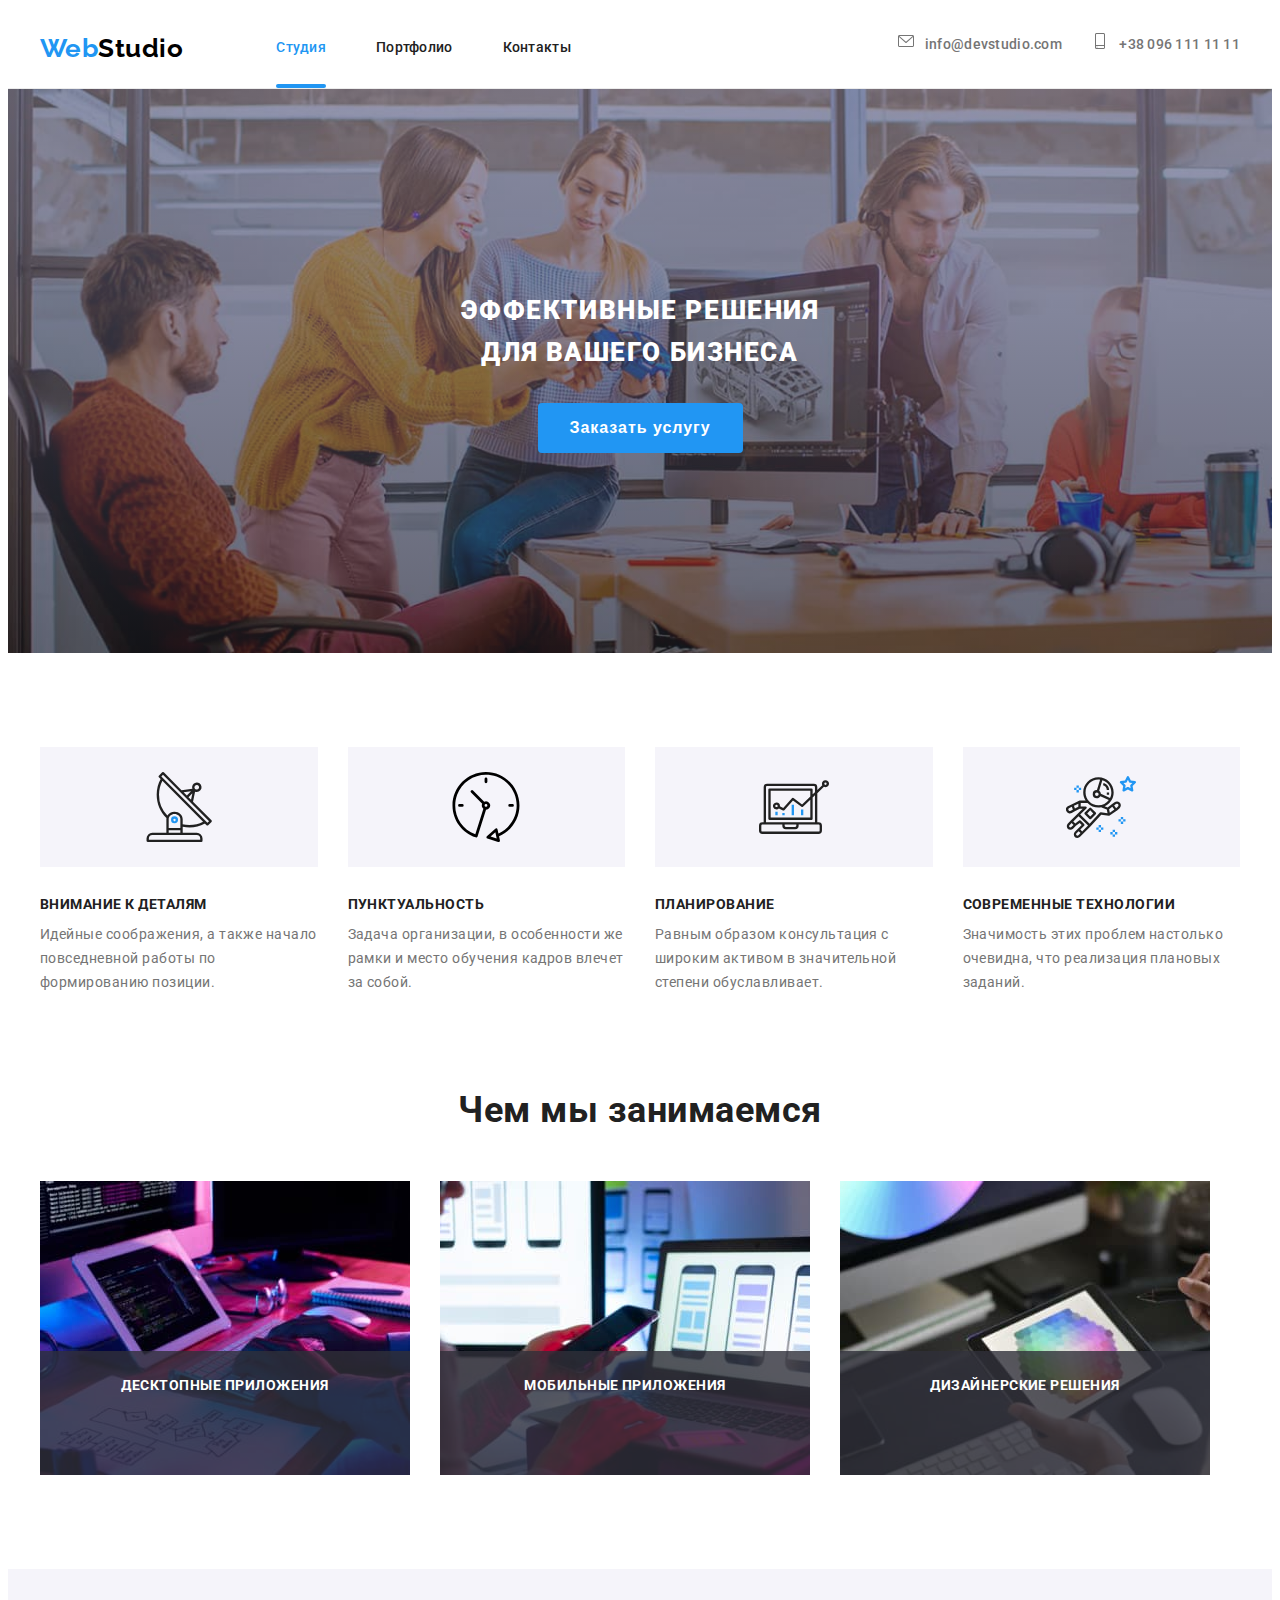
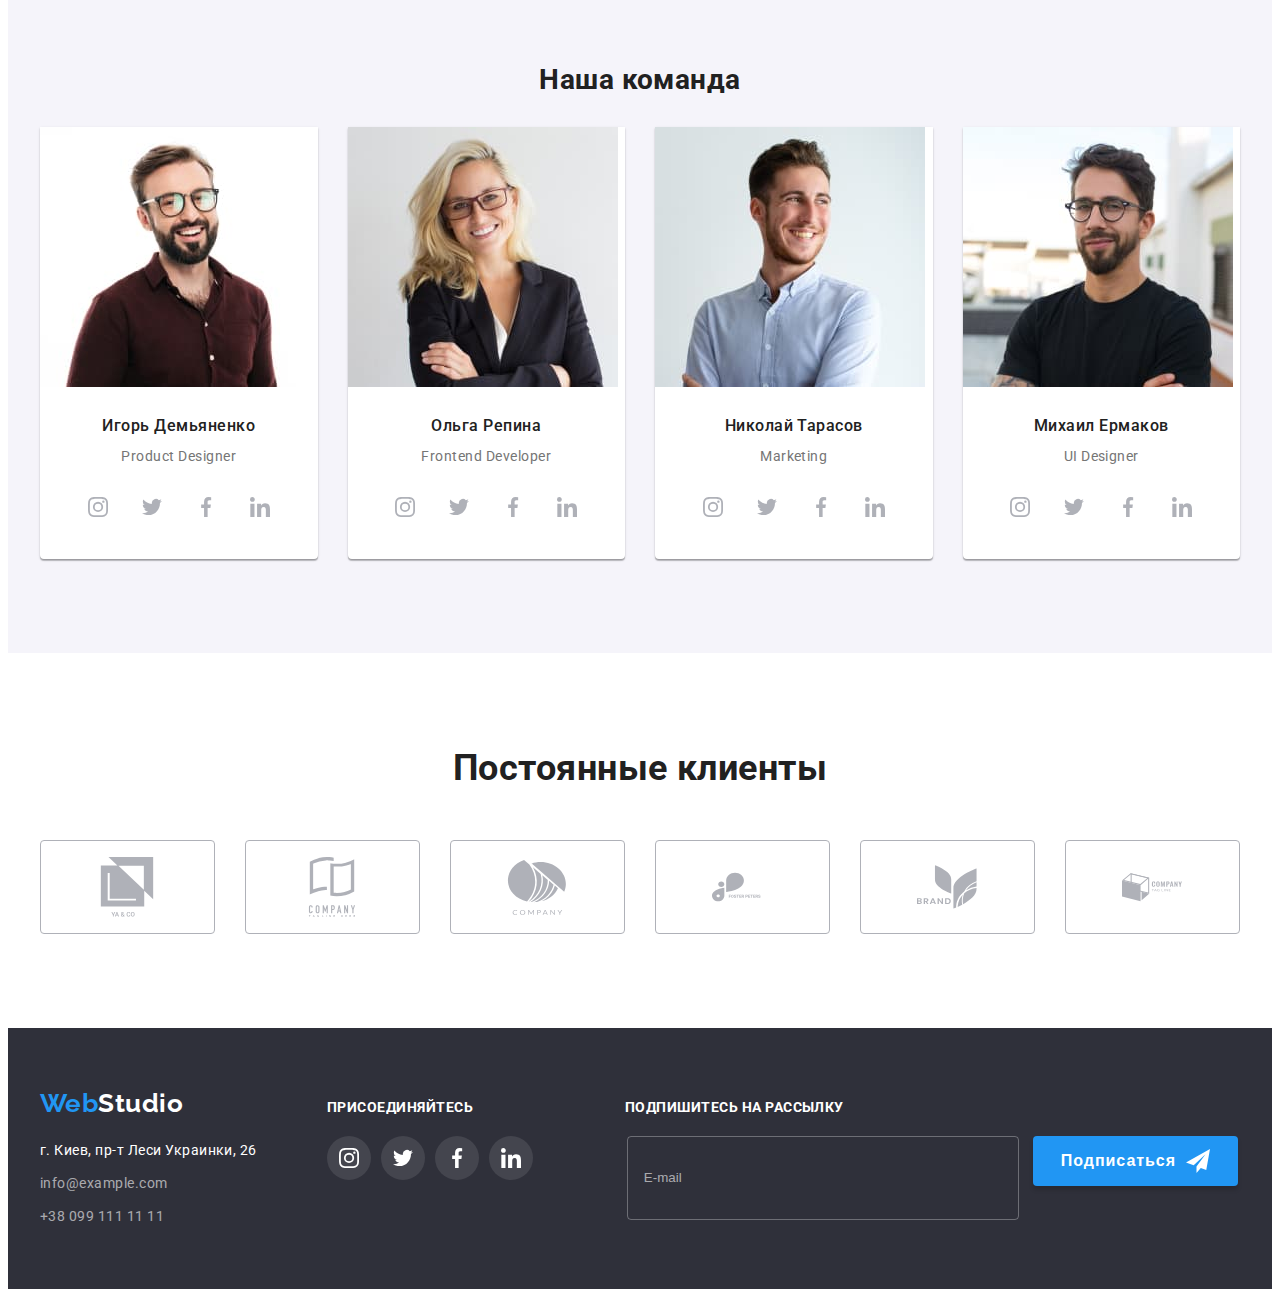
==== commit 9fd69630: "aria level excluded" ====
--- a/index.html
+++ b/index.html
@@ -45,7 +45,6 @@
             class="mobile-menu-btn__icon"
             width="40"
             height="40"
-            aria-lebel="Переключатель мобильного меню"
           >
             <use href="./images/icons.svg#icon-menu"></use>
           </svg>
--- a/css/main.min.css
+++ b/css/main.min.css
@@ -1,2 +1,2 @@
-:root{--accent-color: #2196F3;--white-color: #FFFFFF;--btn-color: #188CE8;--main-font: #212121;--secondary-font: #757575;--adr-color: rgba(255, 255, 255, 0.6);--bgc-color: #FFFFFF;--logo-black-color: #000000;--secondary-bgc-color: #2F303A;--hero-bg-color: #C4C4C4;--third-bgc-color: #F5F4FA;--border-header: #ECECEC;--border-card: #EEEEEE;--svg-list-color: #AFB1B8;--main-font-family: 'Roboto', sans-serif;--secondary-font-family: 'Raleway', sans-serif}.visually-hidden{position:absolute;width:1px;height:1px;margin:-1px;border:0;padding:0;white-space:nowrap;clip-path:inset(100%);clip:rect(0 0 0 0);overflow:hidden}.feature__wrapper,.clients__link,.newsletter-form__btn,.modal__close-btn{display:flex;justify-content:center;align-items:center}h1,h2,h3,h4,h5,h6,p,ul,ol{margin-top:0;margin-bottom:0}ul,ol{padding-left:0}img{display:block;max-width:100%;height:auto}.link{text-decoration:none}body{font-family:var(--main-font-family);letter-spacing:0.03em;color:var(--main-font);background-color:var(--bgc-color)}.list{list-style:none;font-style:normal;display:flex}.container{width:100%;padding-left:15px;padding-right:15px}@media screen and (min-width: 480px){.container{width:480px;margin-left:auto;margin-right:auto}}@media screen and (min-width: 768px){.container{width:768px}}@media screen and (min-width: 1200px){.container{width:1200px}}@media screen and (max-width: 767.98px){.mobile-menu{position:fixed;top:0;left:0;z-index:99;width:100%;height:100%;background-color:var(--white-color);opacity:0;visibility:hidden;pointer-events:none;transition:opacity 250ms cubic-bezier(0.4, 0, 0.2, 1),visibility 250ms cubic-bezier(0.4, 0, 0.2, 1)}.mobile-menu.is-open{opacity:1;visibility:visible;pointer-events:auto}.mobile-menu__container{position:relative;padding-top:48px;padding-bottom:48px;padding-left:40px}.mobile-menu__close-btn{position:absolute;top:10px;right:15px;background-color:transparent;padding:0;border:none;line-height:0;transition:fill 250ms cubic-bezier(0.4, 0, 0.2, 1)}.mobile-menu__close-btn:hover,.mobile-menu__close-btn:focus{fill:var(--accent-color)}.nav-list,.contact-list{display:block}.nav-list__item:not(:last-child){margin-bottom:32px}.nav-list__item:last-child{margin-bottom:306px}.nav-list__link{font-weight:500;font-size:40px;line-height:1.175;letter-spacing:0.02em;color:var(--main-font);transition:color 250ms cubic-bezier(0.4, 0, 0.2, 1)}.nav-list__link:hover,.nav-list__link:focus{color:var(--accent-color)}.contact-list__item:not(:last-child){margin-bottom:32px}.contact-list__item:last-child{margin-bottom:64px}.contact-list__link{font-weight:500;font-size:24px;line-height:1.16;letter-spacing:0.02em;color:var(--secondary-font)}.accent{font-size:34px;line-height:1.176;color:var(--accent-color)}.social-pages__item:not(:last-child){padding-right:10px;border-right:1px solid rgba(33,33,33,0.2)}.social-pages__item:not(:first-child){margin-left:10px}.social-pages__link{font-weight:500;font-size:18px;line-height:1.22;letter-spacing:0.02em;color:var(--accent-color)}}@media screen and (min-width: 768px){.mobile-menu{display:none}}.btn{min-width:200px;font-weight:700;font-size:16px;line-height:1.88;letter-spacing:0.06em;background-color:var(--accent-color);color:var(--white-color);cursor:pointer;border-radius:4px;border:none;transition:background-color 250ms cubic-bezier(0.4, 0, 0.2, 1)}.btn:hover,.btn:focus{background-color:var(--btn-color)}.logo{font-family:var(--secondary-font-family);font-weight:700;font-size:24px;line-height:1.16;color:var(--logo-black-color)}.logo--accent{color:var(--accent-color)}@media screen and (min-width: 1200px){.logo{font-size:26px;line-height:1.19}}.subtitle{font-weight:700;font-size:36px;line-height:1.18;text-align:center;margin-bottom:50px}.description{font-size:14px;line-height:1.71;color:var(--secondary-font)}.page-header{border-bottom:1px solid var(--border-header)}.page-header__container{display:flex;justify-content:space-between;align-items:center}@media screen and (max-width: 767.98px){.menu{display:none}.contact{display:none}.mobile-menu-btn{background-color:transparent;border:none;padding:0;line-height:0;transition:fill 250ms cubic-bezier(0.4, 0, 0.2, 1)}.mobile-menu-btn:hover,.mobile-menu-btn:focus{fill:var(--accent-color)}.page-header{padding-top:10px;padding-bottom:10px}}@media screen and (min-width: 768px){.mobile-menu-btn{display:none}.contact{display:block}.page-header__navigation{display:flex;align-items:center}.page-header__logo{margin-right:88px}.menu__item{position:relative}.menu__item:not(:last-child){margin-right:50px}.menu__item:last-child{margin-right:84px}.menu__link{display:flex;font-weight:500;font-size:14px;line-height:1.14;letter-spacing:0.02em;color:var(--main-font);padding-top:32px;padding-bottom:32px;transition:color 250ms cubic-bezier(0.4, 0, 0.2, 1)}.menu__link:hover,.menu__link:focus{color:var(--accent-color)}.menu__link--active{color:var(--accent-color)}.menu__link--active::after{content:'';display:block;position:absolute;bottom:0px;background-color:var(--accent-color);width:100%;height:4px;border-radius:2px}.contact__item:not(:last-child){margin-bottom:10px}.contact__link{font-weight:500;font-size:12px;line-height:1.16;letter-spacing:0.02em;color:var(--secondary-font);transition:color 250ms cubic-bezier(0.4, 0, 0.2, 1)}.contact__link:hover,.contact__link:focus{color:var(--accent-color)}.address-link:focus,.address-link:hover{color:var(--accent-color)}.contact__icon{margin-right:8px;width:14px;height:14px;fill:var(--secondary-font);transition:fill 250ms cubic-bezier(0.4, 0, 0.2, 1)}.contact__link:hover .contact__icon,.contact__link:focus .contact__icon{fill:var(--accent-color)}}@media screen and (min-width: 1200px){.contact{display:flex}.contact__item:not(:last-child){margin-right:30px}.page-header__logo{margin-right:93px}.contact__link{font-size:14px;padding-top:32px;padding-bottom:32px}.contact__icon{width:16px;height:16px}}.hero{padding-top:118px;padding-bottom:118px;margin-right:auto;margin-left:auto;max-width:1600px;background-color:var(--hero-bg-color);background-image:linear-gradient(rgba(176,180,222,0.4), rgba(47,48,58,0.4)),url("../images/mobile/hero/hero.jpg");background-size:cover;background-repeat:no-repeat}@media screen and (min-device-pixel-ratio: 2), screen and (-webkit-min-device-pixel-ratio: 2), screen and (min-resolution: 192dpi), screen and (min-resolution: 2dppx){.hero{background-image:url("../images/mobile/hero/hero@2x.jpg")}}@media screen and (min-width: 768px){.hero{background-image:url("../images/tablet/hero/hero.jpg")}}@media screen and (min-width: 768px) and (min-device-pixel-ratio: 2), screen and (min-width: 768px) and (-webkit-min-device-pixel-ratio: 2), screen and (min-width: 768px) and (min-resolution: 192dpi), screen and (min-width: 768px) and (min-resolution: 2dppx){.hero{background-image:url("../images/tablet/hero/hero@2x.jpg")}}@media screen and (min-width: 1200px){.hero{padding-top:200px;padding-bottom:200px;background-image:url("../images/desktop/hero/hero.jpg")}.hero__title{max-width:696px;font-size:44px;line-height:1.36}}@media screen and (min-width: 1200px) and (min-device-pixel-ratio: 2), screen and (min-width: 1200px) and (-webkit-min-device-pixel-ratio: 2), screen and (min-width: 1200px) and (min-resolution: 192dpi), screen and (min-width: 1200px) and (min-resolution: 2dppx){.hero{background-image:url("../images/desktop/hero/hero@2x.jpg")}}.hero__title{max-width:360px;font-weight:900;font-size:26px;line-height:1.62;text-align:center;letter-spacing:0.06em;text-transform:uppercase;margin-bottom:30px;margin-left:auto;margin-right:auto}.hero__modal-btn{display:block;padding:10px 32px;margin-left:auto;margin-right:auto}.feature{padding-top:60px;padding-bottom:60px}.feature__wrapper{height:120px;background-color:var(--third-bgc-color);margin-bottom:30px}.feature__title{font-weight:700;font-size:14px;line-height:1.14;text-transform:uppercase;text-align:center;margin-bottom:10px}@media screen and (max-width: 767.98px){.feature__list{display:block}.feature__item:not(:last-child){margin-bottom:30px}}@media screen and (min-width: 768px){.feature__list{flex-wrap:wrap;margin:-15px}.feature__item{width:calc((100% - 60px) / 2);margin:15px}.feature__title{text-align:left}}@media screen and (min-width: 1200px){.feature{padding-top:94px;padding-bottom:94px}.feature__item{width:calc((100% - 120px) / 4);margin:15px}}.work{display:none}@media screen and (min-width: 1200px){.work{display:block;padding-bottom:94px}.work__description{position:absolute;width:100%;height:70px;bottom:0;background-color:rgba(47,48,58,0.8);font-weight:700;font-size:14px;line-height:1.14;text-align:center;text-transform:uppercase;padding-top:27px;padding-bottom:27px}.work__item{position:relative}.work__item:not(:last-child){margin-right:30px}}.team{background-color:var(--third-bgc-color);padding-top:60px;padding-bottom:60px}.team__main-title{font-size:28px;margin-bottom:30px}.team__wrapper{background-color:var(--white-color);border-radius:0px 0px 4px 4px;box-shadow:0px 1px 3px rgba(0,0,0,0.12),0px 1px 1px rgba(0,0,0,0.14),0px 2px 1px rgba(0,0,0,0.2)}.team__title{font-weight:500;font-size:16px;line-height:1.18;margin-bottom:10px;text-align:center}.team__description{text-align:center;margin-bottom:16px}.team__card{padding-top:30px;padding-bottom:24px}@media screen and (max-width: 767.98px){.team__list{display:block}.team__item:not(:last-child){margin-bottom:30px}}@media screen and (min-width: 768px){.team__list{display:flex;flex-wrap:wrap;margin:-15px}.team__item{width:calc((100% - 60px) / 2);margin:15px}}@media screen and (min-width: 1200px){.team{padding-top:94px;padding-bottom:94px}.team__list{flex-wrap:no-wrap}.team__item{width:calc((100% - 120px) / 4)}.team__card{padding-bottom:30px}}.clients{padding-top:60px;padding-bottom:60px}.clients__list{margin:-15px;flex-wrap:wrap}.clients__item{width:calc((100% - 60px) / 2);margin:15px}.clients_main-title{font-size:28px;margin-bottom:30px}.clients__link{height:92px;border:1px solid var(--svg-list-color);border-radius:4px;fill:var(--svg-list-color);transition:border 250ms cubic-bezier(0.4, 0, 0.2, 1)}.clients__link:hover,.clients__link:focus{border:1px solid var(--accent-color)}.clients__icon{transition:fill 250ms cubic-bezier(0.4, 0, 0.2, 1)}.clients__link:hover .clients__icon,.clients__link:focus .clients__icon{fill:var(--accent-color)}@media screen and (min-width: 768px){.clients__item{width:calc((100% - 90px) / 3)}}@media screen and (min-width: 1200px){.clients{padding-top:94px;padding-bottom:94px}.clients__item{width:calc((100% - 180px) / 6)}.clients_main-title{font-size:36px;margin-bottom:50px}}.page-footer{background-color:var(--secondary-bgc-color);padding-top:60px;padding-bottom:60px}.page-footer__logo{display:block;text-align:center;margin-bottom:20px;color:var(--white-color)}.address{display:block;text-align:center}.page-footer__title{display:block;text-align:center;font-weight:700;font-size:14px;line-height:1.14;text-transform:uppercase;margin-bottom:20px}.address__link{font-size:14px;line-height:1.71;color:var(--adr-color)}.address__item:not(:last-child){margin-bottom:8px}.address__item:last-child{margin-bottom:60px}.social-box{margin-bottom:60px}.newsletter-form__input{width:100%;height:50px;margin-bottom:20px;border:1px solid rgba(255,255,255,0.3);border-radius:4px;background-color:inherit;padding:16px;line-height:1.25;color:rgba(255,255,255,0.6)}.newsletter-form__input::placeholder{color:rgba(255,255,255,0.6)}.newsletter-form__btn{margin-left:auto;margin-right:auto;height:50px;padding:10px 28px;box-shadow:0px 4px 4px rgba(0,0,0,0.15)}.newsletter-form__icon{background-size:contain;margin-left:10px}@media screen and (min-width: 768px){.page-footer__container{display:flex;flex-wrap:wrap;justify-content:center;align-items:baseline}.newsletter-box{flex-grow:2}.newsletter-form__input{display:block;width:450px;margin-right:auto;margin-left:auto}.page-footer__address{margin-right:165px}}@media screen and (min-width: 1200px){.address,.page-footer__logo,.page-footer__title{text-align:left}.page-footer__address{margin-right:70px}.address__item:not(:last-child){margin-bottom:9px}.address__item:last-child{margin-bottom:0}.social-box{margin-right:92px;margin-bottom:0}.newsletter-form__input{display:inline-block;width:358px;margin-right:12px;margin-bottom:0}.newsletter-form{display:flex}}.white-theme{color:var(--white-color)}.portfolio{padding-top:60px;padding-bottom:60px}.portfolio-btn{min-width:73px;font-family:inherit;font-weight:500;font-size:16px;line-height:1.62;letter-spacing:inherit;color:inherit;cursor:pointer;border:none;border-radius:4px;padding:6px 22px;background-color:var(--third-bgc-color);transition:box-shadow 250ms cubic-bezier(0.4, 0, 0.2, 1),background-color 250ms cubic-bezier(0.4, 0, 0.2, 1),color 250ms cubic-bezier(0.4, 0, 0.2, 1)}.portfolio-btn:hover,.portfolio-btn:focus{background-color:var(--accent-color);color:var(--white-color);box-shadow:0px 3px 1px rgba(0,0,0,0.1),0px 1px 2px rgba(0,0,0,0.08),0px 2px 2px rgba(0,0,0,0.12)}.portfolio-btn-list{flex-wrap:wrap;justify-content:flex-start;margin-bottom:40px}.portfolio-btn-item:nth-child(-n+3){margin-bottom:15px}.portfolio-btn-item:not(:last-child){margin-right:8px}.portfolio-title{font-weight:700;font-size:18px;line-height:2;letter-spacing:0.06em;color:var(--main-font);margin-bottom:4px}.portfolio-description{font-size:16px;line-height:1.88;color:var(--secondary-font)}.portfolio-list{display:block}.portfolio-list-item{margin-bottom:30px}.portfolio-item{padding:20px 24px;border-bottom:1px solid var(--border-card);border-right:1px solid var(--border-card);border-left:1px solid var(--border-card)}.portfolio-list-link{display:block;transition:box-shadow 250ms cubic-bezier(0.4, 0, 0.2, 1)}.portfolio-list-link:hover,.portfolio-list-link:focus{box-shadow:0px 1px 1px rgba(0,0,0,0.12),0px 4px 4px rgba(0,0,0,0.06),1px 4px 6px rgba(0,0,0,0.16)}.portfolio-img-wrap{position:relative;overflow:hidden}.portfolio-card{position:absolute;top:0;left:0;width:100%;height:100%;font-size:18px;line-height:1.56;color:var(--bgc-color);padding:77px 24px;background-color:rgba(33,150,243,0.9);opacity:0;transform:translateY(100%);transition:opacity 250ms cubic-bezier(0.4, 0, 0.2, 1),transform 250ms cubic-bezier(0.4, 0, 0.2, 1)}.portfolio-list-link:hover .portfolio-card{opacity:1;transform:translateY(0%)}@media screen and (min-width: 768px){.portfolio-list{display:flex;flex-wrap:wrap;margin:-15px}.portfolio-list-item{width:calc((100% - 60px) / 2);margin:15px}.portfolio-list-item:nth-last-child(-n+2){margin-bottom:0}.portfolio-btn-list{justify-content:center;margin-bottom:30px}}@media screen and (min-width: 768px) and (max-width: 1199.98px){.first-card{padding-bottom:56px}}@media screen and (min-width: 1200px){.portfolio{padding-top:94px;padding-bottom:94px}.portfolio-btn-list{margin-bottom:50px}.portfolio-card{padding:63px 24px}.portfolio-list-item{flex-basis:calc((100% - 90px)/3)}}.backdrop{position:fixed;top:0;left:0;width:100vw;height:100vh;background-color:rgba(0,0,0,0.2);opacity:1;transition:opacity 250ms cubic-bezier(0.4, 0, 0.2, 1),visibility 250ms cubic-bezier(0.4, 0, 0.2, 1)}.backdrop.is-hidden{opacity:0;visibility:hidden;pointer-events:none}.backdrop.is-hidden .modal{transform:translate(-50%, -50%) scale(0.5)}.modal{position:absolute;top:50%;left:50%;width:100%;background-color:var(--bgc-color);border-radius:4px;padding:40px;transform:translate(-50%, -50%) scale(1);transition:transform 250ms cubic-bezier(0.4, 0, 0.2, 1)}.modal__close-btn{position:absolute;top:8px;right:8px;width:30px;height:30px;border:1px solid rgba(0,0,0,0.1);border-radius:50%;background-color:transparent;cursor:pointer;padding:0;transition:fill 250ms cubic-bezier(0.4, 0, 0.2, 1)}.modal__close-btn:focus,.modal__close-btn:hover{fill:var(--accent-color)}.modal__title{font-weight:700;font-size:20px;line-height:1.5;text-align:center;color:var(--main-font);margin-bottom:12px}.modal-form{display:flex;flex-direction:column}.modal-form__field{display:block;font-size:12px;line-height:1.16;letter-spacing:0.01em;color:var(--secondary-font);margin-bottom:4px;transition:color 250ms cubic-bezier(0.4, 0, 0.2, 1)}.modal-form__field:hover,.modal-form__field:focus{color:var(--accent-color)}.modal-form__input{width:100%;height:40px;border:1px solid rgba(33,33,33,0.2);border-radius:4px;cursor:pointer;transition:border-color 250ms cubic-bezier(0.4, 0, 0.2, 1)}.modal-form__input:focus{outline:none;border-color:var(--accent-color)}.modal-form__textarea{width:100%;height:120px;resize:none;border:1px solid rgba(33,33,33,0.2);border-radius:4px;padding:12px 16px;margin-bottom:20px;transition:border-color 250ms cubic-bezier(0.4, 0, 0.2, 1)}.modal-form__textarea::placeholder{font-size:14px;line-height:1.16;letter-spacing:0.01em;color:rgba(117,117,117,0.5)}.modal-form__textarea:focus{outline:none;border-color:var(--accent-color)}.modal-form__btn{height:50px;align-self:center}.modal-form__text{display:flex;align-items:center;letter-spacing:0.03em;margin-bottom:30px}.modal-form__text::before{content:'';display:inline-block;width:16px;height:15px;margin-right:8px;background-image:url(../images/svg/checkbox.svg);background-size:contain;background-repeat:no-repeat;transition:background-image 250ms cubic-bezier(0.4, 0, 0.2, 1),background-color 250ms cubic-bezier(0.4, 0, 0.2, 1),box-shadow 250ms cubic-bezier(0.4, 0, 0.2, 1)}.modal-form__checkbox:checked+.modal-form__text::before{background-image:url(../images/svg/check.svg);background-position:center;border-radius:2px;background-color:var(--accent-color)}.modal-form__checkbox:focus+.modal-form__text::before{box-shadow:1.5px 1.5px 5px 2px var(--secondary-font)}.modal-form__text,.modal-form__link{font-size:12px;line-height:1.16;color:var(--secondary-font)}.modal-form__link{color:var(--accent-color)}.modal-form__wrapper{position:relative;margin-bottom:10px}.modal-form__icon{position:absolute;top:50%;left:12px;transform:translateY(-50%);background-size:contain;transition:fill 250ms cubic-bezier(0.4, 0, 0.2, 1)}.modal-form__input:focus+.modal-form__icon{fill:var(--accent-color)}@media screen and (max-width: 479px){.modal-form__text{display:block}}@media screen and (min-width: 480px){.modal{width:450px;height:609px}}@media screen and (min-width: 1200px){.modal{width:528px;height:580px}.modal__title{line-height:1.15}.modal-form__textarea::placeholder{font-size:12px}.modal-form__text,.modal-form__link{font-size:14px;line-height:1.7}}.social-list{justify-content:center}.social-list__item:not(:last-child){margin-right:10px}.social-list__link{display:flex;width:44px;height:44px;border-radius:50%;justify-content:center;align-items:center;transition:background-color 250ms cubic-bezier(0.4, 0, 0.2, 1)}.social-box .social-list__link{background-color:rgba(255,255,255,0.1)}.social-list__link:hover,.social-list__link:focus{background-color:var(--accent-color)}.social-list__icon{fill:var(--svg-list-color);transition:fill 250ms cubic-bezier(0.4, 0, 0.2, 1)}.social-box .social-list__icon{fill:var(--white-color)}.social-list__link:hover .social-list__icon,.social-list__link:focus .social-list__icon{fill:var(--white-color)}
+:root{--accent-color: #2196F3;--white-color: #FFFFFF;--btn-color: #188CE8;--main-font: #212121;--secondary-font: #757575;--adr-color: rgba(255, 255, 255, 0.6);--bgc-color: #FFFFFF;--logo-black-color: #000000;--secondary-bgc-color: #2F303A;--hero-bg-color: #C4C4C4;--third-bgc-color: #F5F4FA;--border-header: #ECECEC;--border-card: #EEEEEE;--svg-list-color: #AFB1B8;--main-font-family: 'Roboto', sans-serif;--secondary-font-family: 'Raleway', sans-serif}.visually-hidden{position:absolute;width:1px;height:1px;margin:-1px;border:0;padding:0;white-space:nowrap;clip-path:inset(100%);clip:rect(0 0 0 0);overflow:hidden}.feature__wrapper,.clients__link,.newsletter-form__btn,.modal__close-btn{display:flex;justify-content:center;align-items:center}h1,h2,h3,h4,h5,h6,p,ul,ol{margin-top:0;margin-bottom:0}ul,ol{padding-left:0}img{display:block;max-width:100%;height:auto}.link{text-decoration:none}body{font-family:var(--main-font-family);letter-spacing:0.03em;color:var(--main-font);background-color:var(--bgc-color)}.list{list-style:none;font-style:normal;display:flex}.container{width:100%;padding-left:15px;padding-right:15px}@media screen and (min-width: 480px){.container{width:480px;margin-left:auto;margin-right:auto}}@media screen and (min-width: 768px){.container{width:768px}}@media screen and (min-width: 1200px){.container{width:1200px}}@media screen and (max-width: 767.98px){.mobile-menu{position:fixed;top:0;left:0;z-index:99;width:100%;height:100%;background-color:var(--white-color);opacity:0;visibility:hidden;pointer-events:none;transition:opacity 250ms cubic-bezier(0.4, 0, 0.2, 1),visibility 250ms cubic-bezier(0.4, 0, 0.2, 1)}.mobile-menu.is-open{opacity:1;visibility:visible;pointer-events:auto}.mobile-menu__container{position:relative;padding-top:48px;padding-bottom:48px;padding-left:40px}.mobile-menu__close-btn{position:absolute;top:10px;right:15px;background-color:transparent;padding:0;border:none;line-height:0;transition:fill 250ms cubic-bezier(0.4, 0, 0.2, 1)}.mobile-menu__close-btn:hover,.mobile-menu__close-btn:focus{fill:var(--accent-color)}.nav-list,.contact-list{display:block}.nav-list__item:not(:last-child){margin-bottom:32px}.nav-list__item:last-child{margin-bottom:306px}.nav-list__link{font-weight:500;font-size:40px;line-height:1.175;letter-spacing:0.02em;color:var(--main-font);transition:color 250ms cubic-bezier(0.4, 0, 0.2, 1)}.nav-list__link:hover,.nav-list__link:focus{color:var(--accent-color)}.contact-list__item:not(:last-child){margin-bottom:32px}.contact-list__item:last-child{margin-bottom:64px}.contact-list__link{font-weight:500;font-size:24px;line-height:1.16;letter-spacing:0.02em;color:var(--secondary-font)}.accent{font-size:34px;line-height:1.176;color:var(--accent-color)}.social-pages__item:not(:last-child){padding-right:10px;border-right:1px solid rgba(33,33,33,0.2)}.social-pages__item:not(:first-child){margin-left:10px}.social-pages__link{font-weight:500;font-size:18px;line-height:1.22;letter-spacing:0.02em;color:var(--accent-color)}}@media screen and (min-width: 768px){.mobile-menu{display:none}}.btn{min-width:200px;font-weight:700;font-size:16px;line-height:1.88;letter-spacing:0.06em;background-color:var(--accent-color);color:var(--white-color);cursor:pointer;border-radius:4px;border:none;transition:background-color 250ms cubic-bezier(0.4, 0, 0.2, 1)}.btn:hover,.btn:focus{background-color:var(--btn-color)}.logo{font-family:var(--secondary-font-family);font-weight:700;font-size:24px;line-height:1.16;color:var(--logo-black-color)}.logo--accent{color:var(--accent-color)}@media screen and (min-width: 1200px){.logo{font-size:26px;line-height:1.19}}.subtitle{font-weight:700;font-size:36px;line-height:1.18;text-align:center;margin-bottom:50px}.description{font-size:14px;line-height:1.71;color:var(--secondary-font)}.page-header{border-bottom:1px solid var(--border-header)}.page-header__container{display:flex;justify-content:space-between;align-items:center}@media screen and (max-width: 767.98px){.menu{display:none}.contact{display:none}.mobile-menu-btn{background-color:transparent;border:none;padding:0;line-height:0;transition:fill 250ms cubic-bezier(0.4, 0, 0.2, 1)}.mobile-menu-btn:hover,.mobile-menu-btn:focus{fill:var(--accent-color)}.page-header{padding-top:10px;padding-bottom:10px}}@media screen and (min-width: 768px){.mobile-menu-btn{display:none}.contact{display:block}.page-header__navigation{display:flex;align-items:center}.page-header__logo{margin-right:88px}.menu__item{position:relative}.menu__item:not(:last-child){margin-right:50px}.menu__item:last-child{margin-right:84px}.menu__link{display:flex;font-weight:500;font-size:14px;line-height:1.14;letter-spacing:0.02em;color:var(--main-font);padding-top:32px;padding-bottom:32px;transition:color 250ms cubic-bezier(0.4, 0, 0.2, 1)}.menu__link:hover,.menu__link:focus{color:var(--accent-color)}.menu__link--active{color:var(--accent-color)}.menu__link--active::after{content:'';display:block;position:absolute;bottom:0px;background-color:var(--accent-color);width:100%;height:4px;border-radius:2px}.contact__item:not(:last-child){margin-bottom:10px}.contact__link{font-weight:500;font-size:12px;line-height:1.16;letter-spacing:0.02em;color:var(--secondary-font);transition:color 250ms cubic-bezier(0.4, 0, 0.2, 1)}.contact__link:hover,.contact__link:focus{color:var(--accent-color)}.address-link:focus,.address-link:hover{color:var(--accent-color)}.contact__icon{margin-right:8px;width:14px;height:14px;fill:var(--secondary-font);transition:fill 250ms cubic-bezier(0.4, 0, 0.2, 1)}.contact__link:hover .contact__icon,.contact__link:focus .contact__icon{fill:var(--accent-color)}}@media screen and (min-width: 1200px){.contact{display:flex}.contact__item:not(:last-child){margin-right:30px}.page-header__logo{margin-right:93px}.contact__link{font-size:14px;padding-top:32px;padding-bottom:32px}.contact__icon{width:16px;height:16px}}.hero{padding-top:118px;padding-bottom:118px;margin-right:auto;margin-left:auto;max-width:1600px;background-color:var(--hero-bg-color);background-image:linear-gradient(rgba(176,180,222,0.4), rgba(47,48,58,0.4)),url("../images/mobile/hero/hero.jpg");background-size:cover;background-repeat:no-repeat}@media screen and (min-device-pixel-ratio: 2), screen and (-webkit-min-device-pixel-ratio: 2), screen and (min-resolution: 192dpi), screen and (min-resolution: 2dppx){.hero{background-image:linear-gradient(rgba(176,180,222,0.4), rgba(47,48,58,0.4)),url("../images/mobile/hero/hero@2x.jpg")}}@media screen and (min-width: 768px){.hero{background-image:linear-gradient(rgba(176,180,222,0.4), rgba(47,48,58,0.4)),url("../images/tablet/hero/hero.jpg")}}@media screen and (min-width: 768px) and (min-device-pixel-ratio: 2), screen and (min-width: 768px) and (-webkit-min-device-pixel-ratio: 2), screen and (min-width: 768px) and (min-resolution: 192dpi), screen and (min-width: 768px) and (min-resolution: 2dppx){.hero{background-image:linear-gradient(rgba(176,180,222,0.4), rgba(47,48,58,0.4)),url("../images/tablet/hero/hero@2x.jpg")}}@media screen and (min-width: 1200px){.hero{padding-top:200px;padding-bottom:200px;background-image:linear-gradient(rgba(176,180,222,0.4), rgba(47,48,58,0.4)),url("../images/desktop/hero/hero.jpg")}.hero__title{max-width:696px;font-size:44px;line-height:1.36}}@media screen and (min-width: 1200px) and (min-device-pixel-ratio: 2), screen and (min-width: 1200px) and (-webkit-min-device-pixel-ratio: 2), screen and (min-width: 1200px) and (min-resolution: 192dpi), screen and (min-width: 1200px) and (min-resolution: 2dppx){.hero{background-image:linear-gradient(rgba(176,180,222,0.4), rgba(47,48,58,0.4)),url("../images/desktop/hero/hero@2x.jpg")}}.hero__title{max-width:360px;font-weight:900;font-size:26px;line-height:1.62;text-align:center;letter-spacing:0.06em;text-transform:uppercase;margin-bottom:30px;margin-left:auto;margin-right:auto}.hero__modal-btn{display:block;padding:10px 32px;margin-left:auto;margin-right:auto}.feature{padding-top:60px;padding-bottom:60px}.feature__wrapper{height:120px;background-color:var(--third-bgc-color);margin-bottom:30px}.feature__title{font-weight:700;font-size:14px;line-height:1.14;text-transform:uppercase;text-align:center;margin-bottom:10px}@media screen and (max-width: 767.98px){.feature__list{display:block}.feature__item:not(:last-child){margin-bottom:30px}}@media screen and (min-width: 768px){.feature__list{flex-wrap:wrap;margin:-15px}.feature__item{width:calc((100% - 60px) / 2);margin:15px}.feature__title{text-align:left}}@media screen and (min-width: 1200px){.feature{padding-top:94px;padding-bottom:94px}.feature__item{width:calc((100% - 120px) / 4);margin:15px}}.work{display:none}@media screen and (min-width: 1200px){.work{display:block;padding-bottom:94px}.work__description{position:absolute;width:100%;height:70px;bottom:0;background-color:rgba(47,48,58,0.8);font-weight:700;font-size:14px;line-height:1.14;text-align:center;text-transform:uppercase;padding-top:27px;padding-bottom:27px}.work__item{position:relative}.work__item:not(:last-child){margin-right:30px}}.team{background-color:var(--third-bgc-color);padding-top:60px;padding-bottom:60px}.team__main-title{font-size:28px;margin-bottom:30px}.team__wrapper{background-color:var(--white-color);border-radius:0px 0px 4px 4px;box-shadow:0px 1px 3px rgba(0,0,0,0.12),0px 1px 1px rgba(0,0,0,0.14),0px 2px 1px rgba(0,0,0,0.2)}.team__title{font-weight:500;font-size:16px;line-height:1.18;margin-bottom:10px;text-align:center}.team__description{text-align:center;margin-bottom:16px}.team__card{padding-top:30px;padding-bottom:24px}@media screen and (max-width: 767.98px){.team__list{display:block}.team__item:not(:last-child){margin-bottom:30px}}@media screen and (min-width: 768px){.team__list{display:flex;flex-wrap:wrap;margin:-15px}.team__item{width:calc((100% - 60px) / 2);margin:15px}}@media screen and (min-width: 1200px){.team{padding-top:94px;padding-bottom:94px}.team__list{flex-wrap:no-wrap}.team__item{width:calc((100% - 120px) / 4)}.team__card{padding-bottom:30px}}.clients{padding-top:60px;padding-bottom:60px}.clients__list{margin:-15px;flex-wrap:wrap}.clients__item{width:calc((100% - 60px) / 2);margin:15px}.clients_main-title{font-size:28px;margin-bottom:30px}.clients__link{height:92px;border:1px solid var(--svg-list-color);border-radius:4px;fill:var(--svg-list-color);transition:border 250ms cubic-bezier(0.4, 0, 0.2, 1)}.clients__link:hover,.clients__link:focus{border:1px solid var(--accent-color)}.clients__icon{transition:fill 250ms cubic-bezier(0.4, 0, 0.2, 1)}.clients__link:hover .clients__icon,.clients__link:focus .clients__icon{fill:var(--accent-color)}@media screen and (min-width: 768px){.clients__item{width:calc((100% - 90px) / 3)}}@media screen and (min-width: 1200px){.clients{padding-top:94px;padding-bottom:94px}.clients__item{width:calc((100% - 180px) / 6)}.clients_main-title{font-size:36px;margin-bottom:50px}}.page-footer{background-color:var(--secondary-bgc-color);padding-top:60px;padding-bottom:60px}.page-footer__logo{display:block;text-align:center;margin-bottom:20px;color:var(--white-color)}.address{display:block;text-align:center}.page-footer__title{display:block;text-align:center;font-weight:700;font-size:14px;line-height:1.14;text-transform:uppercase;margin-bottom:20px}.address__link{font-size:14px;line-height:1.71;color:var(--adr-color)}.address__item:not(:last-child){margin-bottom:8px}.address__item:last-child{margin-bottom:60px}.social-box{margin-bottom:60px}.newsletter-form__input{width:100%;height:50px;margin-bottom:20px;border:1px solid rgba(255,255,255,0.3);border-radius:4px;background-color:inherit;padding:16px;line-height:1.25;color:rgba(255,255,255,0.6)}.newsletter-form__input::placeholder{color:rgba(255,255,255,0.6)}.newsletter-form__btn{margin-left:auto;margin-right:auto;height:50px;padding:10px 28px;box-shadow:0px 4px 4px rgba(0,0,0,0.15)}.newsletter-form__icon{background-size:contain;margin-left:10px}@media screen and (min-width: 768px){.page-footer__container{display:flex;flex-wrap:wrap;justify-content:center;align-items:baseline}.newsletter-box{flex-grow:2}.newsletter-form__input{display:block;width:450px;margin-right:auto;margin-left:auto}.page-footer__address{margin-right:165px}}@media screen and (min-width: 1200px){.address,.page-footer__logo,.page-footer__title{text-align:left}.page-footer__address{margin-right:70px}.address__item:not(:last-child){margin-bottom:9px}.address__item:last-child{margin-bottom:0}.social-box{margin-right:92px;margin-bottom:0}.newsletter-form__input{display:inline-block;width:358px;margin-right:12px;margin-bottom:0}.newsletter-form{display:flex}}.white-theme{color:var(--white-color)}.portfolio{padding-top:60px;padding-bottom:60px}.portfolio-btn{min-width:73px;font-family:inherit;font-weight:500;font-size:16px;line-height:1.62;letter-spacing:inherit;color:inherit;cursor:pointer;border:none;border-radius:4px;padding:6px 22px;background-color:var(--third-bgc-color);transition:box-shadow 250ms cubic-bezier(0.4, 0, 0.2, 1),background-color 250ms cubic-bezier(0.4, 0, 0.2, 1),color 250ms cubic-bezier(0.4, 0, 0.2, 1)}.portfolio-btn:hover,.portfolio-btn:focus{background-color:var(--accent-color);color:var(--white-color);box-shadow:0px 3px 1px rgba(0,0,0,0.1),0px 1px 2px rgba(0,0,0,0.08),0px 2px 2px rgba(0,0,0,0.12)}.portfolio-btn-list{flex-wrap:wrap;justify-content:flex-start;margin-bottom:40px}.portfolio-btn-item:nth-child(-n+3){margin-bottom:15px}.portfolio-btn-item:not(:last-child){margin-right:8px}.portfolio-title{font-weight:700;font-size:18px;line-height:2;letter-spacing:0.06em;color:var(--main-font);margin-bottom:4px}.portfolio-description{font-size:16px;line-height:1.88;color:var(--secondary-font)}.portfolio-list{display:block}.portfolio-list-item{margin-bottom:30px}.portfolio-item{padding:20px 24px;border-bottom:1px solid var(--border-card);border-right:1px solid var(--border-card);border-left:1px solid var(--border-card)}.portfolio-list-link{display:block;transition:box-shadow 250ms cubic-bezier(0.4, 0, 0.2, 1)}.portfolio-list-link:hover,.portfolio-list-link:focus{box-shadow:0px 1px 1px rgba(0,0,0,0.12),0px 4px 4px rgba(0,0,0,0.06),1px 4px 6px rgba(0,0,0,0.16)}.portfolio-img-wrap{position:relative;overflow:hidden}.portfolio-card{position:absolute;top:0;left:0;width:100%;height:100%;font-size:18px;line-height:1.56;color:var(--bgc-color);padding:77px 24px;background-color:rgba(33,150,243,0.9);opacity:0;transform:translateY(100%);transition:opacity 250ms cubic-bezier(0.4, 0, 0.2, 1),transform 250ms cubic-bezier(0.4, 0, 0.2, 1)}.portfolio-list-link:hover .portfolio-card{opacity:1;transform:translateY(0%)}@media screen and (min-width: 768px){.portfolio-list{display:flex;flex-wrap:wrap;margin:-15px}.portfolio-list-item{width:calc((100% - 60px) / 2);margin:15px}.portfolio-list-item:nth-last-child(-n+2){margin-bottom:0}.portfolio-btn-list{justify-content:center;margin-bottom:30px}}@media screen and (min-width: 768px) and (max-width: 1199.98px){.first-card{padding-bottom:56px}}@media screen and (min-width: 1200px){.portfolio{padding-top:94px;padding-bottom:94px}.portfolio-btn-list{margin-bottom:50px}.portfolio-card{padding:63px 24px}.portfolio-list-item{flex-basis:calc((100% - 90px)/3)}}.backdrop{position:fixed;top:0;left:0;width:100vw;height:100vh;background-color:rgba(0,0,0,0.2);opacity:1;transition:opacity 250ms cubic-bezier(0.4, 0, 0.2, 1),visibility 250ms cubic-bezier(0.4, 0, 0.2, 1)}.backdrop.is-hidden{opacity:0;visibility:hidden;pointer-events:none}.backdrop.is-hidden .modal{transform:translate(-50%, -50%) scale(0.5)}.modal{position:absolute;top:50%;left:50%;width:100%;background-color:var(--bgc-color);border-radius:4px;padding:40px;transform:translate(-50%, -50%) scale(1);transition:transform 250ms cubic-bezier(0.4, 0, 0.2, 1)}.modal__close-btn{position:absolute;top:8px;right:8px;width:30px;height:30px;border:1px solid rgba(0,0,0,0.1);border-radius:50%;background-color:transparent;cursor:pointer;padding:0;transition:fill 250ms cubic-bezier(0.4, 0, 0.2, 1)}.modal__close-btn:focus,.modal__close-btn:hover{fill:var(--accent-color)}.modal__title{font-weight:700;font-size:20px;line-height:1.5;text-align:center;color:var(--main-font);margin-bottom:12px}.modal-form{display:flex;flex-direction:column}.modal-form__field{display:block;font-size:12px;line-height:1.16;letter-spacing:0.01em;color:var(--secondary-font);margin-bottom:4px;transition:color 250ms cubic-bezier(0.4, 0, 0.2, 1)}.modal-form__field:hover,.modal-form__field:focus{color:var(--accent-color)}.modal-form__input{width:100%;height:40px;border:1px solid rgba(33,33,33,0.2);border-radius:4px;cursor:pointer;transition:border-color 250ms cubic-bezier(0.4, 0, 0.2, 1)}.modal-form__input:focus{outline:none;border-color:var(--accent-color)}.modal-form__textarea{width:100%;height:120px;resize:none;border:1px solid rgba(33,33,33,0.2);border-radius:4px;padding:12px 16px;margin-bottom:20px;transition:border-color 250ms cubic-bezier(0.4, 0, 0.2, 1)}.modal-form__textarea::placeholder{font-size:14px;line-height:1.16;letter-spacing:0.01em;color:rgba(117,117,117,0.5)}.modal-form__textarea:focus{outline:none;border-color:var(--accent-color)}.modal-form__btn{height:50px;align-self:center}.modal-form__text{display:flex;align-items:center;letter-spacing:0.03em;margin-bottom:30px}.modal-form__text::before{content:'';display:inline-block;width:16px;height:15px;margin-right:8px;background-image:url(../images/svg/checkbox.svg);background-size:contain;background-repeat:no-repeat;transition:background-image 250ms cubic-bezier(0.4, 0, 0.2, 1),background-color 250ms cubic-bezier(0.4, 0, 0.2, 1),box-shadow 250ms cubic-bezier(0.4, 0, 0.2, 1)}.modal-form__checkbox:checked+.modal-form__text::before{background-image:url(../images/svg/check.svg);background-position:center;border-radius:2px;background-color:var(--accent-color)}.modal-form__checkbox:focus+.modal-form__text::before{box-shadow:1.5px 1.5px 5px 2px var(--secondary-font)}.modal-form__text,.modal-form__link{font-size:12px;line-height:1.16;color:var(--secondary-font)}.modal-form__link{color:var(--accent-color)}.modal-form__wrapper{position:relative;margin-bottom:10px}.modal-form__icon{position:absolute;top:50%;left:12px;transform:translateY(-50%);background-size:contain;transition:fill 250ms cubic-bezier(0.4, 0, 0.2, 1)}.modal-form__input:focus+.modal-form__icon{fill:var(--accent-color)}@media screen and (max-width: 479px){.modal-form__text{display:block}}@media screen and (min-width: 480px){.modal{width:450px;height:609px}}@media screen and (min-width: 1200px){.modal{width:528px;height:580px}.modal__title{line-height:1.15}.modal-form__textarea::placeholder{font-size:12px}.modal-form__text,.modal-form__link{font-size:14px;line-height:1.7}}.social-list{justify-content:center}.social-list__item:not(:last-child){margin-right:10px}.social-list__link{display:flex;width:44px;height:44px;border-radius:50%;justify-content:center;align-items:center;transition:background-color 250ms cubic-bezier(0.4, 0, 0.2, 1)}.social-box .social-list__link{background-color:rgba(255,255,255,0.1)}.social-list__link:hover,.social-list__link:focus{background-color:var(--accent-color)}.social-list__icon{fill:var(--svg-list-color);transition:fill 250ms cubic-bezier(0.4, 0, 0.2, 1)}.social-box .social-list__icon{fill:var(--white-color)}.social-list__link:hover .social-list__icon,.social-list__link:focus .social-list__icon{fill:var(--white-color)}
 /*# sourceMappingURL=main.min.css.map */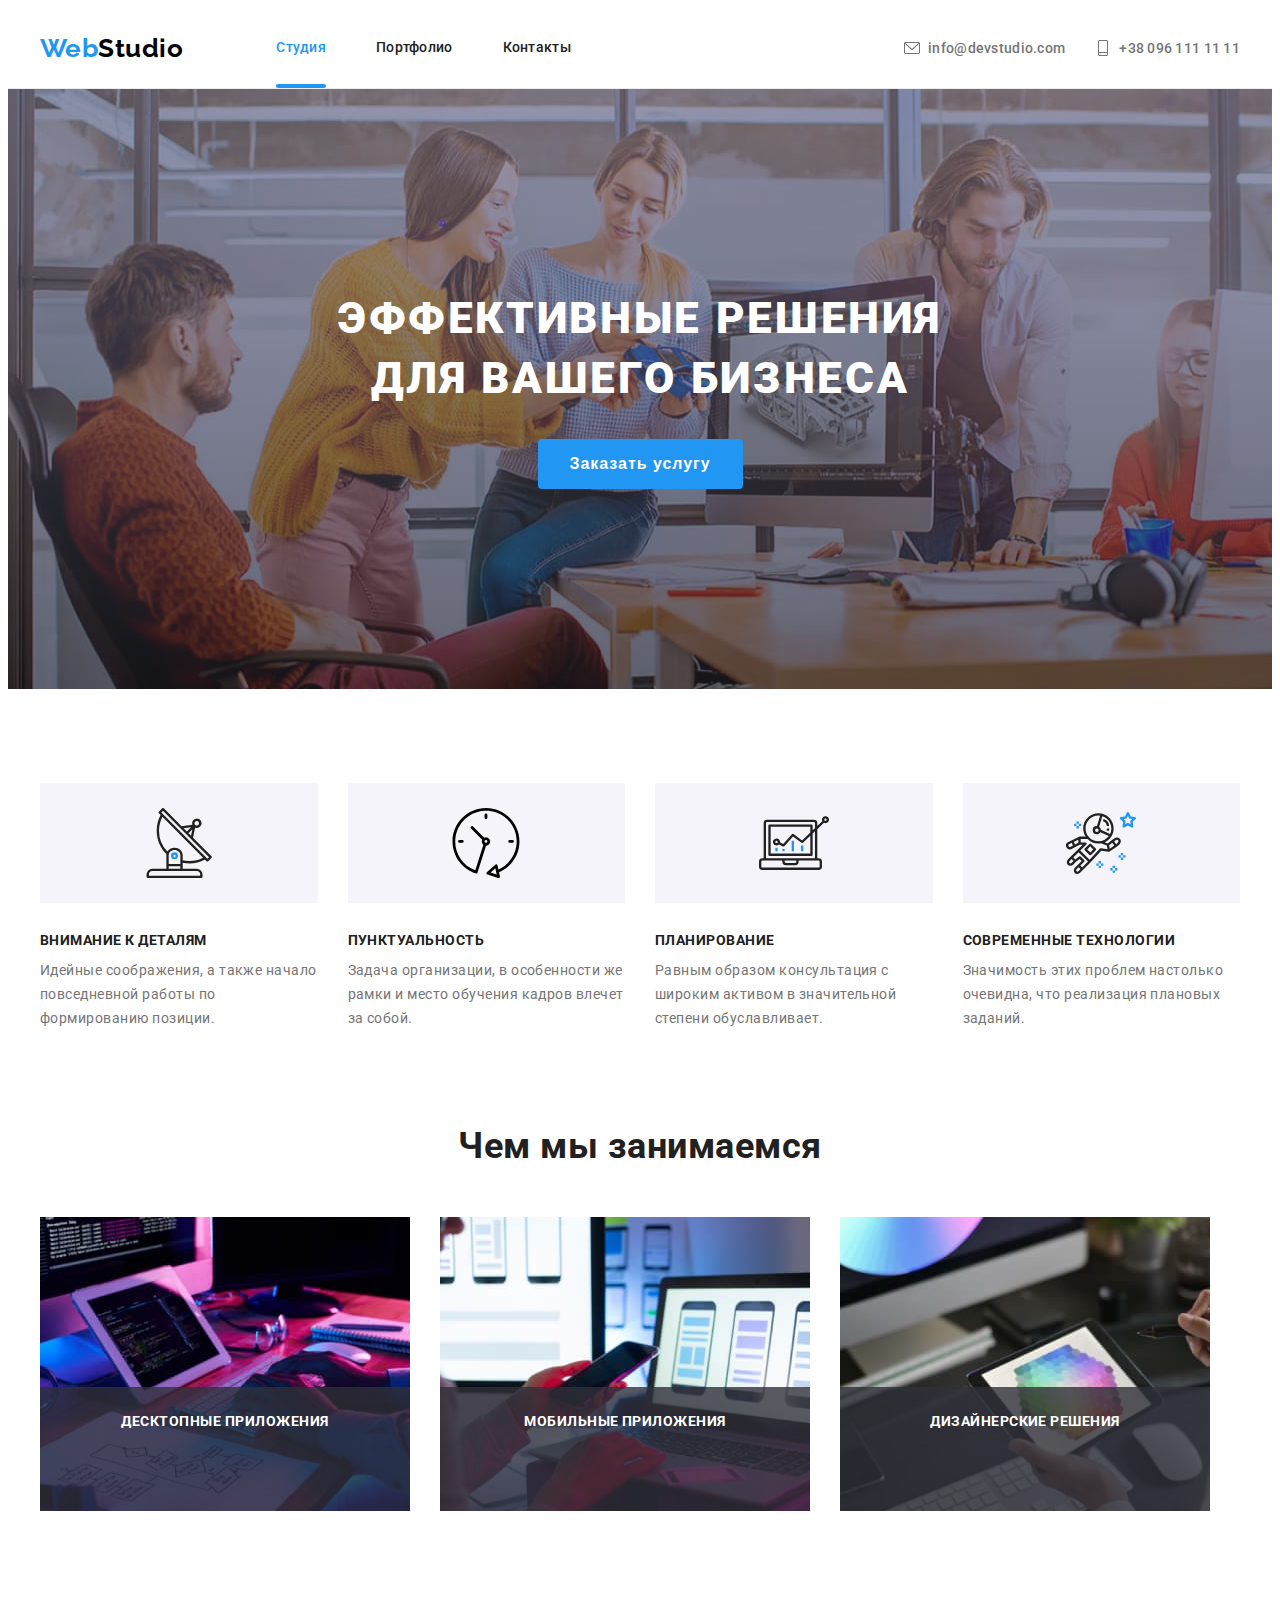
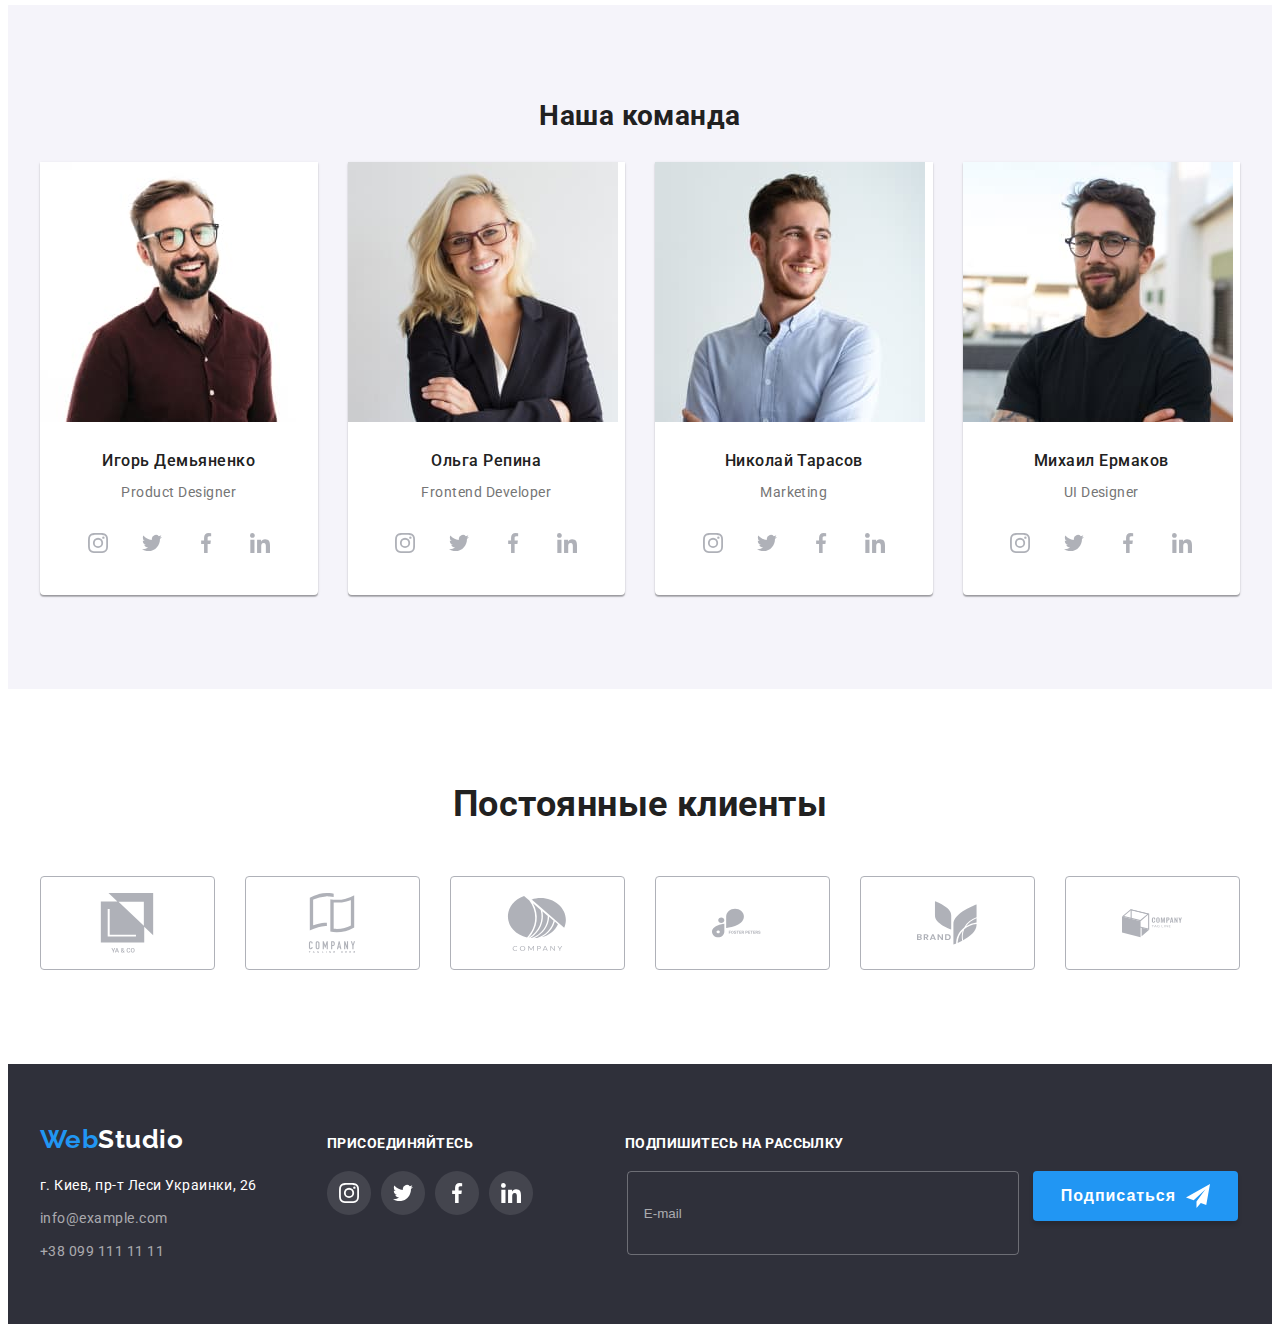
==== commit c686f30f: "corrections after check" ====
--- a/index.html
+++ b/index.html
@@ -77,7 +77,7 @@
           </button>
           <ul class="nav-list list">
             <li class="nav-list__item">
-              <a href="./index.html" class="nav-list__link link">Студия</a>
+              <a href="./index.html" class="nav-list__link link nav-list__link--active">Студия</a>
             </li>
             <li class="nav-list__item">
               <a href="./portfolio.html" class="nav-list__link link">Портфолио</a>
@@ -180,9 +180,9 @@
           <ul class="list">
             <li class="work__item">
               <picture>
-                <source srcset="./images/desktop/work/desktop.jpg 1x, ./images/desktop/work/desktop@2x.jpg 2x" media="(min-width: 1200px)"/>
+                <source srcset="./images/desktop/work/desktop-desktop.jpg 1x, ./images/desktop/work/desktop-desktop@2x.jpg 2x" media="(min-width: 1200px)"/>
                 <img
-                  src="./images/desktop/work/desktop.jpg"
+                  src="./images/desktop/work/desktop-desktop.jpg"
                   alt="виртуальный графический макет"
                   width="370"
                   height="294"
@@ -192,17 +192,16 @@
             </li>
             <li class="work__item">
               <picture>
-                <source srcset="./images/desktop/work/mobile.jpg 1x, ./images/desktop/work/mobile@2x.jpg 2x" media="(min-width: 1200px)" />
-                <img src="./images/desktop/work/mobile.jpg" alt="мобильный дизайн" width="370" height="294" />
-
+                <source srcset="./images/desktop/work/desktop-mobile.jpg 1x, ./images/desktop/work/desktop-mobile@2x.jpg 2x" media="(min-width: 1200px)" />
+                <img src="./images/desktop/work/desktop-mobile.jpg" alt="мобильный дизайн" width="370" height="294" />
               </picture>
               
               <p class="work__description white-theme">Мобильные приложения</p>
             </li>
             <li class="work__item">
               <picture>
-                <source srcset="./images/desktop/work/design.jpg 1x, ./images/desktop/work/design@2x.jpg 2x" media="(min-width: 1200px)" />
-                <img src="./images/desktop/work/design.jpg" alt="выбор цвета для внешнего дизайна" width="370" height="294" />
+                <source srcset="./images/desktop/work/desktop-design.jpg 1x, ./images/desktop/work/desktop-design@2x.jpg 2x" media="(min-width: 1200px)" />
+                <img src="./images/desktop/work/desktop-design.jpg" alt="выбор цвета для внешнего дизайна" width="370" height="294" />
               </picture>
               
               <p class="work__description white-theme">Дизайнерские решения</p>
@@ -217,9 +216,9 @@
             <li class="team__item">
               <div class="team__wrapper">
                 <picture>
-                  <source srcset="./images/desktop/team/igor.jpg 1x, ./images/desktop/team/igor@2x.jpg 2x" media="(min-width: 1200px)">
-                  <source srcset="./images/tablet/team/igor.jpg 1x, ./images/tablet/team/igor@2x.jpg 2x" media="(min-width: 768px)">
-                  <source srcset="./images/mobile/team/igor.jpg 1x, ./images/mobile/team/igor@2x.jpg 2x" media="(max-width: 767px)">
+                  <source srcset="./images/desktop/team/desktop-igor.jpg 1x, ./images/desktop/team/desktop-igor@2x.jpg 2x" media="(min-width: 1200px)">
+                  <source srcset="./images/tablet/team/tablet-igor.jpg 1x, ./images/tablet/team/tablet-igor@2x.jpg 2x" media="(min-width: 768px)">
+                  <source srcset="./images/mobile/team/mobile-igor.jpg 1x, ./images/mobile/team/mobile-igor@2x.jpg 2x" media="(max-width: 767px)">
                   <img src="./images/mobile/team/igor.jpg" alt="Игорь Демьяненко" />
                 </picture>                
                 <div class="team__card">
@@ -261,9 +260,9 @@
             <li class="team__item">
               <div class="team__wrapper">
                 <picture>
-                  <source srcset="./images/desktop/team/olga.jpg 1x, ./images/desktop/team/olga@2x.jpg 2x" media="(min-width: 1200px)">
-                  <source srcset="./images/tablet/team/olga.jpg 1x, ./images/tablet/team/olga@2x.jpg 2x" media="(min-width: 768px)">
-                  <source srcset="./images/mobile/team/olga.jpg 1x, ./images/mobile/team/olga@2x.jpg 2x" media="(max-width: 767px)">
+                  <source srcset="./images/desktop/team/desktop-olga.jpg 1x, ./images/desktop/team/desktop-olga@2x.jpg 2x" media="(min-width: 1200px)">
+                  <source srcset="./images/tablet/team/tablet-olga.jpg 1x, ./images/tablet/team/tablet-olga@2x.jpg 2x" media="(min-width: 768px)">
+                  <source srcset="./images/mobile/team/mobile-olga.jpg 1x, ./images/mobile/team/mobile-olga@2x.jpg 2x" media="(max-width: 767px)">
                   <img src="./images/mobile/team/olga.jpg" alt="Ольга Репина" />                  
                 </picture>                
                 <div class="team__card">
@@ -305,9 +304,9 @@
             <li class="team__item">
               <div class="team__wrapper">
                 <picture>
-                  <source srcset="./images/desktop/team/nikolai.jpg 1x, ./images/desktop/team/nikolai@2x.jpg 2x" media="(min-width: 1200px)">
-                  <source srcset="./images/tablet/team/nikolai.jpg 1x, ./images/tablet/team/nikolai@2x.jpg 2x" media="(min-width: 768px)">
-                  <source srcset="./images/mobile/team/nikolai.jpg 1x, ./images/mobile/team/nikolai@2x.jpg 2x" media="(max-width: 767px)">
+                  <source srcset="./images/desktop/team/desktop-nikolai.jpg 1x, ./images/desktop/team/desktop-nikolai@2x.jpg 2x" media="(min-width: 1200px)">
+                  <source srcset="./images/tablet/team/tablet-nikolai.jpg 1x, ./images/tablet/team/tablet-nikolai@2x.jpg 2x" media="(min-width: 768px)">
+                  <source srcset="./images/mobile/team/mobile-nikolai.jpg 1x, ./images/mobile/team/mobile-nikolai@2x.jpg 2x" media="(max-width: 767px)">
                   <img src="./images/mobile/team/nikolai.jpg" alt="Николай Тарасов" />                  
                 </picture>
                 
@@ -350,11 +349,11 @@
             <li class="team__item">
               <div class="team__wrapper">
                 <picture>
-                  <source srcset="./images/desktop/team/mikhail.jpg 1x, ./images/desktop/team/mikhail@2x.jpg 2x"
+                  <source srcset="./images/desktop/team/desktop-mikhail.jpg 1x, ./images/desktop/team/desktop-mikhail@2x.jpg 2x"
                     media="(min-width: 1200px)">
-                  <source srcset="./images/tablet/team/mikhail.jpg 1x, ./images/tablet/team/mikhail@2x.jpg 2x"
+                  <source srcset="./images/tablet/team/tablet-mikhail.jpg 1x, ./images/tablet/team/tablet-mikhail@2x.jpg 2x"
                     media="(min-width: 768px)">
-                  <source srcset="./images/mobile/team/mikhail.jpg 1x, ./images/mobile/team/mikhail@2x.jpg 2x"
+                  <source srcset="./images/mobile/team/mobile-mikhail.jpg 1x, ./images/mobile/team/mobile-mikhail@2x.jpg 2x"
                     media="(max-width: 767px)">
                   <img src="./images/mobile/team/mikhail.jpg" alt="Михаил Ермаков"/>                  
                 </picture>
--- a/css/main.min.css
+++ b/css/main.min.css
@@ -1,2 +1,2 @@
-:root{--accent-color: #2196F3;--white-color: #FFFFFF;--btn-color: #188CE8;--main-font: #212121;--secondary-font: #757575;--adr-color: rgba(255, 255, 255, 0.6);--bgc-color: #FFFFFF;--logo-black-color: #000000;--secondary-bgc-color: #2F303A;--hero-bg-color: #C4C4C4;--third-bgc-color: #F5F4FA;--border-header: #ECECEC;--border-card: #EEEEEE;--svg-list-color: #AFB1B8;--main-font-family: 'Roboto', sans-serif;--secondary-font-family: 'Raleway', sans-serif}.visually-hidden{position:absolute;width:1px;height:1px;margin:-1px;border:0;padding:0;white-space:nowrap;clip-path:inset(100%);clip:rect(0 0 0 0);overflow:hidden}.feature__wrapper,.clients__link,.newsletter-form__btn,.modal__close-btn{display:flex;justify-content:center;align-items:center}h1,h2,h3,h4,h5,h6,p,ul,ol{margin-top:0;margin-bottom:0}ul,ol{padding-left:0}img{display:block;max-width:100%;height:auto}.link{text-decoration:none}body{font-family:var(--main-font-family);letter-spacing:0.03em;color:var(--main-font);background-color:var(--bgc-color)}.list{list-style:none;font-style:normal;display:flex}.container{width:100%;padding-left:15px;padding-right:15px}@media screen and (min-width: 480px){.container{width:480px;margin-left:auto;margin-right:auto}}@media screen and (min-width: 768px){.container{width:768px}}@media screen and (min-width: 1200px){.container{width:1200px}}@media screen and (max-width: 767.98px){.mobile-menu{position:fixed;top:0;left:0;z-index:99;width:100%;height:100%;background-color:var(--white-color);opacity:0;visibility:hidden;pointer-events:none;transition:opacity 250ms cubic-bezier(0.4, 0, 0.2, 1),visibility 250ms cubic-bezier(0.4, 0, 0.2, 1)}.mobile-menu.is-open{opacity:1;visibility:visible;pointer-events:auto}.mobile-menu__container{position:relative;padding-top:48px;padding-bottom:48px;padding-left:40px}.mobile-menu__close-btn{position:absolute;top:10px;right:15px;background-color:transparent;padding:0;border:none;line-height:0;transition:fill 250ms cubic-bezier(0.4, 0, 0.2, 1)}.mobile-menu__close-btn:hover,.mobile-menu__close-btn:focus{fill:var(--accent-color)}.nav-list,.contact-list{display:block}.nav-list__item:not(:last-child){margin-bottom:32px}.nav-list__item:last-child{margin-bottom:306px}.nav-list__link{font-weight:500;font-size:40px;line-height:1.175;letter-spacing:0.02em;color:var(--main-font);transition:color 250ms cubic-bezier(0.4, 0, 0.2, 1)}.nav-list__link:hover,.nav-list__link:focus{color:var(--accent-color)}.contact-list__item:not(:last-child){margin-bottom:32px}.contact-list__item:last-child{margin-bottom:64px}.contact-list__link{font-weight:500;font-size:24px;line-height:1.16;letter-spacing:0.02em;color:var(--secondary-font)}.accent{font-size:34px;line-height:1.176;color:var(--accent-color)}.social-pages__item:not(:last-child){padding-right:10px;border-right:1px solid rgba(33,33,33,0.2)}.social-pages__item:not(:first-child){margin-left:10px}.social-pages__link{font-weight:500;font-size:18px;line-height:1.22;letter-spacing:0.02em;color:var(--accent-color)}}@media screen and (min-width: 768px){.mobile-menu{display:none}}.btn{min-width:200px;font-weight:700;font-size:16px;line-height:1.88;letter-spacing:0.06em;background-color:var(--accent-color);color:var(--white-color);cursor:pointer;border-radius:4px;border:none;transition:background-color 250ms cubic-bezier(0.4, 0, 0.2, 1)}.btn:hover,.btn:focus{background-color:var(--btn-color)}.logo{font-family:var(--secondary-font-family);font-weight:700;font-size:24px;line-height:1.16;color:var(--logo-black-color)}.logo--accent{color:var(--accent-color)}@media screen and (min-width: 1200px){.logo{font-size:26px;line-height:1.19}}.subtitle{font-weight:700;font-size:36px;line-height:1.18;text-align:center;margin-bottom:50px}.description{font-size:14px;line-height:1.71;color:var(--secondary-font)}.page-header{border-bottom:1px solid var(--border-header)}.page-header__container{display:flex;justify-content:space-between;align-items:center}@media screen and (max-width: 767.98px){.menu{display:none}.contact{display:none}.mobile-menu-btn{background-color:transparent;border:none;padding:0;line-height:0;transition:fill 250ms cubic-bezier(0.4, 0, 0.2, 1)}.mobile-menu-btn:hover,.mobile-menu-btn:focus{fill:var(--accent-color)}.page-header{padding-top:10px;padding-bottom:10px}}@media screen and (min-width: 768px){.mobile-menu-btn{display:none}.contact{display:block}.page-header__navigation{display:flex;align-items:center}.page-header__logo{margin-right:88px}.menu__item{position:relative}.menu__item:not(:last-child){margin-right:50px}.menu__item:last-child{margin-right:84px}.menu__link{display:flex;font-weight:500;font-size:14px;line-height:1.14;letter-spacing:0.02em;color:var(--main-font);padding-top:32px;padding-bottom:32px;transition:color 250ms cubic-bezier(0.4, 0, 0.2, 1)}.menu__link:hover,.menu__link:focus{color:var(--accent-color)}.menu__link--active{color:var(--accent-color)}.menu__link--active::after{content:'';display:block;position:absolute;bottom:0px;background-color:var(--accent-color);width:100%;height:4px;border-radius:2px}.contact__item:not(:last-child){margin-bottom:10px}.contact__link{font-weight:500;font-size:12px;line-height:1.16;letter-spacing:0.02em;color:var(--secondary-font);transition:color 250ms cubic-bezier(0.4, 0, 0.2, 1)}.contact__link:hover,.contact__link:focus{color:var(--accent-color)}.address-link:focus,.address-link:hover{color:var(--accent-color)}.contact__icon{margin-right:8px;width:14px;height:14px;fill:var(--secondary-font);transition:fill 250ms cubic-bezier(0.4, 0, 0.2, 1)}.contact__link:hover .contact__icon,.contact__link:focus .contact__icon{fill:var(--accent-color)}}@media screen and (min-width: 1200px){.contact{display:flex}.contact__item:not(:last-child){margin-right:30px}.page-header__logo{margin-right:93px}.contact__link{font-size:14px;padding-top:32px;padding-bottom:32px}.contact__icon{width:16px;height:16px}}.hero{padding-top:118px;padding-bottom:118px;margin-right:auto;margin-left:auto;max-width:1600px;background-color:var(--hero-bg-color);background-image:linear-gradient(rgba(176,180,222,0.4), rgba(47,48,58,0.4)),url("../images/mobile/hero/hero.jpg");background-size:cover;background-repeat:no-repeat}@media screen and (min-device-pixel-ratio: 2), screen and (-webkit-min-device-pixel-ratio: 2), screen and (min-resolution: 192dpi), screen and (min-resolution: 2dppx){.hero{background-image:linear-gradient(rgba(176,180,222,0.4), rgba(47,48,58,0.4)),url("../images/mobile/hero/hero@2x.jpg")}}@media screen and (min-width: 768px){.hero{background-image:linear-gradient(rgba(176,180,222,0.4), rgba(47,48,58,0.4)),url("../images/tablet/hero/hero.jpg")}}@media screen and (min-width: 768px) and (min-device-pixel-ratio: 2), screen and (min-width: 768px) and (-webkit-min-device-pixel-ratio: 2), screen and (min-width: 768px) and (min-resolution: 192dpi), screen and (min-width: 768px) and (min-resolution: 2dppx){.hero{background-image:linear-gradient(rgba(176,180,222,0.4), rgba(47,48,58,0.4)),url("../images/tablet/hero/hero@2x.jpg")}}@media screen and (min-width: 1200px){.hero{padding-top:200px;padding-bottom:200px;background-image:linear-gradient(rgba(176,180,222,0.4), rgba(47,48,58,0.4)),url("../images/desktop/hero/hero.jpg")}.hero__title{max-width:696px;font-size:44px;line-height:1.36}}@media screen and (min-width: 1200px) and (min-device-pixel-ratio: 2), screen and (min-width: 1200px) and (-webkit-min-device-pixel-ratio: 2), screen and (min-width: 1200px) and (min-resolution: 192dpi), screen and (min-width: 1200px) and (min-resolution: 2dppx){.hero{background-image:linear-gradient(rgba(176,180,222,0.4), rgba(47,48,58,0.4)),url("../images/desktop/hero/hero@2x.jpg")}}.hero__title{max-width:360px;font-weight:900;font-size:26px;line-height:1.62;text-align:center;letter-spacing:0.06em;text-transform:uppercase;margin-bottom:30px;margin-left:auto;margin-right:auto}.hero__modal-btn{display:block;padding:10px 32px;margin-left:auto;margin-right:auto}.feature{padding-top:60px;padding-bottom:60px}.feature__wrapper{height:120px;background-color:var(--third-bgc-color);margin-bottom:30px}.feature__title{font-weight:700;font-size:14px;line-height:1.14;text-transform:uppercase;text-align:center;margin-bottom:10px}@media screen and (max-width: 767.98px){.feature__list{display:block}.feature__item:not(:last-child){margin-bottom:30px}}@media screen and (min-width: 768px){.feature__list{flex-wrap:wrap;margin:-15px}.feature__item{width:calc((100% - 60px) / 2);margin:15px}.feature__title{text-align:left}}@media screen and (min-width: 1200px){.feature{padding-top:94px;padding-bottom:94px}.feature__item{width:calc((100% - 120px) / 4);margin:15px}}.work{display:none}@media screen and (min-width: 1200px){.work{display:block;padding-bottom:94px}.work__description{position:absolute;width:100%;height:70px;bottom:0;background-color:rgba(47,48,58,0.8);font-weight:700;font-size:14px;line-height:1.14;text-align:center;text-transform:uppercase;padding-top:27px;padding-bottom:27px}.work__item{position:relative}.work__item:not(:last-child){margin-right:30px}}.team{background-color:var(--third-bgc-color);padding-top:60px;padding-bottom:60px}.team__main-title{font-size:28px;margin-bottom:30px}.team__wrapper{background-color:var(--white-color);border-radius:0px 0px 4px 4px;box-shadow:0px 1px 3px rgba(0,0,0,0.12),0px 1px 1px rgba(0,0,0,0.14),0px 2px 1px rgba(0,0,0,0.2)}.team__title{font-weight:500;font-size:16px;line-height:1.18;margin-bottom:10px;text-align:center}.team__description{text-align:center;margin-bottom:16px}.team__card{padding-top:30px;padding-bottom:24px}@media screen and (max-width: 767.98px){.team__list{display:block}.team__item:not(:last-child){margin-bottom:30px}}@media screen and (min-width: 768px){.team__list{display:flex;flex-wrap:wrap;margin:-15px}.team__item{width:calc((100% - 60px) / 2);margin:15px}}@media screen and (min-width: 1200px){.team{padding-top:94px;padding-bottom:94px}.team__list{flex-wrap:no-wrap}.team__item{width:calc((100% - 120px) / 4)}.team__card{padding-bottom:30px}}.clients{padding-top:60px;padding-bottom:60px}.clients__list{margin:-15px;flex-wrap:wrap}.clients__item{width:calc((100% - 60px) / 2);margin:15px}.clients_main-title{font-size:28px;margin-bottom:30px}.clients__link{height:92px;border:1px solid var(--svg-list-color);border-radius:4px;fill:var(--svg-list-color);transition:border 250ms cubic-bezier(0.4, 0, 0.2, 1)}.clients__link:hover,.clients__link:focus{border:1px solid var(--accent-color)}.clients__icon{transition:fill 250ms cubic-bezier(0.4, 0, 0.2, 1)}.clients__link:hover .clients__icon,.clients__link:focus .clients__icon{fill:var(--accent-color)}@media screen and (min-width: 768px){.clients__item{width:calc((100% - 90px) / 3)}}@media screen and (min-width: 1200px){.clients{padding-top:94px;padding-bottom:94px}.clients__item{width:calc((100% - 180px) / 6)}.clients_main-title{font-size:36px;margin-bottom:50px}}.page-footer{background-color:var(--secondary-bgc-color);padding-top:60px;padding-bottom:60px}.page-footer__logo{display:block;text-align:center;margin-bottom:20px;color:var(--white-color)}.address{display:block;text-align:center}.page-footer__title{display:block;text-align:center;font-weight:700;font-size:14px;line-height:1.14;text-transform:uppercase;margin-bottom:20px}.address__link{font-size:14px;line-height:1.71;color:var(--adr-color)}.address__item:not(:last-child){margin-bottom:8px}.address__item:last-child{margin-bottom:60px}.social-box{margin-bottom:60px}.newsletter-form__input{width:100%;height:50px;margin-bottom:20px;border:1px solid rgba(255,255,255,0.3);border-radius:4px;background-color:inherit;padding:16px;line-height:1.25;color:rgba(255,255,255,0.6)}.newsletter-form__input::placeholder{color:rgba(255,255,255,0.6)}.newsletter-form__btn{margin-left:auto;margin-right:auto;height:50px;padding:10px 28px;box-shadow:0px 4px 4px rgba(0,0,0,0.15)}.newsletter-form__icon{background-size:contain;margin-left:10px}@media screen and (min-width: 768px){.page-footer__container{display:flex;flex-wrap:wrap;justify-content:center;align-items:baseline}.newsletter-box{flex-grow:2}.newsletter-form__input{display:block;width:450px;margin-right:auto;margin-left:auto}.page-footer__address{margin-right:165px}}@media screen and (min-width: 1200px){.address,.page-footer__logo,.page-footer__title{text-align:left}.page-footer__address{margin-right:70px}.address__item:not(:last-child){margin-bottom:9px}.address__item:last-child{margin-bottom:0}.social-box{margin-right:92px;margin-bottom:0}.newsletter-form__input{display:inline-block;width:358px;margin-right:12px;margin-bottom:0}.newsletter-form{display:flex}}.white-theme{color:var(--white-color)}.portfolio{padding-top:60px;padding-bottom:60px}.portfolio-btn{min-width:73px;font-family:inherit;font-weight:500;font-size:16px;line-height:1.62;letter-spacing:inherit;color:inherit;cursor:pointer;border:none;border-radius:4px;padding:6px 22px;background-color:var(--third-bgc-color);transition:box-shadow 250ms cubic-bezier(0.4, 0, 0.2, 1),background-color 250ms cubic-bezier(0.4, 0, 0.2, 1),color 250ms cubic-bezier(0.4, 0, 0.2, 1)}.portfolio-btn:hover,.portfolio-btn:focus{background-color:var(--accent-color);color:var(--white-color);box-shadow:0px 3px 1px rgba(0,0,0,0.1),0px 1px 2px rgba(0,0,0,0.08),0px 2px 2px rgba(0,0,0,0.12)}.portfolio-btn-list{flex-wrap:wrap;justify-content:flex-start;margin-bottom:40px}.portfolio-btn-item:nth-child(-n+3){margin-bottom:15px}.portfolio-btn-item:not(:last-child){margin-right:8px}.portfolio-title{font-weight:700;font-size:18px;line-height:2;letter-spacing:0.06em;color:var(--main-font);margin-bottom:4px}.portfolio-description{font-size:16px;line-height:1.88;color:var(--secondary-font)}.portfolio-list{display:block}.portfolio-list-item{margin-bottom:30px}.portfolio-item{padding:20px 24px;border-bottom:1px solid var(--border-card);border-right:1px solid var(--border-card);border-left:1px solid var(--border-card)}.portfolio-list-link{display:block;transition:box-shadow 250ms cubic-bezier(0.4, 0, 0.2, 1)}.portfolio-list-link:hover,.portfolio-list-link:focus{box-shadow:0px 1px 1px rgba(0,0,0,0.12),0px 4px 4px rgba(0,0,0,0.06),1px 4px 6px rgba(0,0,0,0.16)}.portfolio-img-wrap{position:relative;overflow:hidden}.portfolio-card{position:absolute;top:0;left:0;width:100%;height:100%;font-size:18px;line-height:1.56;color:var(--bgc-color);padding:77px 24px;background-color:rgba(33,150,243,0.9);opacity:0;transform:translateY(100%);transition:opacity 250ms cubic-bezier(0.4, 0, 0.2, 1),transform 250ms cubic-bezier(0.4, 0, 0.2, 1)}.portfolio-list-link:hover .portfolio-card{opacity:1;transform:translateY(0%)}@media screen and (min-width: 768px){.portfolio-list{display:flex;flex-wrap:wrap;margin:-15px}.portfolio-list-item{width:calc((100% - 60px) / 2);margin:15px}.portfolio-list-item:nth-last-child(-n+2){margin-bottom:0}.portfolio-btn-list{justify-content:center;margin-bottom:30px}}@media screen and (min-width: 768px) and (max-width: 1199.98px){.first-card{padding-bottom:56px}}@media screen and (min-width: 1200px){.portfolio{padding-top:94px;padding-bottom:94px}.portfolio-btn-list{margin-bottom:50px}.portfolio-card{padding:63px 24px}.portfolio-list-item{flex-basis:calc((100% - 90px)/3)}}.backdrop{position:fixed;top:0;left:0;width:100vw;height:100vh;background-color:rgba(0,0,0,0.2);opacity:1;transition:opacity 250ms cubic-bezier(0.4, 0, 0.2, 1),visibility 250ms cubic-bezier(0.4, 0, 0.2, 1)}.backdrop.is-hidden{opacity:0;visibility:hidden;pointer-events:none}.backdrop.is-hidden .modal{transform:translate(-50%, -50%) scale(0.5)}.modal{position:absolute;top:50%;left:50%;width:100%;background-color:var(--bgc-color);border-radius:4px;padding:40px;transform:translate(-50%, -50%) scale(1);transition:transform 250ms cubic-bezier(0.4, 0, 0.2, 1)}.modal__close-btn{position:absolute;top:8px;right:8px;width:30px;height:30px;border:1px solid rgba(0,0,0,0.1);border-radius:50%;background-color:transparent;cursor:pointer;padding:0;transition:fill 250ms cubic-bezier(0.4, 0, 0.2, 1)}.modal__close-btn:focus,.modal__close-btn:hover{fill:var(--accent-color)}.modal__title{font-weight:700;font-size:20px;line-height:1.5;text-align:center;color:var(--main-font);margin-bottom:12px}.modal-form{display:flex;flex-direction:column}.modal-form__field{display:block;font-size:12px;line-height:1.16;letter-spacing:0.01em;color:var(--secondary-font);margin-bottom:4px;transition:color 250ms cubic-bezier(0.4, 0, 0.2, 1)}.modal-form__field:hover,.modal-form__field:focus{color:var(--accent-color)}.modal-form__input{width:100%;height:40px;border:1px solid rgba(33,33,33,0.2);border-radius:4px;cursor:pointer;transition:border-color 250ms cubic-bezier(0.4, 0, 0.2, 1)}.modal-form__input:focus{outline:none;border-color:var(--accent-color)}.modal-form__textarea{width:100%;height:120px;resize:none;border:1px solid rgba(33,33,33,0.2);border-radius:4px;padding:12px 16px;margin-bottom:20px;transition:border-color 250ms cubic-bezier(0.4, 0, 0.2, 1)}.modal-form__textarea::placeholder{font-size:14px;line-height:1.16;letter-spacing:0.01em;color:rgba(117,117,117,0.5)}.modal-form__textarea:focus{outline:none;border-color:var(--accent-color)}.modal-form__btn{height:50px;align-self:center}.modal-form__text{display:flex;align-items:center;letter-spacing:0.03em;margin-bottom:30px}.modal-form__text::before{content:'';display:inline-block;width:16px;height:15px;margin-right:8px;background-image:url(../images/svg/checkbox.svg);background-size:contain;background-repeat:no-repeat;transition:background-image 250ms cubic-bezier(0.4, 0, 0.2, 1),background-color 250ms cubic-bezier(0.4, 0, 0.2, 1),box-shadow 250ms cubic-bezier(0.4, 0, 0.2, 1)}.modal-form__checkbox:checked+.modal-form__text::before{background-image:url(../images/svg/check.svg);background-position:center;border-radius:2px;background-color:var(--accent-color)}.modal-form__checkbox:focus+.modal-form__text::before{box-shadow:1.5px 1.5px 5px 2px var(--secondary-font)}.modal-form__text,.modal-form__link{font-size:12px;line-height:1.16;color:var(--secondary-font)}.modal-form__link{color:var(--accent-color)}.modal-form__wrapper{position:relative;margin-bottom:10px}.modal-form__icon{position:absolute;top:50%;left:12px;transform:translateY(-50%);background-size:contain;transition:fill 250ms cubic-bezier(0.4, 0, 0.2, 1)}.modal-form__input:focus+.modal-form__icon{fill:var(--accent-color)}@media screen and (max-width: 479px){.modal-form__text{display:block}}@media screen and (min-width: 480px){.modal{width:450px;height:609px}}@media screen and (min-width: 1200px){.modal{width:528px;height:580px}.modal__title{line-height:1.15}.modal-form__textarea::placeholder{font-size:12px}.modal-form__text,.modal-form__link{font-size:14px;line-height:1.7}}.social-list{justify-content:center}.social-list__item:not(:last-child){margin-right:10px}.social-list__link{display:flex;width:44px;height:44px;border-radius:50%;justify-content:center;align-items:center;transition:background-color 250ms cubic-bezier(0.4, 0, 0.2, 1)}.social-box .social-list__link{background-color:rgba(255,255,255,0.1)}.social-list__link:hover,.social-list__link:focus{background-color:var(--accent-color)}.social-list__icon{fill:var(--svg-list-color);transition:fill 250ms cubic-bezier(0.4, 0, 0.2, 1)}.social-box .social-list__icon{fill:var(--white-color)}.social-list__link:hover .social-list__icon,.social-list__link:focus .social-list__icon{fill:var(--white-color)}
+:root{--accent-color: #2196F3;--white-color: #FFFFFF;--btn-color: #188CE8;--main-font: #212121;--secondary-font: #757575;--adr-color: rgba(255, 255, 255, 0.6);--bgc-color: #FFFFFF;--logo-black-color: #000000;--secondary-bgc-color: #2F303A;--hero-bg-color: #C4C4C4;--third-bgc-color: #F5F4FA;--border-header: #ECECEC;--border-card: #EEEEEE;--svg-list-color: #AFB1B8;--main-font-family: 'Roboto', sans-serif;--secondary-font-family: 'Raleway', sans-serif}.visually-hidden{position:absolute;width:1px;height:1px;margin:-1px;border:0;padding:0;white-space:nowrap;clip-path:inset(100%);clip:rect(0 0 0 0);overflow:hidden}.feature__wrapper,.clients__link,.newsletter-form__btn,.modal__close-btn{display:flex;justify-content:center;align-items:center}h1,h2,h3,h4,h5,h6,p,ul,ol{margin-top:0;margin-bottom:0}ul,ol{padding-left:0}img{display:block;max-width:100%;height:auto}.link{text-decoration:none}body{font-family:var(--main-font-family);letter-spacing:0.03em;color:var(--main-font);background-color:var(--bgc-color)}.list{list-style:none;font-style:normal;display:flex}.container{width:100%;padding-left:15px;padding-right:15px}@media screen and (min-width: 480px){.container{width:480px;margin-left:auto;margin-right:auto}}@media screen and (min-width: 768px){.container{width:768px}}@media screen and (min-width: 1200px){.container{width:1200px}}.mobile-menu{position:fixed;top:0;left:0;z-index:99;width:100%;height:100%;background-color:var(--white-color);opacity:0;visibility:hidden;pointer-events:none;transition:opacity 250ms cubic-bezier(0.4, 0, 0.2, 1),visibility 250ms cubic-bezier(0.4, 0, 0.2, 1)}.mobile-menu.is-open{opacity:1;visibility:visible;pointer-events:auto}.mobile-menu__container{position:relative;padding-top:48px;padding-bottom:48px;padding-left:40px}.mobile-menu__close-btn{position:absolute;top:10px;right:15px;background-color:transparent;padding:0;border:none;line-height:0;transition:fill 250ms cubic-bezier(0.4, 0, 0.2, 1)}.mobile-menu__close-btn:hover,.mobile-menu__close-btn:focus{fill:var(--accent-color)}.nav-list,.contact-list{display:block}.nav-list__item:not(:last-child){margin-bottom:32px}.nav-list__item:last-child{margin-bottom:306px}.nav-list__link{font-weight:500;font-size:40px;line-height:1.175;letter-spacing:0.02em;color:var(--main-font);transition:color 250ms cubic-bezier(0.4, 0, 0.2, 1)}.nav-list__link--active{color:var(--accent-color)}.nav-list__link:hover,.nav-list__link:focus{color:var(--accent-color)}.contact-list__item:not(:last-child){margin-bottom:32px}.contact-list__item:last-child{margin-bottom:64px}.contact-list__link{font-weight:500;font-size:24px;line-height:1.16;letter-spacing:0.02em;color:var(--secondary-font)}.accent{font-size:34px;line-height:1.176;color:var(--accent-color)}.social-pages__item:not(:last-child){padding-right:10px;border-right:1px solid rgba(33,33,33,0.2)}.social-pages__item:not(:first-child){margin-left:10px}.social-pages__link{font-weight:500;font-size:18px;line-height:1.22;letter-spacing:0.02em;color:var(--accent-color)}@media screen and (max-width: 479px){.mobile-menu__container{padding-left:34px}.mobile-menu{overflow:scroll}.nav-list__link{font-size:30px}.nav-list__item:not(:last-child){margin-bottom:24px}.nav-list__item:last-child{margin-bottom:160px}.contact-list__link{font-size:20px}.contact-list__item:not(:last-child){margin-bottom:24px}.contact-list__item:last-child{margin-bottom:50px}.accent{font-size:24px}.social-pages__link{font-weight:500;font-size:12px;line-height:1.17}.social-pages__item:not(:last-child){padding-right:6px}.social-pages__item:not(:first-child){margin-left:6px}}@media screen and (min-width: 768px){.mobile-menu{display:none}}.btn{min-width:200px;font-weight:700;font-size:16px;line-height:1.88;letter-spacing:0.06em;background-color:var(--accent-color);color:var(--white-color);cursor:pointer;border-radius:4px;border:none;transition:background-color 250ms cubic-bezier(0.4, 0, 0.2, 1)}.btn:hover,.btn:focus{background-color:var(--btn-color)}.logo{font-family:var(--secondary-font-family);font-weight:700;font-size:24px;line-height:1.16;color:var(--logo-black-color)}.logo--accent{color:var(--accent-color)}@media screen and (min-width: 1200px){.logo{font-size:26px;line-height:1.19}}.subtitle{font-weight:700;font-size:36px;line-height:1.18;text-align:center;margin-bottom:50px}.description{font-size:14px;line-height:1.71;color:var(--secondary-font)}.page-header{border-bottom:1px solid var(--border-header)}.page-header__container{display:flex;justify-content:space-between;align-items:center}@media screen and (max-width: 767.98px){.menu{display:none}.contact{display:none}.mobile-menu-btn{background-color:transparent;border:none;padding:0;line-height:0;transition:fill 250ms cubic-bezier(0.4, 0, 0.2, 1)}.mobile-menu-btn:hover,.mobile-menu-btn:focus{fill:var(--accent-color)}.page-header{padding-top:10px;padding-bottom:10px}}@media screen and (min-width: 768px){.mobile-menu-btn{display:none}.contact{display:block}.page-header__navigation{display:flex;align-items:center}.page-header__logo{margin-right:88px}.menu__item{position:relative}.menu__item:not(:last-child){margin-right:50px}.menu__item:last-child{margin-right:84px}.menu__link{display:flex;font-weight:500;font-size:14px;line-height:1.14;letter-spacing:0.02em;color:var(--main-font);padding-top:32px;padding-bottom:32px;transition:color 250ms cubic-bezier(0.4, 0, 0.2, 1)}.menu__link:hover,.menu__link:focus{color:var(--accent-color)}.menu__link--active{color:var(--accent-color)}.menu__link--active::after{content:'';display:block;position:absolute;bottom:0px;background-color:var(--accent-color);width:100%;height:4px;border-radius:2px}.contact__item:not(:last-child){margin-bottom:10px}.contact__link{display:flex;align-items:center;font-weight:500;font-size:12px;line-height:1.16;letter-spacing:0.02em;color:var(--secondary-font);transition:color 250ms cubic-bezier(0.4, 0, 0.2, 1)}.contact__link:hover,.contact__link:focus{color:var(--accent-color)}.address-link:focus,.address-link:hover{color:var(--accent-color)}.contact__icon{margin-right:8px;width:14px;height:14px;fill:var(--secondary-font);transition:fill 250ms cubic-bezier(0.4, 0, 0.2, 1)}.contact__link:hover .contact__icon,.contact__link:focus .contact__icon{fill:var(--accent-color)}}@media screen and (min-width: 1200px){.contact{display:flex}.contact__item:not(:last-child){margin-right:30px;margin-bottom:0}.page-header__logo{margin-right:93px}.contact__link{font-size:14px;padding-top:32px;padding-bottom:32px}.contact__icon{width:16px;height:16px}}.hero{padding-top:118px;padding-bottom:118px;margin-right:auto;margin-left:auto;max-width:1600px;background-color:var(--hero-bg-color);background-image:linear-gradient(rgba(176,180,222,0.4), rgba(47,48,58,0.4)),url("../images/mobile/hero/mobile-hero.jpg");background-size:cover;background-repeat:no-repeat}.hero__title{max-width:360px;font-weight:900;font-size:26px;line-height:1.62;text-align:center;letter-spacing:0.06em;text-transform:uppercase;margin-bottom:30px;margin-left:auto;margin-right:auto}.hero__modal-btn{display:block;padding:10px 32px;margin-left:auto;margin-right:auto}@media screen and (min-device-pixel-ratio: 2), screen and (-webkit-min-device-pixel-ratio: 2), screen and (min-resolution: 192dpi), screen and (min-resolution: 2dppx){.hero{background-image:linear-gradient(rgba(176,180,222,0.4), rgba(47,48,58,0.4)),url("../images/mobile/hero/mobile-hero@2x.jpg")}}@media screen and (min-width: 768px){.hero{background-image:linear-gradient(rgba(176,180,222,0.4), rgba(47,48,58,0.4)),url("../images/tablet/hero/tablet-hero.jpg")}}@media screen and (min-width: 768px) and (min-device-pixel-ratio: 2), screen and (min-width: 768px) and (-webkit-min-device-pixel-ratio: 2), screen and (min-width: 768px) and (min-resolution: 192dpi), screen and (min-width: 768px) and (min-resolution: 2dppx){.hero{background-image:linear-gradient(rgba(176,180,222,0.4), rgba(47,48,58,0.4)),url("../images/tablet/hero/tablet-hero@2x.jpg")}}@media screen and (min-width: 1200px){.hero{padding-top:200px;padding-bottom:200px;background-image:linear-gradient(rgba(176,180,222,0.4), rgba(47,48,58,0.4)),url("../images/desktop/hero/desktop-hero.jpg")}.hero__title{max-width:696px;font-size:44px;line-height:1.36}}@media screen and (min-width: 1200px) and (min-device-pixel-ratio: 2), screen and (min-width: 1200px) and (-webkit-min-device-pixel-ratio: 2), screen and (min-width: 1200px) and (min-resolution: 192dpi), screen and (min-width: 1200px) and (min-resolution: 2dppx){.hero{background-image:linear-gradient(rgba(176,180,222,0.4), rgba(47,48,58,0.4)),url("../images/desktop/hero/desktop-hero@2x.jpg")}}.feature{padding-top:60px;padding-bottom:60px}.feature__wrapper{height:120px;background-color:var(--third-bgc-color);margin-bottom:30px}.feature__title{font-weight:700;font-size:14px;line-height:1.14;text-transform:uppercase;text-align:center;margin-bottom:10px}@media screen and (max-width: 767.98px){.feature__list{display:block}.feature__item:not(:last-child){margin-bottom:30px}}@media screen and (min-width: 768px){.feature__list{flex-wrap:wrap;margin:-15px}.feature__item{width:calc((100% - 60px) / 2);margin:15px}.feature__title{text-align:left}}@media screen and (min-width: 1200px){.feature{padding-top:94px;padding-bottom:94px}.feature__item{width:calc((100% - 120px) / 4);margin:15px}}@media screen and (max-width: 1199px){.work{display:none}}@media screen and (min-width: 1200px){.work{display:block;padding-bottom:94px}.work__description{position:absolute;width:100%;height:70px;bottom:0;background-color:rgba(47,48,58,0.8);font-weight:700;font-size:14px;line-height:1.14;text-align:center;text-transform:uppercase;padding-top:27px;padding-bottom:27px}.work__item{position:relative}.work__item:not(:last-child){margin-right:30px}}.team{background-color:var(--third-bgc-color);padding-top:60px;padding-bottom:60px}.team__main-title{font-size:28px;margin-bottom:30px}.team__wrapper{background-color:var(--white-color);border-radius:0px 0px 4px 4px;box-shadow:0px 1px 3px rgba(0,0,0,0.12),0px 1px 1px rgba(0,0,0,0.14),0px 2px 1px rgba(0,0,0,0.2)}.team__title{font-weight:500;font-size:16px;line-height:1.18;margin-bottom:10px;text-align:center}.team__description{text-align:center;margin-bottom:16px}.team__card{padding-top:30px;padding-bottom:24px}@media screen and (max-width: 767.98px){.team__list{display:block}.team__item:not(:last-child){margin-bottom:30px}}@media screen and (min-width: 768px){.team__list{display:flex;flex-wrap:wrap;margin:-15px}.team__item{width:calc((100% - 60px) / 2);margin:15px}}@media screen and (min-width: 1200px){.team{padding-top:94px;padding-bottom:94px}.team__list{flex-wrap:no-wrap}.team__item{width:calc((100% - 120px) / 4)}.team__card{padding-bottom:30px}}.clients{padding-top:60px;padding-bottom:60px}.clients__list{margin:-15px;flex-wrap:wrap}.clients__item{width:calc((100% - 60px) / 2);margin:15px}.clients_main-title{font-size:28px;margin-bottom:30px}.clients__link{height:92px;border:1px solid var(--svg-list-color);border-radius:4px;fill:var(--svg-list-color);transition:border 250ms cubic-bezier(0.4, 0, 0.2, 1)}.clients__link:hover,.clients__link:focus{border:1px solid var(--accent-color)}.clients__icon{transition:fill 250ms cubic-bezier(0.4, 0, 0.2, 1)}.clients__link:hover .clients__icon,.clients__link:focus .clients__icon{fill:var(--accent-color)}@media screen and (min-width: 768px){.clients__item{width:calc((100% - 90px) / 3)}}@media screen and (min-width: 1200px){.clients{padding-top:94px;padding-bottom:94px}.clients__item{width:calc((100% - 180px) / 6)}.clients_main-title{font-size:36px;margin-bottom:50px}}.page-footer{background-color:var(--secondary-bgc-color);padding-top:60px;padding-bottom:60px}.page-footer__logo{display:block;text-align:center;margin-bottom:20px;color:var(--white-color)}.address{display:block;text-align:center}.page-footer__title{display:block;text-align:center;font-weight:700;font-size:14px;line-height:1.14;text-transform:uppercase;margin-bottom:20px}.address__link{font-size:14px;line-height:1.71;color:var(--adr-color)}.address__item:not(:last-child){margin-bottom:8px}.address__item:last-child{margin-bottom:60px}.social-box{margin-bottom:60px}.newsletter-form__input{width:100%;height:50px;margin-bottom:20px;border:1px solid rgba(255,255,255,0.3);border-radius:4px;background-color:inherit;padding:16px;line-height:1.25;color:rgba(255,255,255,0.6)}.newsletter-form__input::placeholder{color:rgba(255,255,255,0.6)}.newsletter-form__btn{margin-left:auto;margin-right:auto;height:50px;padding:10px 28px;box-shadow:0px 4px 4px rgba(0,0,0,0.15)}.newsletter-form__icon{background-size:contain;margin-left:10px}@media screen and (min-width: 768px){.page-footer__container{display:flex;flex-wrap:wrap;justify-content:center;align-items:baseline}.newsletter-box{flex-grow:2}.newsletter-form__input{display:block;width:450px;margin-right:auto;margin-left:auto}.page-footer__address{margin-right:165px}}@media screen and (min-width: 1200px){.address,.page-footer__logo,.page-footer__title{text-align:left}.page-footer__address{margin-right:70px}.address__item:not(:last-child){margin-bottom:9px}.address__item:last-child{margin-bottom:0}.social-box{margin-right:92px;margin-bottom:0}.newsletter-form__input{display:inline-block;width:358px;margin-right:12px;margin-bottom:0}.newsletter-form{display:flex}}.white-theme{color:var(--white-color)}.portfolio{padding-top:60px;padding-bottom:60px}.portfolio-btn{min-width:73px;font-family:inherit;font-weight:500;font-size:16px;line-height:1.62;letter-spacing:inherit;color:inherit;cursor:pointer;border:none;border-radius:4px;padding:6px 22px;background-color:var(--third-bgc-color);transition:box-shadow 250ms cubic-bezier(0.4, 0, 0.2, 1),background-color 250ms cubic-bezier(0.4, 0, 0.2, 1),color 250ms cubic-bezier(0.4, 0, 0.2, 1)}.portfolio-btn:hover,.portfolio-btn:focus{background-color:var(--accent-color);color:var(--white-color);box-shadow:0px 3px 1px rgba(0,0,0,0.1),0px 1px 2px rgba(0,0,0,0.08),0px 2px 2px rgba(0,0,0,0.12)}.portfolio-btn-list{flex-wrap:wrap;justify-content:flex-start;margin-bottom:40px}.portfolio-btn-item:not(:last-child){margin-right:8px}.portfolio-title{font-weight:700;font-size:18px;line-height:2;letter-spacing:0.06em;color:var(--main-font);margin-bottom:4px}.portfolio-description{font-size:16px;line-height:1.88;color:var(--secondary-font)}.portfolio-list{display:block}.portfolio-item{padding:20px 24px;border-bottom:1px solid var(--border-card);border-right:1px solid var(--border-card);border-left:1px solid var(--border-card)}.portfolio-list-link{display:block;transition:box-shadow 250ms cubic-bezier(0.4, 0, 0.2, 1)}.portfolio-list-link:hover,.portfolio-list-link:focus{box-shadow:0px 1px 1px rgba(0,0,0,0.12),0px 4px 4px rgba(0,0,0,0.06),1px 4px 6px rgba(0,0,0,0.16)}.portfolio-img-wrap{position:relative;overflow:hidden}.portfolio-card{position:absolute;top:0;left:0;width:100%;height:100%;font-size:18px;line-height:1.56;color:var(--bgc-color);padding:77px 24px;background-color:rgba(33,150,243,0.9);opacity:0;transform:translateY(100%);transition:opacity 250ms cubic-bezier(0.4, 0, 0.2, 1),transform 250ms cubic-bezier(0.4, 0, 0.2, 1)}.portfolio-list-link:hover .portfolio-card{opacity:1;transform:translateY(0%)}@media screen and (max-width: 480px){.portfolio-card{overflow:scroll}}@media screen and (max-width: 767.98px){.portfolio-btn-item:nth-child(-n+3){margin-bottom:15px}.portfolio-list-item:not(:last-child){margin-bottom:30px}}@media screen and (min-width: 768px){.portfolio-list{display:flex;flex-wrap:wrap;margin:-15px}.portfolio-list-link{display:flex;flex-direction:column}.portfolio-item{flex-grow:1}.portfolio-list-item{display:flex;width:calc((100% - 60px) / 2);margin:15px}.portfolio-btn-list{justify-content:center;margin-bottom:30px}}@media screen and (min-width: 1200px){.portfolio{padding-top:94px;padding-bottom:94px}.portfolio-btn-list{margin-bottom:50px}.portfolio-card{padding:63px 24px}.portfolio-list-item{flex-basis:calc((100% - 90px)/3)}}.backdrop{position:fixed;top:0;left:0;width:100vw;height:100vh;background-color:rgba(0,0,0,0.2);opacity:1;transition:opacity 250ms cubic-bezier(0.4, 0, 0.2, 1),visibility 250ms cubic-bezier(0.4, 0, 0.2, 1)}.backdrop.is-hidden{opacity:0;visibility:hidden;pointer-events:none}.backdrop.is-hidden .modal{transform:translate(-50%, -50%) scale(0.5)}.modal{position:absolute;top:50%;left:50%;width:100%;background-color:var(--bgc-color);border-radius:4px;padding:40px;transform:translate(-50%, -50%) scale(1);transition:transform 250ms cubic-bezier(0.4, 0, 0.2, 1)}.modal__close-btn{position:absolute;top:8px;right:8px;width:30px;height:30px;border:1px solid rgba(0,0,0,0.1);border-radius:50%;background-color:transparent;cursor:pointer;padding:0;transition:fill 250ms cubic-bezier(0.4, 0, 0.2, 1)}.modal__close-btn:focus,.modal__close-btn:hover{fill:var(--accent-color)}.modal__title{font-weight:700;font-size:20px;line-height:1.5;text-align:center;color:var(--main-font);margin-bottom:12px}.modal-form{display:flex;flex-direction:column}.modal-form__field{display:block;font-size:12px;line-height:1.16;letter-spacing:0.01em;color:var(--secondary-font);margin-bottom:4px;transition:color 250ms cubic-bezier(0.4, 0, 0.2, 1)}.modal-form__field:hover,.modal-form__field:focus{color:var(--accent-color)}.modal-form__input{width:100%;height:40px;border:1px solid rgba(33,33,33,0.2);border-radius:4px;cursor:pointer;transition:border-color 250ms cubic-bezier(0.4, 0, 0.2, 1)}.modal-form__input:focus{outline:none;border-color:var(--accent-color)}.modal-form__textarea{width:100%;height:120px;resize:none;border:1px solid rgba(33,33,33,0.2);border-radius:4px;padding:12px 16px;margin-bottom:20px;transition:border-color 250ms cubic-bezier(0.4, 0, 0.2, 1)}.modal-form__textarea::placeholder{font-size:14px;line-height:1.16;letter-spacing:0.01em;color:rgba(117,117,117,0.5)}.modal-form__textarea:focus{outline:none;border-color:var(--accent-color)}.modal-form__btn{height:50px;align-self:center}.modal-form__text{display:flex;align-items:center;letter-spacing:0.03em;margin-bottom:30px}.modal-form__text::before{content:'';display:inline-block;width:16px;height:15px;margin-right:8px;background-image:url(../images/svg/checkbox.svg);background-size:contain;background-repeat:no-repeat;transition:background-image 250ms cubic-bezier(0.4, 0, 0.2, 1),background-color 250ms cubic-bezier(0.4, 0, 0.2, 1),box-shadow 250ms cubic-bezier(0.4, 0, 0.2, 1)}.modal-form__checkbox:checked+.modal-form__text::before{background-image:url(../images/svg/check.svg);background-position:center;border-radius:2px;background-color:var(--accent-color)}.modal-form__checkbox:focus+.modal-form__text::before{box-shadow:1.5px 1.5px 5px 2px var(--secondary-font)}.modal-form__text,.modal-form__link{font-size:12px;line-height:1.16;color:var(--secondary-font)}.modal-form__link{color:var(--accent-color)}.modal-form__wrapper{position:relative;margin-bottom:10px}.modal-form__icon{position:absolute;top:50%;left:12px;transform:translateY(-50%);background-size:contain;transition:fill 250ms cubic-bezier(0.4, 0, 0.2, 1)}.modal-form__input:focus+.modal-form__icon{fill:var(--accent-color)}@media screen and (max-width: 479px){.modal{padding:30px}.modal-form__text{display:block}.modal-form__textarea{height:80px}.modal-form__input{height:30px}}@media screen and (min-width: 480px){.modal{width:450px;height:609px}}@media screen and (min-width: 1200px){.modal{width:528px;height:580px}.modal__title{line-height:1.15}.modal-form__textarea::placeholder{font-size:12px}.modal-form__text,.modal-form__link{font-size:14px;line-height:1.7}}.social-list{justify-content:center}.social-list__item:not(:last-child){margin-right:10px}.social-list__link{display:flex;width:44px;height:44px;border-radius:50%;justify-content:center;align-items:center;transition:background-color 250ms cubic-bezier(0.4, 0, 0.2, 1)}.social-box .social-list__link{background-color:rgba(255,255,255,0.1)}.social-list__link:hover,.social-list__link:focus{background-color:var(--accent-color)}.social-list__icon{fill:var(--svg-list-color);transition:fill 250ms cubic-bezier(0.4, 0, 0.2, 1)}.social-box .social-list__icon{fill:var(--white-color)}.social-list__link:hover .social-list__icon,.social-list__link:focus .social-list__icon{fill:var(--white-color)}
 /*# sourceMappingURL=main.min.css.map */